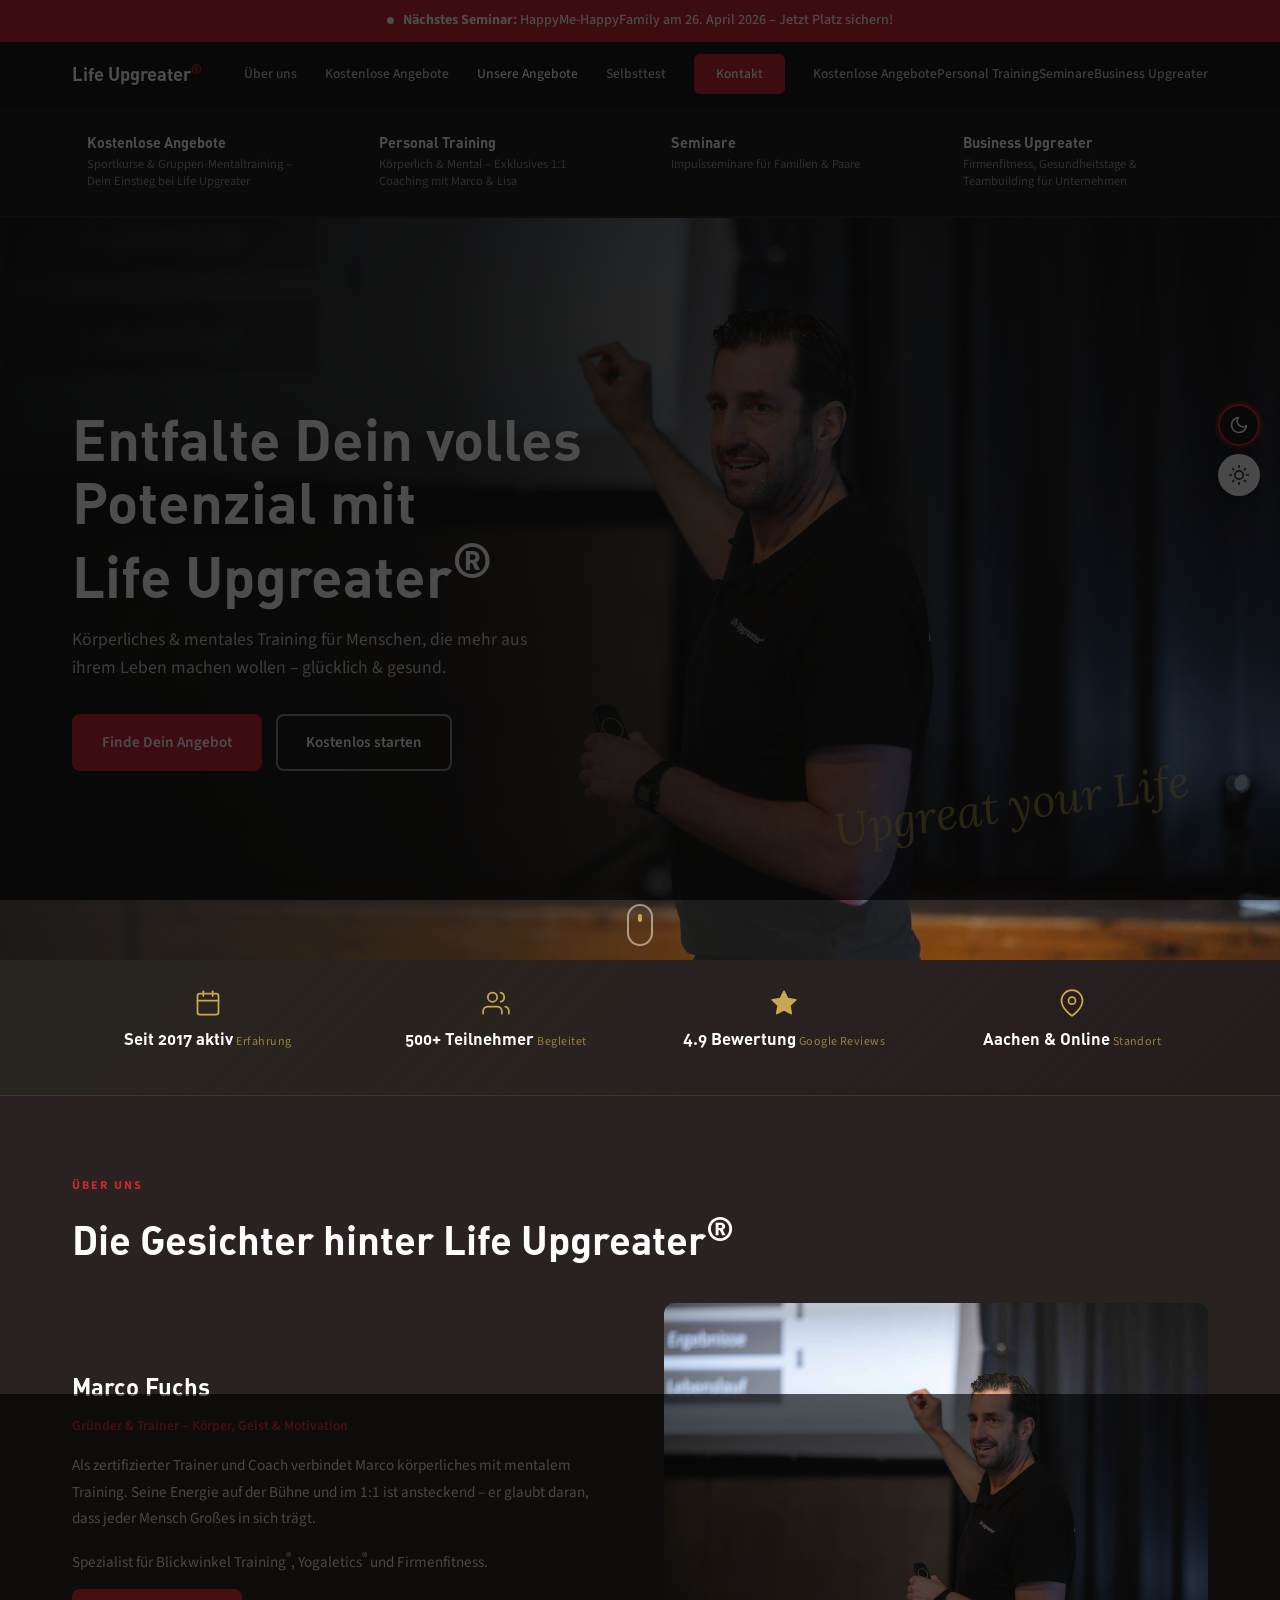
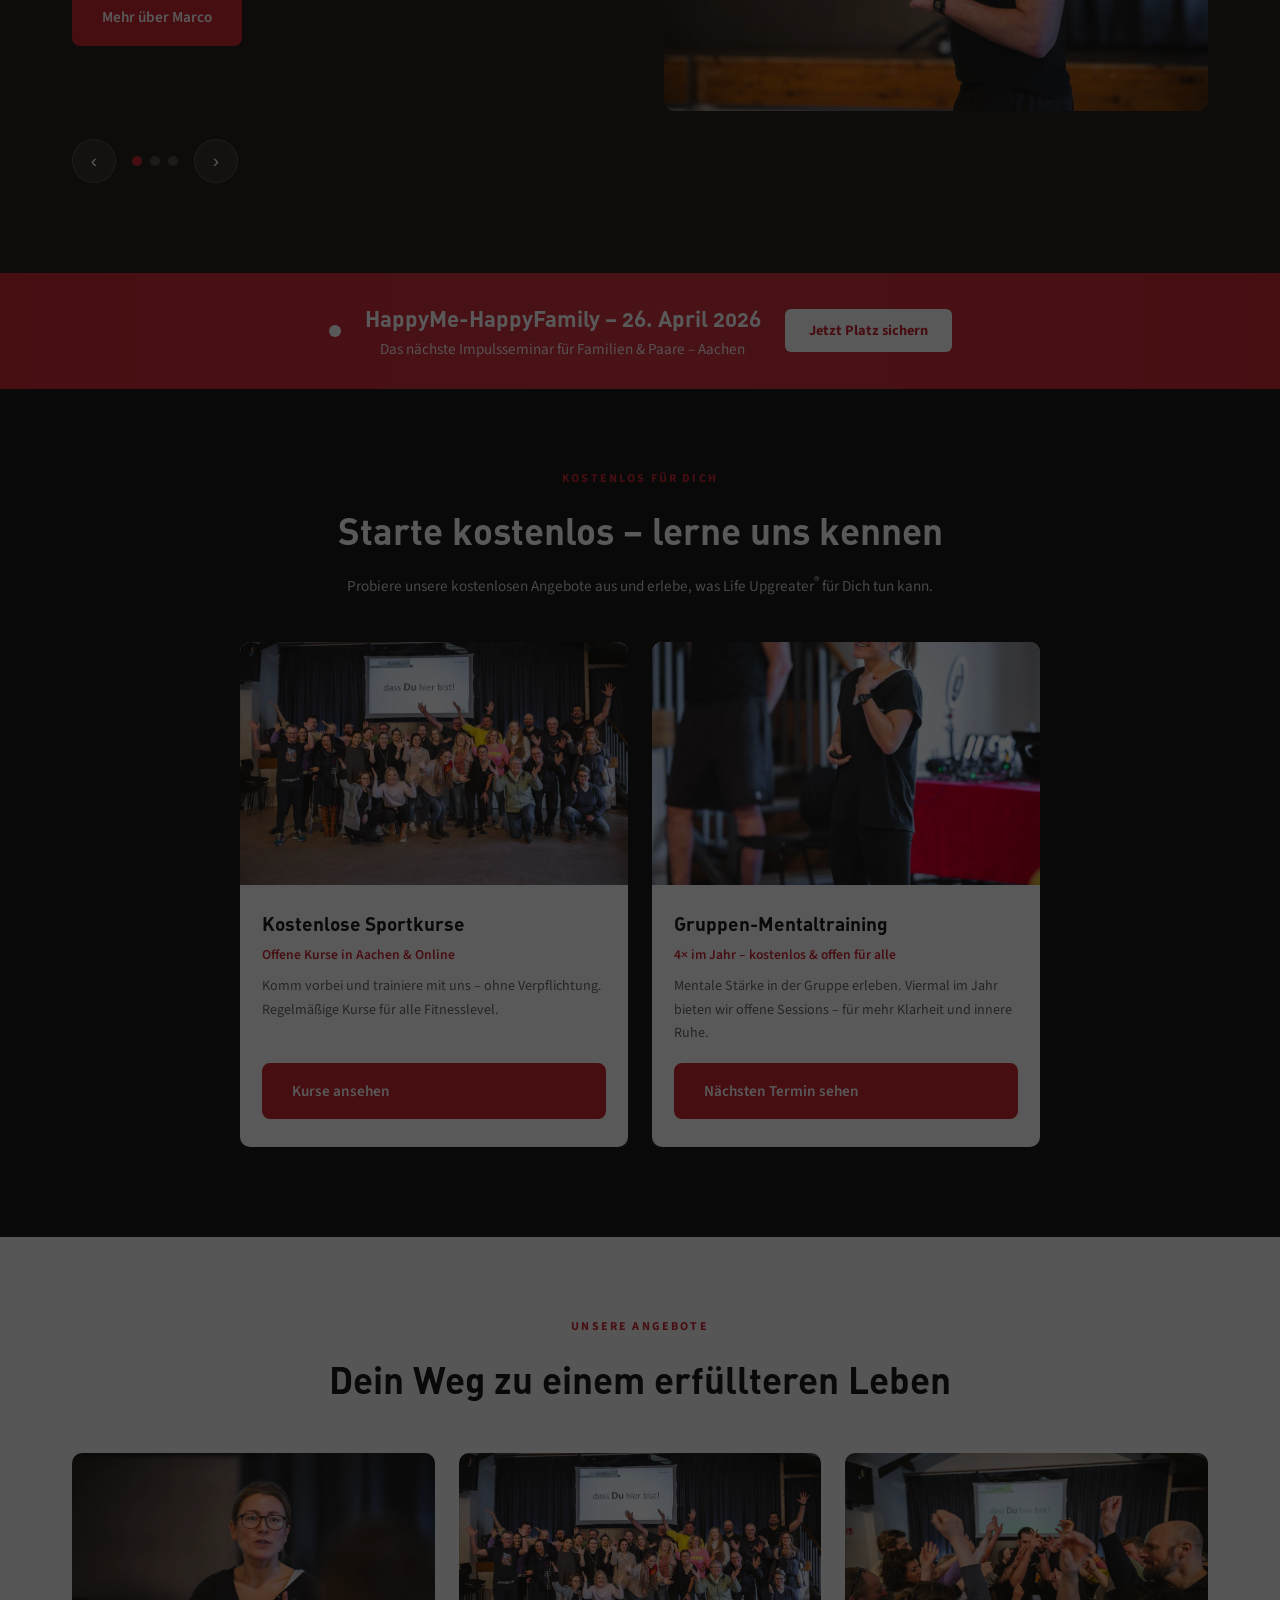
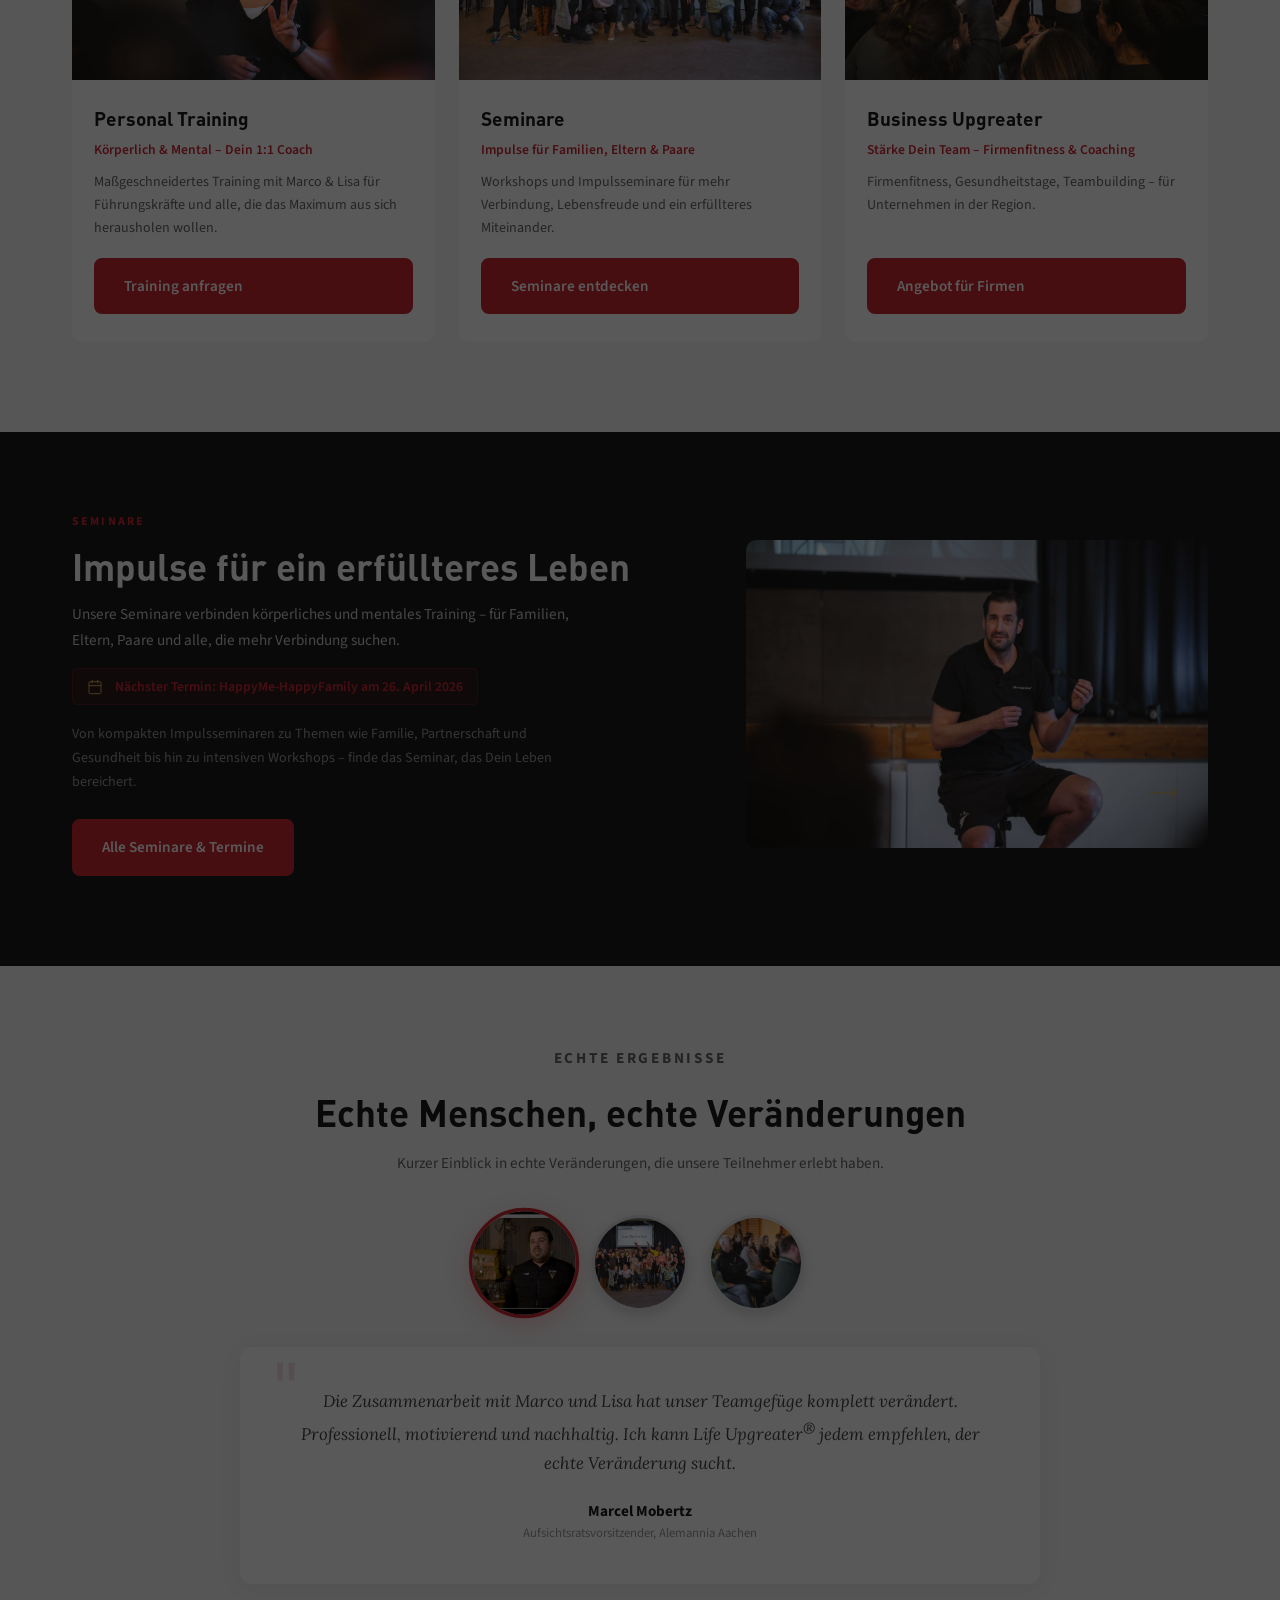
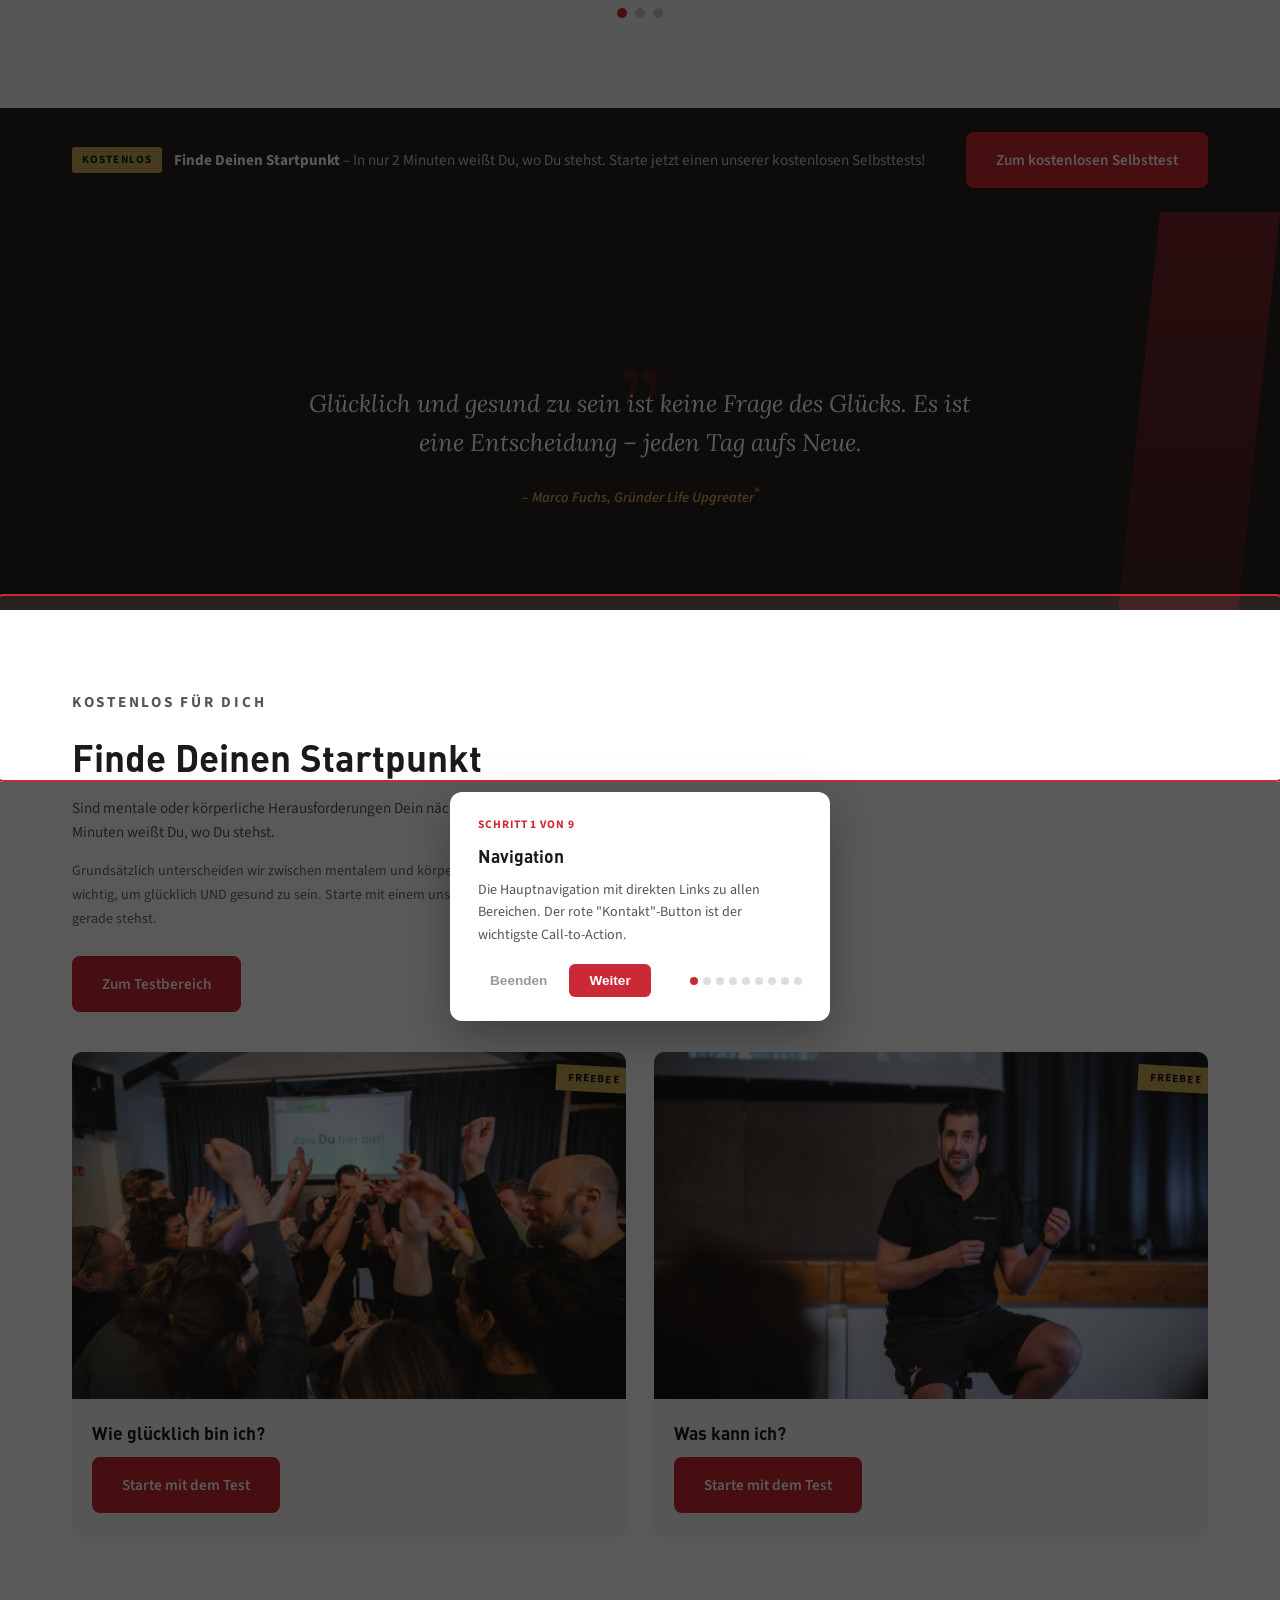
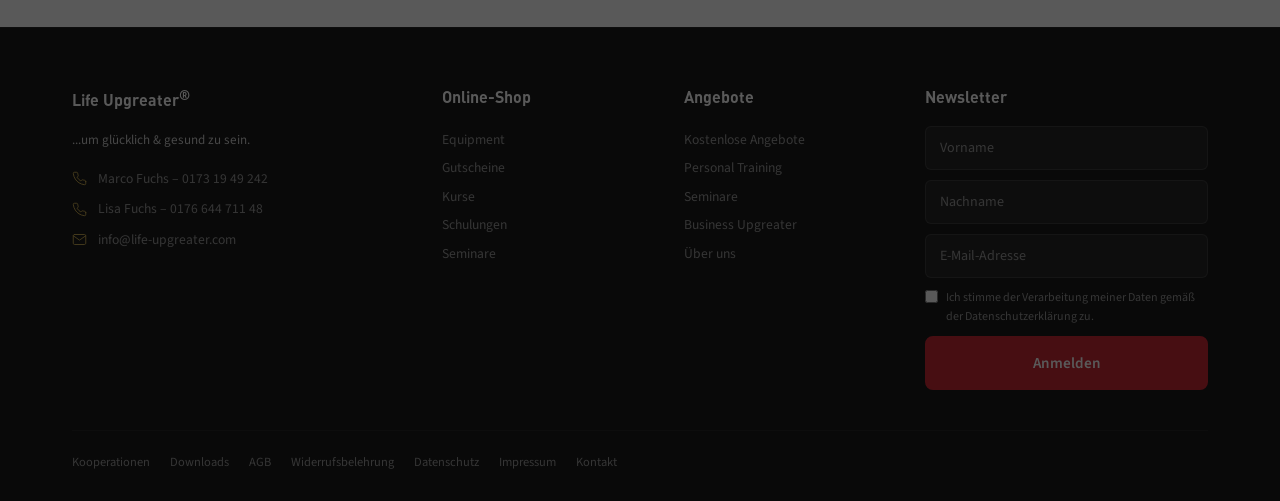
==== site/index.html @ 90bfc29c "Keep dark gradient overlay on hero images in light theme Removes the light gradient overrides so her" ====
<!DOCTYPE html>
<html lang="de">
<head>
  <meta charset="UTF-8">
  <meta name="viewport" content="width=device-width, initial-scale=1.0">
  <title>Life Upgreater® – Entfalte Dein volles Potenzial</title>
  <link rel="preconnect" href="https://fonts.googleapis.com">
  <link rel="preconnect" href="https://fonts.gstatic.com" crossorigin>
  <link href="https://fonts.googleapis.com/css2?family=Lora:ital,wght@0,400;0,600;1,400&family=Source+Sans+3:wght@300;400;500;600;700&display=swap" rel="stylesheet">
  <style>
    @font-face {
      font-family: 'DIN Alternate';
      src: url('fonts/din-alternate-bold.otf') format('opentype');
      font-weight: 700;
      font-style: normal;
      font-display: swap;
    }

    *, *::before, *::after { margin: 0; padding: 0; box-sizing: border-box; }

    :root {
      --bg-dark: #1A1A1A;
      --bg-dark-warm: #2A2220;
      --bg-trust: #2A2220;
      --red: #CC2936;
      --red-hover: #E03040;
      --white: #FFFFFF;
      --light-gray: #F5F5F5;
      --gold: #C8A951;
      --text-light: #CCCCCC;
      --text-muted: #999999;
      --font-display: 'DIN Alternate', 'Source Sans 3', sans-serif;
      --font-body: 'Source Sans 3', sans-serif;
      --font-accent: 'Lora', Georgia, serif;
      --max-w: 1200px;
    }

    html { scroll-behavior: smooth; }
    body {
      font-family: var(--font-body);
      color: var(--white);
      background: var(--bg-dark);
      line-height: 1.6;
      overflow-x: hidden;
      -webkit-font-smoothing: antialiased;
    }
    img { max-width: 100%; display: block; }
    a { text-decoration: none; color: inherit; cursor: pointer; }
    ul { list-style: none; }
    .wrap { max-width: var(--max-w); margin: 0 auto; padding: 0 32px; }

    /* ── Buttons (wie im Mockup: rot, gerundete Ecken, weißer Text) ── */
    .btn {
      display: inline-block;
      padding: 14px 28px;
      border-radius: 8px;
      font-family: var(--font-body);
      font-weight: 600;
      font-size: 0.95rem;
      cursor: pointer;
      transition: all 0.25s;
      border: 2px solid transparent;
    }
    .btn-red {
      background: var(--red);
      color: var(--white);
      border-color: var(--red);
    }
    .btn-red:hover {
      background: var(--red-hover);
      border-color: var(--red-hover);
      transform: translateY(-2px);
      box-shadow: 0 6px 20px rgba(204,41,54,0.3);
    }
    .btn-ghost {
      background: transparent;
      color: var(--white);
      border-color: rgba(255,255,255,0.5);
    }
    .btn-ghost:hover { background: rgba(255,255,255,0.08); }

    /* ── Section Label (roter Kleinbuchstaben-Label wie im Mockup) ── */
    .label {
      font-size: 0.75rem;
      font-weight: 700;
      letter-spacing: 0.18em;
      text-transform: uppercase;
      color: var(--red);
      margin-bottom: 14px;
    }

    /* ═══════════════════════════════════════
       0a – ANNOUNCEMENT BAR (roter Balken)
       Prominenter mit Puls-Animation
    ═══════════════════════════════════════ */
    .topbar {
      display: block;
      width: 100%;
      background: var(--red);
      text-align: center;
      padding: 11px 16px;
      font-size: 0.88rem;
      font-weight: 500;
      color: var(--white);
      cursor: pointer;
      transition: background 0.3s;
      line-height: 1.4;
    }
    .topbar:hover { background: var(--red-hover); }
    .topbar strong { font-weight: 700; }
    .topbar .pulse {
      display: inline-block;
      width: 7px; height: 7px;
      background: #fff;
      border-radius: 50%;
      margin-right: 6px;
      animation: pulse 1.5s ease infinite;
      vertical-align: middle;
    }
    @keyframes pulse {
      0%, 100% { opacity: 1; transform: scale(1); }
      50% { opacity: 0.4; transform: scale(1.4); }
    }

    /* ═══════════════════════════════════════
       0b – NAVIGATION (dunkel, sticky)
    ═══════════════════════════════════════ */
    .nav {
      background: var(--bg-dark);
      position: sticky; top: 0; z-index: 100;
      border-bottom: 1px solid rgba(255,255,255,0.06);
    }
    .nav-main {
      display: flex; align-items: center; justify-content: space-between;
      height: 64px;
      max-width: var(--max-w); margin: 0 auto; padding: 0 32px;
    }
    .nav-logo {
      font-family: var(--font-display);
      font-size: 1.15rem; font-weight: 700; white-space: nowrap;
    }
    .nav-logo sup { color: var(--red); font-size: 0.7em; }
    .nav-links { display: flex; align-items: center; gap: 28px; }
    .nav-links a {
      font-size: 0.85rem; font-weight: 500; color: var(--text-light);
      transition: color 0.2s;
    }
    .nav-links a:hover { color: #fff; }
    .nav-links .active { color: var(--white); }
    .nav-links .nav-cta {
      background: var(--red); color: #fff !important;
      padding: 9px 22px; border-radius: 6px;
    }
    .nav-links .nav-cta:hover { background: var(--red-hover); }

    /* Sub-Nav (4-Spalten Angebotsleiste) */
    .nav-sub {
      background: #222;
      border-bottom: 1px solid rgba(255,255,255,0.06);
    }
    .nav-sub-inner {
      max-width: var(--max-w); margin: 0 auto; padding: 14px 32px;
      display: grid; grid-template-columns: repeat(4, 1fr); gap: 32px;
    }
    .nav-sub-item {
      display: block; padding: 10px 14px; border-radius: 6px;
      text-decoration: none; color: inherit; cursor: pointer;
      transition: background 0.2s, border-color 0.2s;
      border: 1px solid transparent;
    }
    .nav-sub-item:hover {
      background: rgba(255,255,255,0.06);
      border-color: rgba(255,255,255,0.1);
    }
    .nav-sub-item h4 {
      font-family: var(--font-display);
      font-size: 0.9rem; font-weight: 700; margin-bottom: 2px;
    }
    .nav-sub-item h4::after {
      content: ' →'; opacity: 0; transition: opacity 0.2s;
    }
    .nav-sub-item:hover h4::after { opacity: 1; }
    .nav-sub-item p {
      font-size: 0.78rem; color: var(--text-muted); line-height: 1.4;
    }

    .nav-hamburger {
      display: none; flex-direction: column; gap: 5px;
      background: none; border: none; cursor: pointer; padding: 4px;
    }
    .nav-hamburger span {
      width: 24px; height: 2px; background: #fff; border-radius: 2px;
    }

    /* ═══════════════════════════════════════
       1 – HERO
       Mockup: großes Foto von Marco rechts,
       Text links auf dunklem Gradient,
       Handschrift "Upgreat your Life" rechts unten
    ═══════════════════════════════════════ */
    .hero {
      position: relative;
      height: calc(100vh - 64px - 58px - 36px);
      display: flex; align-items: center;
      background: var(--bg-dark);
      overflow: hidden;
    }
    .hero-img {
      position: absolute; inset: 0;
      background: url('img/hero-marco.jpg') center right / cover no-repeat;
    }
    .hero-img::after {
      content: '';
      position: absolute; inset: 0;
      background: linear-gradient(
        to right,
        rgba(26,26,26,0.95) 0%,
        rgba(26,26,26,0.82) 35%,
        rgba(26,26,26,0.3) 65%,
        transparent 100%
      );
    }
    .hero-body {
      position: relative; z-index: 2;
      max-width: var(--max-w); margin: 0 auto; padding: 0 32px;
      width: 100%;
    }
    .hero h1 {
      font-family: var(--font-display);
      font-size: clamp(2.2rem, 5vw, 3.6rem);
      font-weight: 700; line-height: 1.1;
      max-width: 560px;
      margin-bottom: 18px;
    }
    .hero-sub {
      font-size: 1.1rem; color: var(--text-light);
      max-width: 460px; margin-bottom: 32px;
      line-height: 1.6;
    }
    .hero-ctas { display: flex; gap: 14px; flex-wrap: wrap; }
    .hero-handwriting {
      position: absolute; right: 7%; bottom: 16%;
      font-family: var(--font-accent); font-style: italic;
      font-size: clamp(1.8rem, 3.5vw, 2.8rem);
      color: var(--gold); opacity: 0.65;
      transform: rotate(-8deg);
      pointer-events: none; z-index: 2;
    }

    /* Scroll-Hint Animation */
    .scroll-hint {
      display: flex;
      justify-content: center;
      margin-top: -56px;
      position: relative;
      z-index: 10;
      animation: scrollFade 2.5s ease-in-out infinite;
    }
    .scroll-mouse {
      width: 26px; height: 42px;
      border: 2px solid rgba(255,255,255,0.5);
      border-radius: 14px;
      display: flex;
      justify-content: center;
      padding-top: 8px;
    }
    .scroll-wheel {
      width: 4px; height: 8px;
      background: var(--gold);
      border-radius: 2px;
      animation: scrollWheel 2s ease-in-out infinite;
    }
    @keyframes scrollWheel {
      0%, 100% { opacity: 1; transform: translateY(0); }
      50% { opacity: 0.3; transform: translateY(10px); }
    }
    @keyframes scrollFade {
      0%, 100% { opacity: 0.7; }
      50% { opacity: 1; }
    }

    /* ═══════════════════════════════════════
       2 – TRUST BAR (NEU lt. Konzept)
    ═══════════════════════════════════════ */
    .trust {
      background: linear-gradient(135deg, rgba(200,169,81,0.08) 0%, var(--bg-trust) 50%, rgba(204,41,54,0.06) 100%);
      padding: 28px 0;
      border-top: 1px solid rgba(200,169,81,0.15);
      border-bottom: 1px solid rgba(200,169,81,0.15);
    }
    .trust .wrap {
      display: grid; grid-template-columns: repeat(4,1fr);
      gap: 16px; text-align: center;
    }
    .trust-item {
      padding: 14px 8px;
      border-radius: 8px;
      transition: background 0.3s;
    }
    .trust-item:hover {
      background: rgba(200,169,81,0.06);
    }
    .trust-item svg { width: 28px; height: 28px; stroke: var(--gold); fill: none; stroke-width: 1.5; stroke-linecap: round; stroke-linejoin: round; display: block; margin: 0 auto 8px; }
    .trust-val { font-family: var(--font-display); font-weight: 700; font-size: 1.05rem; }
    .trust-lbl { font-size: 0.75rem; color: var(--gold); opacity: 0.7; letter-spacing: 0.04em; }

    /* ═══════════════════════════════════════
       3 – ÜBER UNS (Personen-Karussell)
    ═══════════════════════════════════════ */
    .about {
      background: var(--bg-dark-warm);
      padding: 80px 0 90px;
    }
    .about-head {
      margin-bottom: 40px;
    }
    .about-head h2 {
      font-family: var(--font-display);
      font-size: clamp(1.7rem, 3.5vw, 2.5rem);
      font-weight: 700; line-height: 1.15;
    }
    /* Karussell */
    .about-carousel {
      position: relative;
      overflow: hidden;
    }
    .about-slides {
      display: flex;
      transition: transform 0.5s cubic-bezier(0.4, 0, 0.2, 1);
    }
    .about-slide {
      min-width: 100%;
      display: grid;
      grid-template-columns: 1fr 1fr;
      gap: 48px;
      align-items: center;
    }
    .about-slide-text h3 {
      font-family: var(--font-display);
      font-size: 1.5rem; font-weight: 700;
      margin-bottom: 8px;
    }
    .about-slide-text .role {
      font-size: 0.85rem; color: var(--red);
      font-weight: 600; margin-bottom: 14px;
    }
    .about-slide-text p {
      font-size: 0.95rem; color: var(--text-light);
      line-height: 1.75; margin-bottom: 14px;
    }
    .about-slide-photo {
      border-radius: 10px; overflow: hidden;
      aspect-ratio: 4/3;
    }
    .about-slide-photo img {
      width: 100%; height: 100%; object-fit: cover;
    }
    /* Karussell Controls */
    .about-controls {
      display: flex; align-items: center; gap: 16px;
      margin-top: 28px;
    }
    .about-arrow {
      width: 44px; height: 44px;
      border-radius: 50%;
      background: rgba(255,255,255,0.08);
      border: 1px solid rgba(255,255,255,0.15);
      color: #fff; font-size: 1.2rem;
      cursor: pointer;
      display: flex; align-items: center; justify-content: center;
      transition: background 0.3s;
    }
    .about-arrow:hover { background: var(--red); border-color: var(--red); }
    .about-dots {
      display: flex; gap: 8px;
    }
    .about-dot {
      width: 10px; height: 10px; border-radius: 50%;
      background: rgba(255,255,255,0.2);
      border: none; cursor: pointer;
      transition: background 0.3s;
    }
    .about-dot.active { background: var(--red); }

    /* ═══════════════════════════════════════
       TERMIN-BANNER (prominent, zwischen Sektionen)
    ═══════════════════════════════════════ */
    .date-banner {
      background: var(--red);
      padding: 28px 0;
      text-align: center;
      position: relative;
      overflow: hidden;
    }
    .date-banner::before {
      content: '';
      position: absolute; inset: 0;
      background: linear-gradient(90deg, transparent 0%, rgba(255,255,255,0.06) 50%, transparent 100%);
    }
    .date-banner-inner {
      position: relative; z-index: 1;
      display: flex; align-items: center; justify-content: center;
      gap: 24px; flex-wrap: wrap;
    }
    .date-banner .pulse-lg {
      width: 12px; height: 12px;
      background: #fff; border-radius: 50%;
      animation: pulse 1.5s ease infinite;
      flex-shrink: 0;
    }
    .date-banner h3 {
      font-family: var(--font-display);
      font-size: clamp(1rem, 2.5vw, 1.4rem);
      font-weight: 700;
    }
    .date-banner p {
      font-size: 0.95rem; opacity: 0.9;
    }
    .date-banner .btn-white {
      background: #fff; color: var(--red);
      padding: 10px 24px; border-radius: 6px;
      font-weight: 700; font-size: 0.9rem;
      transition: transform 0.2s, box-shadow 0.2s;
      border: none; cursor: pointer;
    }
    .date-banner .btn-white:hover {
      transform: translateY(-2px);
      box-shadow: 0 4px 16px rgba(0,0,0,0.2);
    }

    /* ═══════════════════════════════════════
       SELFTEST TEASER (kompakter Hinweis-Banner)
    ═══════════════════════════════════════ */
    .test-teaser {
      background: var(--bg-trust);
      padding: 24px 0;
    }
    .test-teaser-inner {
      display: flex; align-items: center; justify-content: space-between;
      gap: 20px; flex-wrap: wrap;
    }
    .test-teaser-text {
      display: flex; align-items: center; gap: 12px;
    }
    .test-teaser-text .badge {
      background: var(--gold); color: var(--bg-dark);
      font-weight: 700; font-size: 0.7rem;
      letter-spacing: 0.1em; padding: 4px 10px;
      border-radius: 3px; white-space: nowrap;
    }
    .test-teaser-text p {
      font-size: 0.95rem; color: var(--text-light);
    }
    .test-teaser-text p strong { color: #fff; }

    /* ═══════════════════════════════════════
       4 – ANGEBOTE (3 Karten)
       Mockup: heller Hintergrund, zentrierter
       roter Label + Headline, 3 Karten mit
       Bild oben, Titel, Subtext, CTA
    ═══════════════════════════════════════ */
    .offers {
      background: var(--light-gray);
      padding: 80px 0 90px;
      color: var(--bg-dark);
    }
    .offers-head {
      text-align: center;
      margin-bottom: 44px;
    }
    .offers-head h2 {
      font-family: var(--font-display);
      font-size: clamp(1.6rem, 3.5vw, 2.3rem);
      font-weight: 700; color: var(--bg-dark);
    }
    .offers-grid {
      display: grid;
      grid-template-columns: repeat(3, 1fr);
      gap: 24px;
    }
    .card {
      background: #fff; border-radius: 10px;
      overflow: hidden;
      display: flex; flex-direction: column;
      transition: transform 0.3s, box-shadow 0.3s;
    }
    .card:hover {
      transform: translateY(-6px);
      box-shadow: 0 16px 40px rgba(0,0,0,0.1);
    }
    .card-img {
      aspect-ratio: 16/10; overflow: hidden;
    }
    .card-img img {
      width: 100%; height: 100%; object-fit: cover;
      transition: transform 0.5s;
    }
    .card:hover .card-img img { transform: scale(1.04); }
    .card-body {
      padding: 24px 22px 28px;
      flex: 1; display: flex; flex-direction: column;
    }
    .card-body h3 {
      font-family: var(--font-display);
      font-size: 1.2rem; font-weight: 700;
      color: var(--bg-dark); margin-bottom: 4px;
    }
    .card-body .card-sub {
      font-size: 0.85rem; color: var(--red);
      font-weight: 600; margin-bottom: 10px;
    }
    .card-body .card-text {
      font-size: 0.88rem; color: #666;
      line-height: 1.65; margin-bottom: 18px; flex: 1;
    }

    /* ═══════════════════════════════════════
       5 – SEMINARE HIGHLIGHT
       Mockup: dunkler Hintergrund, großes Bild
       links als Hintergrund-Fläche, Text links,
       rechts Bild von Marco mit Illustrations-Pfeil
    ═══════════════════════════════════════ */
    .seminars {
      background: var(--bg-dark);
      padding: 80px 0 90px;
      position: relative; overflow: hidden;
    }
    .seminars-grid {
      display: grid;
      grid-template-columns: 1.15fr 0.85fr;
      gap: 48px;
      align-items: center;
    }
    .seminars h2 {
      font-family: var(--font-display);
      font-size: clamp(1.6rem, 3.5vw, 2.3rem);
      font-weight: 700; line-height: 1.15;
      margin-bottom: 14px;
    }
    .seminars-sub {
      font-size: 0.95rem; color: var(--text-light);
      margin-bottom: 14px; line-height: 1.7;
      max-width: 520px;
    }
    .seminars-body {
      font-size: 0.88rem; color: var(--text-muted);
      line-height: 1.7; margin-bottom: 24px;
      max-width: 520px;
    }
    .seminars-date {
      display: inline-flex; align-items: center; gap: 8px;
      background: rgba(204,41,54,0.12);
      border: 1px solid rgba(204,41,54,0.25);
      padding: 7px 14px; border-radius: 5px;
      font-size: 0.85rem; font-weight: 600; color: var(--red);
      margin-bottom: 18px;
    }
    .seminars-photo {
      position: relative;
      border-radius: 10px; overflow: hidden;
    }
    .seminars-photo img {
      width: 100%; display: block;
    }
    /* SVG Pfeil-Illustration wie im Mockup */
    .seminars-photo::after {
      content: '→';
      position: absolute; bottom: 20px; right: 20px;
      font-size: 3rem; color: var(--gold); opacity: 0.6;
      font-family: var(--font-accent);
    }

    /* ═══════════════════════════════════════
       6 – TESTIMONIALS
       Mockup: heller Hintergrund, zentrierter
       roter Label + Headline, runde Avatare
       in einer Reihe, darunter Zitat-Karte
    ═══════════════════════════════════════ */
    .testimonials {
      background: var(--light-gray);
      padding: 80px 0 90px;
      color: var(--bg-dark);
    }
    .testimonials-head {
      text-align: center;
      margin-bottom: 40px;
    }
    .testimonials-head h2 {
      font-family: var(--font-display);
      font-size: clamp(1.6rem, 3.5vw, 2.3rem);
      font-weight: 700; color: var(--bg-dark);
      margin-bottom: 8px;
    }
    .testimonials-head p {
      font-size: 0.95rem; color: #666;
    }
    /* Runde Avatare in einer Reihe (wie im Mockup) */
    .testi-avatars {
      display: flex; justify-content: center; gap: 20px;
      margin-bottom: 36px;
    }
    .testi-avatar {
      width: 96px; height: 96px; border-radius: 50%;
      overflow: hidden; border: 3px solid transparent;
      cursor: pointer; transition: border-color 0.3s, transform 0.3s;
      background: #ddd;
      box-shadow: 0 4px 12px rgba(0,0,0,0.15);
    }
    .testi-avatar.active { border-color: var(--red); transform: scale(1.15); box-shadow: 0 6px 20px rgba(204,41,54,0.25); }
    .testi-avatar img { width: 100%; height: 100%; object-fit: cover; }
    /* Zitat-Karten Container */
    .testi-cards {
      position: relative;
      max-width: 800px; margin: 0 auto;
      min-height: 200px;
    }
    .testi-card {
      background: #fff; border-radius: 12px;
      padding: 40px 48px;
      text-align: center;
      position: absolute; top: 0; left: 0; right: 0;
      box-shadow: 0 4px 24px rgba(0,0,0,0.06);
      opacity: 0;
      transform: translateY(12px);
      transition: opacity 0.4s ease, transform 0.4s ease;
      pointer-events: none;
    }
    .testi-card.active {
      opacity: 1;
      transform: translateY(0);
      pointer-events: auto;
      position: relative;
    }
    .testi-card .quote-mark {
      font-family: var(--font-accent);
      font-size: 5rem; line-height: 0.6;
      color: var(--red); opacity: 0.15;
      position: absolute; top: 20px; left: 32px;
    }
    .testi-card blockquote {
      font-family: var(--font-accent);
      font-style: italic;
      font-size: 1.05rem; line-height: 1.75;
      color: #444; margin-bottom: 20px;
      position: relative; z-index: 1;
    }
    .testi-card .testi-name {
      font-family: var(--font-body);
      font-weight: 700; font-size: 0.95rem;
      color: var(--bg-dark);
    }
    .testi-card .testi-role {
      font-size: 0.8rem; color: var(--text-muted);
    }
    /* Navigation Dots */
    .testi-dots {
      display: flex; justify-content: center; gap: 8px;
      margin-top: 24px;
    }
    .testi-dot {
      width: 10px; height: 10px; border-radius: 50%;
      background: #ccc; border: none; cursor: pointer;
      transition: background 0.3s;
    }
    .testi-dot.active { background: var(--red); }

    /* ═══════════════════════════════════════
       7 – ZITAT
       Mockup: dunkler Hintergrund, große
       Anführungszeichen, Zitat zentriert,
       rote/goldene Akzentlinie rechts
    ═══════════════════════════════════════ */
    .quote-section {
      background: var(--bg-dark-warm);
      padding: 100px 0;
      position: relative;
      overflow: hidden;
    }
    /* Rote diagonale Akzentlinie rechts (wie im Mockup) */
    .quote-section::after {
      content: '';
      position: absolute;
      right: 0; top: 0; bottom: 0; width: 120px;
      background: linear-gradient(180deg, var(--red) 0%, rgba(204,41,54,0.3) 100%);
      transform: skewX(-6deg);
      transform-origin: top right;
      opacity: 0.5;
    }
    .quote-inner {
      max-width: 700px; margin: 0 auto;
      text-align: center; position: relative; z-index: 1;
    }
    .quote-marks {
      font-family: var(--font-accent);
      font-size: 7rem; line-height: 0.5;
      color: var(--red); opacity: 0.25;
      display: block; margin-bottom: 16px;
    }
    .quote-text {
      font-family: var(--font-accent);
      font-style: italic;
      font-size: clamp(1.1rem, 2.2vw, 1.5rem);
      line-height: 1.65; color: var(--white);
      margin-bottom: 20px;
    }
    .quote-author {
      font-size: 0.9rem; color: var(--gold);
      font-weight: 600;
    }

    /* ═══════════════════════════════════════
       8 – SELBSTTEST
       Mockup: heller Hintergrund, roter Label,
       Headline, Subline, Intro-Text,
       roter "Zum Testbereich" Button,
       dann 2 Test-Karten mit FREEBEE Badge
    ═══════════════════════════════════════ */
    .selftest {
      background: var(--white);
      padding: 80px 0 90px;
      color: var(--bg-dark);
    }
    .selftest-head { margin-bottom: 16px; }
    .selftest-head h2 {
      font-family: var(--font-display);
      font-size: clamp(1.6rem, 3.5vw, 2.3rem);
      font-weight: 700; color: var(--bg-dark);
      margin-bottom: 8px;
    }
    .selftest-head p {
      font-size: 0.95rem; color: #555; max-width: 560px;
    }
    .selftest-intro {
      font-size: 0.88rem; color: #666;
      line-height: 1.7; max-width: 700px;
      margin-bottom: 24px;
    }
    .selftest-cta-row { margin-bottom: 40px; }
    .selftest-grid {
      display: grid;
      grid-template-columns: repeat(2, 1fr);
      gap: 28px;
    }
    .test-card {
      background: var(--light-gray);
      border-radius: 10px; overflow: hidden;
      position: relative;
      transition: transform 0.3s, box-shadow 0.3s;
    }
    .test-card:hover {
      transform: translateY(-5px);
      box-shadow: 0 12px 36px rgba(0,0,0,0.08);
    }
    .test-card-img {
      aspect-ratio: 16/10; overflow: hidden;
    }
    .test-card-img img {
      width: 100%; height: 100%; object-fit: cover;
    }
    .test-card-body {
      padding: 20px 20px 24px;
    }
    .test-card-body h3 {
      font-family: var(--font-display);
      font-size: 1.1rem; font-weight: 700;
      color: var(--bg-dark); margin-bottom: 10px;
    }
    .freebee {
      position: absolute; top: 14px; right: -6px;
      background: var(--gold); color: var(--bg-dark);
      font-weight: 700; font-size: 0.7rem;
      letter-spacing: 0.1em;
      padding: 4px 12px;
      transform: rotate(3deg);
      box-shadow: 0 2px 8px rgba(0,0,0,0.2);
    }

    /* ═══════════════════════════════════════
       9 – FOOTER
       Mockup: dunkler Hintergrund, 3 Spalten:
       Kontakt | Online-Shop/Angebote | Newsletter
       Unten: Legalzeile
    ═══════════════════════════════════════ */
    .footer {
      background: var(--bg-dark);
      border-top: 1px solid rgba(255,255,255,0.06);
      padding: 56px 0 28px;
    }
    .footer-grid {
      display: grid;
      grid-template-columns: 1.3fr 0.8fr 0.8fr 1.1fr;
      gap: 36px;
      margin-bottom: 40px;
    }
    .footer h4 {
      font-family: var(--font-display);
      font-size: 1rem; font-weight: 700;
      margin-bottom: 16px;
    }
    .footer p, .footer a {
      font-size: 0.85rem; color: var(--text-muted);
      line-height: 1.8;
    }
    .footer a:hover { color: #fff; }
    .footer-links a { display: block; padding: 2px 0; }
    .footer-contact-line {
      display: flex; align-items: center; gap: 8px;
      margin-bottom: 6px; font-size: 0.85rem;
    }
    .footer-contact-line .ico { width: 18px; text-align: center; display: inline-flex; align-items: center; }
    .footer-contact-line .ico svg { width: 15px; height: 15px; stroke: var(--gold); fill: none; stroke-width: 1.5; stroke-linecap: round; stroke-linejoin: round; }
    .footer-newsletter {
      display: flex; flex-direction: column; gap: 10px;
    }
    .footer-newsletter input {
      background: rgba(255,255,255,0.06);
      border: 1px solid rgba(255,255,255,0.1);
      border-radius: 6px;
      padding: 11px 14px; color: #fff;
      font-family: var(--font-body); font-size: 0.88rem;
    }
    .footer-newsletter input::placeholder { color: var(--text-muted); }
    .footer-newsletter input:focus { outline: none; border-color: var(--red); }
    .footer-newsletter .check-row {
      display: flex; align-items: flex-start; gap: 8px;
      font-size: 0.75rem; color: var(--text-muted);
    }
    .footer-newsletter .check-row input { margin-top: 2px; accent-color: var(--red); }
    .footer-bottom {
      border-top: 1px solid rgba(255,255,255,0.06);
      padding-top: 20px;
      display: flex; justify-content: space-between;
      align-items: center; flex-wrap: wrap; gap: 12px;
    }
    .footer-legal { display: flex; gap: 20px; flex-wrap: wrap; }
    .footer-legal a { font-size: 0.78rem; color: var(--text-muted); }
    .footer-legal a:hover { color: #fff; }

    /* ── Scroll animation ── */
    .fade-up {
      opacity: 0; transform: translateY(28px);
      transition: opacity 0.6s ease, transform 0.6s ease;
    }
    .fade-up.vis { opacity: 1; transform: translateY(0); }
    .d1 { transition-delay: 0.1s; }
    .d2 { transition-delay: 0.2s; }
    .d3 { transition-delay: 0.3s; }

    /* ── Responsive ── */
    @media (max-width: 960px) {
      .nav-links, .nav-sub { display: none; }
      .nav-hamburger { display: flex; }
      .nav-links.open {
        display: flex; flex-direction: column;
        position: absolute; top: 64px; left: 0; right: 0;
        background: var(--bg-dark); padding: 20px 32px; gap: 16px;
        border-bottom: 1px solid rgba(255,255,255,0.06);
        z-index: 200;
      }
      .mobile-sub-links {
        display: flex; flex-direction: column; gap: 0;
        border-top: 1px solid rgba(255,255,255,0.08);
        padding-top: 12px; margin-top: 4px; width: 100%;
      }
      .mobile-sub-links a {
        font-size: 0.82rem; color: var(--text-muted) !important;
        padding: 8px 0;
      }
      .mobile-sub-links a:hover { color: #fff !important; }
      .hero-handwriting { display: none; }
      .about-slide { grid-template-columns: 1fr; }
      .about-slide-photo { order: -1; }
      .seminars-grid { grid-template-columns: 1fr; }
      .offers-grid { grid-template-columns: 1fr !important; max-width: 420px !important; margin: 0 auto !important; }
      .selftest-grid { grid-template-columns: 1fr; max-width: 420px; margin: 0 auto; }
      .footer-grid { grid-template-columns: 1fr 1fr; }
      .trust .wrap { grid-template-columns: repeat(2,1fr); }
      .date-banner-inner { flex-direction: column; gap: 14px; }
      .test-teaser-inner { flex-direction: column; text-align: center; gap: 14px; }
      .testi-card { padding: 28px 20px; }
    }
    @media (max-width: 600px) {
      .wrap { padding: 0 20px; }
      .hero { min-height: 70vh; }
      .hero-img { background-position: 70% center; }
      .hero h1 { font-size: 1.9rem; }
      .hero-sub { font-size: 0.95rem; }
      .hero-ctas { flex-direction: column; }
      .hero-ctas .btn { text-align: center; width: 100%; }
      .trust .wrap { grid-template-columns: 1fr 1fr; gap: 12px; }
      .about-head h2 { font-size: 1.5rem; }
      .about-slide-text h3 { font-size: 1.25rem; }
      .about-controls { justify-content: center; }
      .offers-head h2, .testimonials-head h2, .selftest-head h2 { font-size: 1.4rem; }
      .seminars h2 { font-size: 1.4rem; }
      .seminars-date { font-size: 0.8rem; }
      .footer-grid { grid-template-columns: 1fr; }
      .footer-bottom { flex-direction: column; text-align: center; }
      .footer-legal { justify-content: center; }
      .topbar { font-size: 0.82rem; padding: 10px 12px; }
      .date-banner h3 { font-size: 1rem; }
      .testi-avatars { gap: 14px; }
      .testi-avatar { width: 72px; height: 72px; }
      .quote-text { font-size: 1.05rem; }
    }

    /* ═══════════════════════════════════════
       LIGHT THEME
    ═══════════════════════════════════════ */
    body.light {
      --bg-dark: #FAFAFA;
      --bg-dark-warm: #F0EDEA;
      --bg-trust: #F0EDEA;
      --white: #1A1A1A;
      --text-light: #444444;
      --text-muted: #777777;
      --gold: #A38932;
    }
    body.light { background: #FAFAFA; color: #1A1A1A; }
    body.light .nav { background: #fff; border-bottom-color: rgba(0,0,0,0.08); }
    body.light .nav-sub { background: #F5F5F5; border-bottom-color: rgba(0,0,0,0.06); }
    body.light .nav-sub-item:hover { background: rgba(0,0,0,0.04); border-color: rgba(0,0,0,0.08); }
    body.light .nav-links a { color: #555; }
    body.light .nav-links a:hover { color: #1A1A1A; }
    body.light .nav-links .active { color: #1A1A1A; }
    body.light .nav-hamburger span { background: #1A1A1A; }
    body.light .hero { background: #FAFAFA; }
    body.light .scroll-mouse { border-color: rgba(0,0,0,0.3); }
    body.light .trust { border-color: rgba(0,0,0,0.08); background: linear-gradient(135deg, rgba(200,169,81,0.06) 0%, #F0EDEA 50%, rgba(204,41,54,0.04) 100%); }
    body.light .about-slide { background: rgba(0,0,0,0.02); border-color: rgba(0,0,0,0.06); }
    body.light .about-arrow { border-color: rgba(0,0,0,0.2); color: #333; }
    body.light .about-arrow:hover { background: var(--red); border-color: var(--red); color: #fff; }
    body.light .about-dot { background: rgba(0,0,0,0.15); }
    body.light .about-dot.active { background: var(--red); }
    body.light .card { background: #fff; box-shadow: 0 4px 20px rgba(0,0,0,0.08); }
    body.light .card-body h3 { color: #1A1A1A; }
    body.light .card-body .card-text { color: #555; }
    body.light .offers { background: #FAFAFA !important; color: #1A1A1A !important; }
    body.light .offers-head h2, body.light .offers-head .label { color: #1A1A1A; }
    body.light .seminars { background: #F0EDEA; }
    body.light .testimonials { background: #FAFAFA; }
    body.light .testi-card { background: #fff; border-color: rgba(0,0,0,0.08); }
    body.light .test-teaser { background: #F0EDEA; }
    body.light .quote-section { background: #FAFAFA; }
    body.light .selftest { background: #F0EDEA; }
    body.light .test-card { background: #fff; border-color: rgba(0,0,0,0.06); }
    body.light .testi-card blockquote { color: #333; }
    body.light .testi-card .testi-name { color: #1A1A1A; }
    body.light .testi-card .testi-role { color: #777; }
    body.light .testi-avatar { background: #eee; border-color: rgba(0,0,0,0.08); }
    body.light .testi-dot { background: rgba(0,0,0,0.15); }
    body.light .testi-dot.active { background: var(--red); }
    body.light .test-teaser { background: #F0EDEA; color: #1A1A1A; }
    body.light .test-teaser .test-teaser-text { color: #333; }
    body.light .test-teaser .freebee-inline { background: rgba(204,41,54,0.1); color: var(--red); }
    body.light .quote-section { background: #FAFAFA; }
    body.light .quote-text { color: #1A1A1A; }
    body.light .quote-author { color: #777; }
    body.light .quote-marks { color: var(--red); opacity: 0.15; }
    body.light .selftest { background: #F0EDEA; color: #1A1A1A; }
    body.light .selftest-head h2 { color: #1A1A1A; }
    body.light .selftest-head p { color: #555; }
    body.light .selftest-intro { color: #555; }
    body.light .test-card-body h3 { color: #1A1A1A; }
    body.light .freebee { background: rgba(204,41,54,0.1); color: var(--red); }
    body.light .date-banner { background: #F0EDEA; color: #1A1A1A; }
    body.light .date-banner h3 { color: #1A1A1A; }
    body.light .date-banner p { color: #555; }
    body.light .seminars h2 { color: #1A1A1A; }
    body.light .seminars-sub { color: #555; }
    body.light .seminars-body { color: #555; }
    body.light .seminars-date { color: #1A1A1A; }
    body.light .about-slide-text p { color: #555; }
    body.light .about-slide-text .role { color: var(--red); }
    body.light .offers-head p { color: #555; }
    body.light .card-body .card-sub { color: var(--red); }
    body.light .btn-red { color: #fff !important; }
    body.light .nav-links .nav-cta { color: #fff !important; }
    body.light .footer { background: #1A1A1A; color: #fff; }
    body.light .footer h4, body.light .footer p, body.light .footer a { color: #ccc; }
    body.light .footer a:hover { color: #fff; }
    body.light .footer-bottom { border-color: rgba(255,255,255,0.1); }
    body.light .date-banner { background: #F0EDEA; }
    body.light .hero-handwriting { color: var(--red); opacity: 0.2; }
    body.light .topbar { background: var(--red); }

    /* ═══════════════════════════════════════
       THEME SWITCHER
    ═══════════════════════════════════════ */
    .theme-switcher {
      position: fixed;
      right: 20px;
      top: 50%;
      transform: translateY(-50%);
      z-index: 999;
      display: flex;
      flex-direction: column;
      gap: 8px;
    }
    .theme-btn {
      width: 42px; height: 42px;
      border-radius: 50%;
      border: 2px solid rgba(255,255,255,0.3);
      cursor: pointer;
      transition: all 0.3s;
      display: flex; align-items: center; justify-content: center;
      box-shadow: 0 4px 16px rgba(0,0,0,0.3);
      position: relative;
    }
    .theme-btn:hover {
      transform: scale(1.12);
      box-shadow: 0 6px 24px rgba(0,0,0,0.4);
    }
    .theme-btn.active {
      border-color: var(--red);
      box-shadow: 0 0 0 3px rgba(204,41,54,0.3), 0 4px 16px rgba(0,0,0,0.3);
    }
    .theme-btn svg { width: 20px; height: 20px; }
    .theme-btn-dark { background: #1A1A1A; }
    .theme-btn-dark svg { stroke: #fff; fill: none; stroke-width: 2; }
    .theme-btn-light { background: #F5F5F5; }
    .theme-btn-light svg { stroke: #333; fill: none; stroke-width: 2; }
    body.light .theme-btn { border-color: rgba(0,0,0,0.15); }
    .theme-label {
      position: absolute;
      right: 52px;
      white-space: nowrap;
      background: rgba(0,0,0,0.85);
      color: #fff;
      font-size: 0.75rem;
      font-weight: 600;
      padding: 5px 10px;
      border-radius: 4px;
      opacity: 0;
      pointer-events: none;
      transition: opacity 0.2s;
    }
    .theme-btn:hover .theme-label { opacity: 1; }
    body.light .theme-label { background: rgba(0,0,0,0.75); }

    /* ═══════════════════════════════════════
       INTERACTIVE TOUR
    ═══════════════════════════════════════ */
    .tour-overlay {
      position: fixed; inset: 0;
      background: rgba(0,0,0,0.7);
      z-index: 9998;
      opacity: 0;
      transition: opacity 0.3s;
      pointer-events: none;
    }
    .tour-overlay.active { opacity: 1; pointer-events: all; }
    .tour-highlight {
      position: absolute;
      border: 2px solid var(--red);
      border-radius: 10px;
      box-shadow: 0 0 0 4000px rgba(0,0,0,0.65);
      z-index: 9999;
      pointer-events: none;
      transition: all 0.5s ease;
    }
    .tour-tooltip {
      position: absolute;
      z-index: 10000;
      background: #fff;
      color: #1A1A1A;
      border-radius: 12px;
      padding: 24px 28px;
      max-width: 380px;
      box-shadow: 0 16px 48px rgba(0,0,0,0.3);
      animation: tourPop 0.3s ease;
    }
    @keyframes tourPop {
      from { opacity: 0; transform: translateY(8px); }
      to { opacity: 1; transform: translateY(0); }
    }
    .tour-tooltip h3 {
      font-family: var(--font-display);
      font-size: 1.1rem; font-weight: 700;
      margin-bottom: 8px; color: #1A1A1A;
    }
    .tour-tooltip p {
      font-size: 0.88rem; color: #555;
      line-height: 1.6; margin-bottom: 18px;
    }
    .tour-step-indicator {
      font-size: 0.72rem; color: var(--red);
      font-weight: 700; letter-spacing: 0.08em;
      text-transform: uppercase;
      margin-bottom: 8px;
    }
    .tour-actions {
      display: flex; gap: 10px; align-items: center;
    }
    .tour-btn {
      padding: 9px 20px;
      border-radius: 6px;
      font-size: 0.85rem;
      font-weight: 600;
      cursor: pointer;
      border: none;
      transition: all 0.2s;
    }
    .tour-btn-next {
      background: var(--red);
      color: #fff;
    }
    .tour-btn-next:hover { background: #E03040; }
    .tour-btn-skip {
      background: none;
      color: #999;
      padding: 9px 12px;
    }
    .tour-btn-skip:hover { color: #333; }
    .tour-progress {
      display: flex; gap: 5px; margin-left: auto;
    }
    .tour-pip {
      width: 8px; height: 8px;
      border-radius: 50%;
      background: #ddd;
    }
    .tour-pip.done { background: var(--red); }

    /* Tour start button (floating) */
    .tour-start-btn {
      position: fixed;
      right: 20px;
      bottom: 24px;
      z-index: 998;
      background: var(--red);
      color: #fff;
      border: none;
      padding: 12px 20px;
      border-radius: 28px;
      font-family: var(--font-body);
      font-size: 0.85rem;
      font-weight: 600;
      cursor: pointer;
      box-shadow: 0 6px 24px rgba(204,41,54,0.35);
      display: flex; align-items: center; gap: 8px;
      transition: all 0.3s;
    }
    .tour-start-btn:hover {
      transform: translateY(-2px);
      box-shadow: 0 8px 28px rgba(204,41,54,0.45);
    }
    .tour-start-btn svg {
      width: 18px; height: 18px; stroke: #fff; fill: none;
      stroke-width: 2; stroke-linecap: round; stroke-linejoin: round;
    }

    @media (max-width: 960px) {
      .theme-label { display: none; }
      .tour-tooltip {
        position: fixed !important;
        bottom: 0 !important;
        top: auto !important;
        left: 0 !important;
        right: 0 !important;
        max-width: 100% !important;
        width: 100%;
        border-radius: 16px 16px 0 0;
        padding: 24px 20px;
        box-shadow: 0 -8px 32px rgba(0,0,0,0.3);
        z-index: 10001 !important;
      }
    }
    @media (max-width: 600px) {
      .theme-btn { width: 38px; height: 38px; }
      .tour-start-btn { padding: 10px 16px; font-size: 0.8rem; right: 16px; }
      .theme-switcher { right: 16px; }
    }
  </style>
</head>
<body>

<!-- ═══ 0a: ANNOUNCEMENT BAR ═══ -->
<div class="topbar" onclick="location.href='#seminare'">
  <span class="pulse"></span>
  <strong>Nächstes Seminar:</strong> HappyMe-HappyFamily am 26. April 2026 – Jetzt Platz sichern!
</div>

<!-- ═══ 0b: NAVIGATION ═══ -->
<nav class="nav">
  <div class="nav-main">
    <a href="#" class="nav-logo">Life Upgreater<sup>®</sup></a>
    <div class="nav-links" id="navLinks">
      <a href="ueber-uns.html">Über uns</a>
      <a href="#kostenlos">Kostenlose Angebote</a>
      <a href="#angebote" class="active">Unsere Angebote</a>
      <a href="#selftest">Selbsttest</a>
      <a href="#" class="nav-cta">Kontakt</a>
    </div>
    <button class="nav-hamburger" id="navToggle" aria-label="Menü">
      <span></span><span></span><span></span>
    </button>
  </div>
  <!-- Sub-Navigation: 3 Angebots-Spalten wie im Mockup -->
  <div class="nav-sub">
    <div class="nav-sub-inner">
      <a href="#kostenlos" class="nav-sub-item">
        <h4>Kostenlose Angebote</h4>
        <p>Sportkurse &amp; Gruppen-Mentaltraining – Dein Einstieg bei Life Upgreater</p>
      </a>
      <a href="personal-training.html" class="nav-sub-item">
        <h4>Personal Training</h4>
        <p>Körperlich &amp; Mental – Exklusives 1:1 Coaching mit Marco &amp; Lisa</p>
      </a>
      <a href="seminare.html" class="nav-sub-item">
        <h4>Seminare</h4>
        <p>Impulsseminare für Familien &amp; Paare</p>
      </a>
      <a href="business.html" class="nav-sub-item">
        <h4>Business Upgreater</h4>
        <p>Firmenfitness, Gesundheitstage &amp; Teambuilding für Unternehmen</p>
      </a>
    </div>
  </div>
</nav>

<!-- ═══ 1: HERO ═══ -->
<section class="hero">
  <div class="hero-img"></div>
  <div class="hero-body">
    <h1 class="fade-up">Entfalte Dein volles<br>Potenzial mit<br>Life Upgreater<sup>®</sup></h1>
    <p class="hero-sub fade-up d1">Körperliches &amp; mentales Training für Menschen, die mehr aus ihrem Leben machen wollen – glücklich &amp; gesund.</p>
    <div class="hero-ctas fade-up d2">
      <a href="#angebote" class="btn btn-red">Finde Dein Angebot</a>
      <a href="#kostenlos" class="btn btn-ghost">Kostenlos starten</a>
    </div>
  </div>
  <span class="hero-handwriting">Upgreat your Life</span>
</section>
<a href="#trust" class="scroll-hint" aria-label="Nach unten scrollen">
  <div class="scroll-mouse">
    <div class="scroll-wheel"></div>
  </div>
</a>

<!-- ═══ 2: TRUST BAR ═══ -->
<section class="trust" id="trust">
  <div class="wrap">
    <div class="trust-item fade-up">
      <svg viewBox="0 0 24 24"><rect x="3" y="4" width="18" height="18" rx="2"/><line x1="16" y1="2" x2="16" y2="6"/><line x1="8" y1="2" x2="8" y2="6"/><line x1="3" y1="10" x2="21" y2="10"/></svg>
      <span class="trust-val">Seit 2017 aktiv</span>
      <span class="trust-lbl">Erfahrung</span>
    </div>
    <div class="trust-item fade-up d1">
      <svg viewBox="0 0 24 24"><path d="M17 21v-2a4 4 0 0 0-4-4H5a4 4 0 0 0-4 4v2"/><circle cx="9" cy="7" r="4"/><path d="M23 21v-2a4 4 0 0 0-3-3.87"/><path d="M16 3.13a4 4 0 0 1 0 7.75"/></svg>
      <span class="trust-val">500+ Teilnehmer</span>
      <span class="trust-lbl">Begleitet</span>
    </div>
    <div class="trust-item fade-up d2">
      <svg viewBox="0 0 24 24"><polygon points="12 2 15.09 8.26 22 9.27 17 14.14 18.18 21.02 12 17.77 5.82 21.02 7 14.14 2 9.27 8.91 8.26 12 2" fill="var(--gold)" stroke="var(--gold)"/></svg>
      <span class="trust-val">4.9 Bewertung</span>
      <span class="trust-lbl">Google Reviews</span>
    </div>
    <div class="trust-item fade-up d3">
      <svg viewBox="0 0 24 24"><path d="M21 10c0 7-9 13-9 13s-9-6-9-13a9 9 0 0 1 18 0z"/><circle cx="12" cy="10" r="3"/></svg>
      <span class="trust-val">Aachen &amp; Online</span>
      <span class="trust-lbl">Standort</span>
    </div>
  </div>
</section>

<!-- ═══ 3: ÜBER UNS – Personen-Karussell ═══ -->
<section class="about" id="about">
  <div class="wrap">
    <div class="about-head fade-up">
      <p class="label">Über uns</p>
      <h2>Die Gesichter hinter Life&nbsp;Upgreater<sup>®</sup></h2>
    </div>

    <div class="about-carousel">
      <div class="about-slides" id="aboutSlides">

        <!-- Slide 1: Marco -->
        <div class="about-slide">
          <div class="about-slide-text fade-up">
            <h3>Marco Fuchs</h3>
            <p class="role">Gründer &amp; Trainer – Körper, Geist &amp; Motivation</p>
            <p>Als zertifizierter Trainer und Coach verbindet Marco körperliches mit mentalem Training. Seine Energie auf der Bühne und im 1:1 ist ansteckend – er glaubt daran, dass jeder Mensch Großes in sich trägt.</p>
            <p>Spezialist für Blickwinkel Training<sup>®</sup>, Yogaletics<sup>®</sup> und Firmenfitness.</p>
            <a href="ueber-uns.html#marco" class="btn btn-red">Mehr über Marco</a>
          </div>
          <div class="about-slide-photo fade-up d2">
            <img src="img/hero-marco.jpg" alt="Marco Fuchs – Life Upgreater">
          </div>
        </div>

        <!-- Slide 2: Lisa -->
        <div class="about-slide">
          <div class="about-slide-text">
            <h3>Lisa Fuchs</h3>
            <p class="role">Co-Gründerin &amp; Trainerin – Achtsamkeit &amp; Familie</p>
            <p>Lisa bringt Empathie und Struktur zusammen. Als Expertin für Mamaletics<sup>®</sup> und Familienseminare hilft sie Eltern, Paaren und Familien, ihre Verbindung zu stärken.</p>
            <p>Ihr Motto: Wahres Glück entsteht, wenn Kopf und Körper zusammenarbeiten.</p>
            <a href="ueber-uns.html#lisa" class="btn btn-red">Mehr über Lisa</a>
          </div>
          <div class="about-slide-photo">
            <img src="img/about-marco-lisa.jpg" alt="Lisa Fuchs – Life Upgreater">
          </div>
        </div>

        <!-- Slide 3: Gemeinsam -->
        <div class="about-slide">
          <div class="about-slide-text">
            <h3>Marco &amp; Lisa</h3>
            <p class="role">Gemeinsam für Dein Upgreat</p>
            <p>Zusammen helfen sie Menschen, Familien und Unternehmen in der Region Aachen, ihr volles Potenzial zu entfalten. Mit über 500 begleiteten Teilnehmern seit 2017.</p>
            <p>Von Impulsseminaren über Personal Training bis hin zu Firmenfitness – alles aus einer Hand.</p>
            <a href="ueber-uns.html" class="btn btn-red">Lerne uns kennen</a>
          </div>
          <div class="about-slide-photo">
            <img src="img/seminare-gruppe.jpg" alt="Marco & Lisa Fuchs – Team">
          </div>
        </div>

      </div>
    </div>

    <div class="about-controls">
      <button class="about-arrow" id="aboutPrev">‹</button>
      <div class="about-dots">
        <button class="about-dot active" data-slide="0"></button>
        <button class="about-dot" data-slide="1"></button>
        <button class="about-dot" data-slide="2"></button>
      </div>
      <button class="about-arrow" id="aboutNext">›</button>
    </div>

  </div>
</section>

<!-- ═══ TERMIN-BANNER (prominent) ═══ -->
<section class="date-banner">
  <div class="wrap">
    <div class="date-banner-inner">
      <span class="pulse-lg"></span>
      <div>
        <h3>HappyMe-HappyFamily – 26. April 2026</h3>
        <p>Das nächste Impulsseminar für Familien &amp; Paare – Aachen</p>
      </div>
      <a href="#" class="btn-white">Jetzt Platz sichern</a>
    </div>
  </div>
</section>

<!-- ═══ KOSTENLOSE ANGEBOTE (Funnel-Einstieg) ═══ -->
<section class="offers" id="kostenlos" style="background: var(--bg-dark); color: var(--white);">
  <div class="wrap">
    <div class="offers-head fade-up">
      <p class="label">Kostenlos für Dich</p>
      <h2 style="color: var(--white);">Starte kostenlos – lerne uns kennen</h2>
      <p style="color: var(--text-light); font-size: 0.95rem; margin-top: 10px; max-width: 600px; margin-left: auto; margin-right: auto;">Probiere unsere kostenlosen Angebote aus und erlebe, was Life Upgreater<sup>®</sup> für Dich tun kann.</p>
    </div>
    <div class="offers-grid" style="grid-template-columns: repeat(2, 1fr); max-width: 800px; margin: 0 auto;">

      <div class="card fade-up">
        <div class="card-img">
          <img src="img/seminare-gruppe.jpg" alt="Kostenlose Sportkurse">
        </div>
        <div class="card-body">
          <h3>Kostenlose Sportkurse</h3>
          <p class="card-sub">Offene Kurse in Aachen &amp; Online</p>
          <p class="card-text">Komm vorbei und trainiere mit uns – ohne Verpflichtung. Regelmäßige Kurse für alle Fitnesslevel.</p>
          <a href="#" class="btn btn-red">Kurse ansehen</a>
        </div>
      </div>

      <div class="card fade-up d1">
        <div class="card-img">
          <img src="img/about-marco-lisa.jpg" alt="Gruppen-Mentaltraining">
        </div>
        <div class="card-body">
          <h3>Gruppen-Mentaltraining</h3>
          <p class="card-sub">4× im Jahr – kostenlos &amp; offen für alle</p>
          <p class="card-text">Mentale Stärke in der Gruppe erleben. Viermal im Jahr bieten wir offene Sessions – für mehr Klarheit und innere Ruhe.</p>
          <a href="#" class="btn btn-red">Nächsten Termin sehen</a>
        </div>
      </div>

    </div>
  </div>
</section>

<!-- ═══ 4: ANGEBOTE (Funnel: Seminare → Premium → Personal Training) ═══ -->
<section class="offers" id="angebote">
  <div class="wrap">
    <div class="offers-head fade-up">
      <p class="label">Unsere Angebote</p>
      <h2>Dein Weg zu einem erfüllteren Leben</h2>
    </div>
    <div class="offers-grid">

      <a href="personal-training.html" class="card fade-up" id="personal">
        <div class="card-img">
          <img src="img/personal-lisa.jpg" alt="Personal Training">
        </div>
        <div class="card-body">
          <h3>Personal Training</h3>
          <p class="card-sub">Körperlich &amp; Mental – Dein 1:1 Coach</p>
          <p class="card-text">Maßgeschneidertes Training mit Marco &amp; Lisa für Führungskräfte und alle, die das Maximum aus sich herausholen wollen.</p>
          <span class="btn btn-red">Training anfragen</span>
        </div>
      </a>

      <a href="seminare.html" class="card fade-up d1" id="seminare">
        <div class="card-img">
          <img src="img/seminare-gruppe.jpg" alt="Seminare">
        </div>
        <div class="card-body">
          <h3>Seminare</h3>
          <p class="card-sub">Impulse für Familien, Eltern &amp; Paare</p>
          <p class="card-text">Workshops und Impulsseminare für mehr Verbindung, Lebensfreude und ein erfüllteres Miteinander.</p>
          <span class="btn btn-red">Seminare entdecken</span>
        </div>
      </a>

      <a href="business.html" class="card fade-up d2" id="business">
        <div class="card-img">
          <img src="img/business-team.jpg" alt="Business Upgreater">
        </div>
        <div class="card-body">
          <h3>Business Upgreater</h3>
          <p class="card-sub">Stärke Dein Team – Firmenfitness &amp; Coaching</p>
          <p class="card-text">Firmenfitness, Gesundheitstage, Teambuilding – für Unternehmen in der Region.</p>
          <span class="btn btn-red">Angebot für Firmen</span>
        </div>
      </a>

    </div>
  </div>
</section>

<!-- ═══ 5: SEMINARE HIGHLIGHT ═══ -->
<section class="seminars">
  <div class="wrap">
    <div class="seminars-grid">
      <div class="fade-up">
        <p class="label">Seminare</p>
        <h2>Impulse für ein erfüllteres Leben</h2>
        <p class="seminars-sub">Unsere Seminare verbinden körperliches und mentales Training – für Familien, Eltern, Paare und alle, die mehr Verbindung suchen.</p>
        <div class="seminars-date"><svg style="width:16px;height:16px;stroke:var(--gold);fill:none;stroke-width:1.5;stroke-linecap:round;stroke-linejoin:round;vertical-align:-2px;margin-right:4px" viewBox="0 0 24 24"><rect x="3" y="4" width="18" height="18" rx="2"/><line x1="16" y1="2" x2="16" y2="6"/><line x1="8" y1="2" x2="8" y2="6"/><line x1="3" y1="10" x2="21" y2="10"/></svg>Nächster Termin: HappyMe-HappyFamily am 26. April 2026</div>
        <p class="seminars-body">Von kompakten Impulsseminaren zu Themen wie Familie, Partnerschaft und Gesundheit bis hin zu intensiven Workshops – finde das Seminar, das Dein Leben bereichert.</p>
        <a href="seminare.html" class="btn btn-red">Alle Seminare &amp; Termine</a>
      </div>
      <div class="seminars-photo fade-up d2">
        <img src="img/seminar-marco.jpg" alt="Marco Fuchs – Seminar">
      </div>
    </div>
  </div>
</section>

<!-- ═══ 6: TESTIMONIALS ═══ -->
<section class="testimonials">
  <div class="wrap">
    <div class="testimonials-head fade-up">
      <p class="label">Echte Ergebnisse</p>
      <h2>Echte Menschen, echte Veränderungen</h2>
      <p>Kurzer Einblick in echte Veränderungen, die unsere Teilnehmer erlebt haben.</p>
    </div>

    <!-- Runde Avatare -->
    <div class="testi-avatars fade-up">
      <div class="testi-avatar active" data-testi="0">
        <img src="img/testimonial-marcel.jpg" alt="Marcel Mobertz">
      </div>
      <div class="testi-avatar" data-testi="1">
        <img src="img/seminare-gruppe.jpg" alt="Seminarteilnehmer">
      </div>
      <div class="testi-avatar" data-testi="2">
        <img src="img/selftest-audience.jpg" alt="Personal Training Kunde">
      </div>
    </div>

    <!-- Zitat-Karten -->
    <div class="testi-cards fade-up d1">
      <div class="testi-card active">
        <span class="quote-mark">"</span>
        <blockquote>Die Zusammenarbeit mit Marco und Lisa hat unser Teamgefüge komplett verändert. Professionell, motivierend und nachhaltig. Ich kann Life Upgreater<sup>®</sup> jedem empfehlen, der echte Veränderung sucht.</blockquote>
        <p class="testi-name">Marcel Mobertz</p>
        <p class="testi-role">Aufsichtsratsvorsitzender, Alemannia Aachen</p>
      </div>
      <div class="testi-card">
        <span class="quote-mark">"</span>
        <blockquote>Das HappyMe-HappyFamily Seminar hat unserer Familie eine völlig neue Perspektive geschenkt. Wir kommunizieren jetzt auf Augenhöhe und gehen viel achtsamer miteinander um.</blockquote>
        <p class="testi-name">Seminarteilnehmerin</p>
        <p class="testi-role">HappyMe-HappyFamily Seminar</p>
      </div>
      <div class="testi-card">
        <span class="quote-mark">"</span>
        <blockquote>Durch das Personal Training habe ich nicht nur körperlich, sondern vor allem mental eine komplett neue Stärke gefunden. Marco hat mir gezeigt, dass ich viel mehr kann, als ich dachte.</blockquote>
        <p class="testi-name">Lothar K.</p>
        <p class="testi-role">Personal Training Teilnehmer</p>
      </div>
    </div>

    <div class="testi-dots">
      <button class="testi-dot active" data-testi="0"></button>
      <button class="testi-dot" data-testi="1"></button>
      <button class="testi-dot" data-testi="2"></button>
    </div>
  </div>
</section>

<!-- ═══ SELFTEST TEASER ═══ -->
<section class="test-teaser">
  <div class="wrap">
    <div class="test-teaser-inner">
      <div class="test-teaser-text">
        <span class="badge">KOSTENLOS</span>
        <p><strong>Finde Deinen Startpunkt</strong> – In nur 2 Minuten weißt Du, wo Du stehst. Starte jetzt einen unserer kostenlosen Selbsttests!</p>
      </div>
      <a href="#selftest" class="btn btn-red">Zum kostenlosen Selbsttest</a>
    </div>
  </div>
</section>

<!-- ═══ 7: ZITAT ═══ -->
<section class="quote-section">
  <div class="quote-inner fade-up">
    <span class="quote-marks">„</span>
    <blockquote class="quote-text">Glücklich und gesund zu sein ist keine Frage des Glücks. Es ist eine Entscheidung – jeden Tag aufs Neue.</blockquote>
    <cite class="quote-author">– Marco Fuchs, Gründer Life Upgreater<sup>®</sup></cite>
  </div>
</section>

<!-- ═══ 8: SELBSTTEST ═══ -->
<section class="selftest" id="selftest">
  <div class="wrap">
    <div class="selftest-head fade-up">
      <p class="label">Kostenlos für Dich</p>
      <h2>Finde Deinen Startpunkt</h2>
      <p>Sind mentale oder körperliche Herausforderungen Dein nächster Schritt? In nur 2 Minuten weißt Du, wo Du stehst.</p>
    </div>
    <p class="selftest-intro fade-up">Grundsätzlich unterscheiden wir zwischen mentalem und körperlichem Training. Beides ist unserer Meinung nach wichtig, um glücklich UND gesund zu sein. Starte mit einem unserer kostenlosen Tests und finde heraus, wo Du gerade stehst.</p>
    <div class="selftest-cta-row fade-up">
      <a href="#" class="btn btn-red">Zum Testbereich</a>
    </div>
    <div class="selftest-grid">
      <div class="test-card fade-up">
        <span class="freebee">FREEBEE</span>
        <div class="test-card-img">
          <img src="img/business-team.jpg" alt="Glückstest">
        </div>
        <div class="test-card-body">
          <h3>Wie glücklich bin ich?</h3>
          <a href="#" class="btn btn-red">Starte mit dem Test</a>
        </div>
      </div>
      <div class="test-card fade-up d1">
        <span class="freebee">FREEBEE</span>
        <div class="test-card-img">
          <img src="img/seminar-marco.jpg" alt="Stärkentest">
        </div>
        <div class="test-card-body">
          <h3>Was kann ich?</h3>
          <a href="#" class="btn btn-red">Starte mit dem Test</a>
        </div>
      </div>
    </div>
  </div>
</section>

<!-- ═══ 9: FOOTER ═══ -->
<footer class="footer">
  <div class="wrap">
    <div class="footer-grid">

      <!-- Spalte 1: Kontakt -->
      <div>
        <h4>Life Upgreater<sup>®</sup></h4>
        <p style="color:var(--text-light); margin-bottom:14px; font-size:0.82rem;">
          ...um glücklich &amp; gesund zu sein.
        </p>
        <div class="footer-contact-line">
          <span class="ico"><svg viewBox="0 0 24 24"><path d="M22 16.92v3a2 2 0 0 1-2.18 2 19.79 19.79 0 0 1-8.63-3.07 19.5 19.5 0 0 1-6-6 19.79 19.79 0 0 1-3.07-8.67A2 2 0 0 1 4.11 2h3a2 2 0 0 1 2 1.72 12.84 12.84 0 0 0 .7 2.81 2 2 0 0 1-.45 2.11L8.09 9.91a16 16 0 0 0 6 6l1.27-1.27a2 2 0 0 1 2.11-.45 12.84 12.84 0 0 0 2.81.7A2 2 0 0 1 22 16.92z"/></svg></span>
          <a href="tel:+491731949242">Marco Fuchs – 0173 19 49 242</a>
        </div>
        <div class="footer-contact-line">
          <span class="ico"><svg viewBox="0 0 24 24"><path d="M22 16.92v3a2 2 0 0 1-2.18 2 19.79 19.79 0 0 1-8.63-3.07 19.5 19.5 0 0 1-6-6 19.79 19.79 0 0 1-3.07-8.67A2 2 0 0 1 4.11 2h3a2 2 0 0 1 2 1.72 12.84 12.84 0 0 0 .7 2.81 2 2 0 0 1-.45 2.11L8.09 9.91a16 16 0 0 0 6 6l1.27-1.27a2 2 0 0 1 2.11-.45 12.84 12.84 0 0 0 2.81.7A2 2 0 0 1 22 16.92z"/></svg></span>
          <a href="tel:+491766447148">Lisa Fuchs – 0176 644 711 48</a>
        </div>
        <div class="footer-contact-line">
          <span class="ico"><svg viewBox="0 0 24 24"><path d="M4 4h16c1.1 0 2 .9 2 2v12c0 1.1-.9 2-2 2H4c-1.1 0-2-.9-2-2V6c0-1.1.9-2 2-2z"/><polyline points="22,6 12,13 2,6"/></svg></span>
          <a href="mailto:info@life-upgreater.com">info@life-upgreater.com</a>
        </div>
      </div>

      <!-- Spalte 2: Online-Shop -->
      <div class="footer-links">
        <h4>Online-Shop</h4>
        <a href="#">Equipment</a>
        <a href="#">Gutscheine</a>
        <a href="#">Kurse</a>
        <a href="#">Schulungen</a>
        <a href="#">Seminare</a>
      </div>

      <!-- Spalte 3: Angebote -->
      <div class="footer-links">
        <h4>Angebote</h4>
        <a href="#kostenlos">Kostenlose Angebote</a>
        <a href="personal-training.html">Personal Training</a>
        <a href="seminare.html">Seminare</a>
        <a href="business.html">Business Upgreater</a>
        <a href="ueber-uns.html">Über uns</a>
      </div>

      <!-- Spalte 4: Newsletter -->
      <div>
        <h4>Newsletter</h4>
        <form class="footer-newsletter" onsubmit="event.preventDefault()">
          <input type="text" placeholder="Vorname">
          <input type="text" placeholder="Nachname">
          <input type="email" placeholder="E-Mail-Adresse" required>
          <div class="check-row">
            <input type="checkbox" id="priv" required>
            <label for="priv">Ich stimme der Verarbeitung meiner Daten gemäß der Datenschutzerklärung zu.</label>
          </div>
          <button type="submit" class="btn btn-red" style="width:100%;text-align:center;">Anmelden</button>
        </form>
      </div>

    </div>

    <div class="footer-bottom">
      <div class="footer-legal">
        <a href="#">Kooperationen</a>
        <a href="#">Downloads</a>
        <a href="#">AGB</a>
        <a href="#">Widerrufsbelehrung</a>
        <a href="#">Datenschutz</a>
        <a href="#">Impressum</a>
        <a href="#">Kontakt</a>
      </div>
    </div>
  </div>
</footer>

<script>
  /* Nav Toggle + inject sub-nav into mobile menu */
  (function() {
    var navLinks = document.getElementById('navLinks');
    var subItems = document.querySelectorAll('.nav-sub-item');
    if (subItems.length && !navLinks.querySelector('.mobile-sub-links')) {
      var wrapper = document.createElement('div');
      wrapper.className = 'mobile-sub-links';
      subItems.forEach(function(item) {
        var a = document.createElement('a');
        a.href = item.getAttribute('href');
        a.textContent = item.querySelector('h4').textContent;
        wrapper.appendChild(a);
      });
      navLinks.appendChild(wrapper);
    }
    document.getElementById('navToggle').addEventListener('click', function() {
      navLinks.classList.toggle('open');
    });
  })();

  /* Scroll Reveal */
  const obs = new IntersectionObserver(entries => {
    entries.forEach(e => { if (e.isIntersecting) { e.target.classList.add('vis'); obs.unobserve(e.target); } });
  }, { threshold: 0.12, rootMargin: '0px 0px -30px 0px' });
  document.querySelectorAll('.fade-up').forEach(el => obs.observe(el));

  /* Über-uns Karussell */
  (function() {
    const slides = document.getElementById('aboutSlides');
    const dots = document.querySelectorAll('.about-dot');
    const prev = document.getElementById('aboutPrev');
    const next = document.getElementById('aboutNext');
    let current = 0;
    const total = dots.length;

    function goTo(i) {
      current = (i + total) % total;
      slides.style.transform = 'translateX(-' + (current * 100) + '%)';
      dots.forEach((d, idx) => d.classList.toggle('active', idx === current));
    }

    prev.addEventListener('click', () => goTo(current - 1));
    next.addEventListener('click', () => goTo(current + 1));
    dots.forEach(d => d.addEventListener('click', () => goTo(+d.dataset.slide)));

    /* Auto-rotate alle 6 Sek, pausiert bei Hover */
    let paused = false;
    setInterval(() => { if (!paused) goTo(current + 1); }, 6000);
    const aboutSection = document.getElementById('about');
    aboutSection.addEventListener('mouseenter', () => { paused = true; });
    aboutSection.addEventListener('mouseleave', () => { paused = false; });

    /* Touch/Swipe für Mobile */
    let startX = 0;
    slides.addEventListener('touchstart', e => { startX = e.touches[0].clientX; });
    slides.addEventListener('touchend', e => {
      const diff = startX - e.changedTouches[0].clientX;
      if (Math.abs(diff) > 50) goTo(current + (diff > 0 ? 1 : -1));
    });
  })();

  /* Testimonial Slider */
  (function() {
    const avatars = document.querySelectorAll('.testi-avatar');
    const cards = document.querySelectorAll('.testi-card');
    const dots = document.querySelectorAll('.testi-dot');

    function showTesti(i) {
      avatars.forEach((a, idx) => a.classList.toggle('active', idx === i));
      cards.forEach((c, idx) => c.classList.toggle('active', idx === i));
      dots.forEach((d, idx) => d.classList.toggle('active', idx === i));
    }

    avatars.forEach(a => a.addEventListener('click', () => showTesti(+a.dataset.testi)));
    dots.forEach(d => d.addEventListener('click', () => showTesti(+d.dataset.testi)));

    /* Auto-rotate alle 5 Sek */
    let cur = 0;
    setInterval(() => {
      cur = (cur + 1) % cards.length;
      showTesti(cur);
    }, 5000);
  })();

</script>

<!-- Theme Switcher -->
<div class="theme-switcher" id="themeSwitcher">
  <button class="theme-btn theme-btn-dark active" data-theme="dark" aria-label="Dunkles Design">
    <span class="theme-label">Dunkel (Original)</span>
    <svg viewBox="0 0 24 24"><path d="M21 12.79A9 9 0 1 1 11.21 3 7 7 0 0 0 21 12.79z" stroke-linecap="round" stroke-linejoin="round"/></svg>
  </button>
  <button class="theme-btn theme-btn-light" data-theme="light" aria-label="Helles Design">
    <span class="theme-label">Hell &amp; freundlich</span>
    <svg viewBox="0 0 24 24"><circle cx="12" cy="12" r="5" stroke-linecap="round" stroke-linejoin="round"/><line x1="12" y1="1" x2="12" y2="3" stroke-linecap="round"/><line x1="12" y1="21" x2="12" y2="23" stroke-linecap="round"/><line x1="4.22" y1="4.22" x2="5.64" y2="5.64" stroke-linecap="round"/><line x1="18.36" y1="18.36" x2="19.78" y2="19.78" stroke-linecap="round"/><line x1="1" y1="12" x2="3" y2="12" stroke-linecap="round"/><line x1="21" y1="12" x2="23" y2="12" stroke-linecap="round"/><line x1="4.22" y1="19.78" x2="5.64" y2="18.36" stroke-linecap="round"/><line x1="18.36" y1="5.64" x2="19.78" y2="4.22" stroke-linecap="round"/></svg>
  </button>
</div>

<!-- Tour -->
<div class="tour-overlay" id="tourOverlay"></div>
<div class="tour-highlight" id="tourHighlight" style="display:none"></div>
<div class="tour-tooltip" id="tourTooltip" style="display:none"></div>
<button class="tour-start-btn" id="tourStartBtn">
  <svg viewBox="0 0 24 24"><circle cx="12" cy="12" r="10"/><path d="M9.09 9a3 3 0 0 1 5.83 1c0 2-3 3-3 3"/><line x1="12" y1="17" x2="12.01" y2="17"/></svg>
  Tour starten
</button>

<script>
/* ═══ THEME SWITCHER ═══ */
(function() {
  var sw = document.getElementById('themeSwitcher');
  if (!sw) return;
  var btns = sw.querySelectorAll('.theme-btn');

  function applyTheme(theme) {
    if (theme === 'light') { document.body.classList.add('light'); }
    else { document.body.classList.remove('light'); }
    for (var j = 0; j < btns.length; j++) {
      btns[j].classList.toggle('active', btns[j].getAttribute('data-theme') === theme);
    }
    try { localStorage.setItem('lu_theme', theme); } catch(e) {}
  }

  // Restore saved theme
  try { var saved = localStorage.getItem('lu_theme'); if (saved) applyTheme(saved); } catch(e) {}

  for (var i = 0; i < btns.length; i++) {
    (function(btn) {
      btn.addEventListener('click', function(e) {
        e.preventDefault();
        e.stopPropagation();
        applyTheme(btn.getAttribute('data-theme'));
      });
    })(btns[i]);
  }
})();

/* ═══ INTERACTIVE TOUR ═══ */
(function() {
  var overlay = document.getElementById('tourOverlay');
  var highlight = document.getElementById('tourHighlight');
  var tooltip = document.getElementById('tourTooltip');
  var startBtn = document.getElementById('tourStartBtn');

  if (!overlay || !startBtn) return;

  var allSteps = [
    { target: '.nav', title: 'Navigation', text: 'Die Hauptnavigation mit direkten Links zu allen Bereichen. Der rote "Kontakt"-Button ist der wichtigste Call-to-Action.', desktopOnly: false },
    { target: '.nav-sub', title: 'Angebots-Übersicht', text: 'Die Sub-Navigation zeigt auf einen Blick alle vier Angebotsbereiche – von kostenlos bis Premium. Jedes Element verlinkt direkt zur jeweiligen Seite.', desktopOnly: true },
    { target: '.hero', title: 'Hero-Bereich', text: 'Der erste Eindruck: Starkes Bild, klare Headline und zwei CTAs. "Finde Dein Angebot" führt zum Angebots-Bereich, "Kostenlos starten" zu den kostenlosen Einstiegsangeboten.', desktopOnly: false },
    { target: '.trust', title: 'Vertrauensleiste', text: 'Social Proof auf einen Blick: Erfahrung seit 2017, über 500 Teilnehmer, 4.9 Google-Bewertung und Standort. Schafft sofort Vertrauen.', desktopOnly: false },
    { target: '#about', title: 'Über uns – Karussell', text: 'Marco und Lisa stellen sich im Wechsel vor. Jede Folie hat einen CTA zur detaillierten Über-uns-Seite. Auto-Rotation alle 6 Sekunden.', desktopOnly: false },
    { target: '#kostenlos', title: 'Kostenlose Angebote (Funnel-Einstieg)', text: 'Der strategische Einstieg in den Funnel: Kostenlose Sportkurse und Gruppen-Mentaltraining. Niedrige Hürde, um Vertrauen aufzubauen.', desktopOnly: false },
    { target: '#angebote', title: 'Premium-Angebote', text: 'Personal Training, Seminare und Business Upgreater – die kostenpflichtigen Angebote. Jede Karte verlinkt auf eine eigene Unterseite mit Details.', desktopOnly: false },
    { target: '#selftest', title: 'Selbsttest', text: 'Interaktives Element: Besucher können sich selbst einschätzen. Schafft Engagement und hilft bei der Selbstreflexion – ein weiterer Conversion-Trigger.', desktopOnly: false },
    { target: '.footer', title: 'Footer', text: 'Kontaktdaten, Angebots-Links, Newsletter-Anmeldung und rechtliche Links. Der Newsletter ist ein wichtiger Kanal für langfristige Kundenbindung.', desktopOnly: false }
  ];

  var isMobile, steps, current;

  function getSteps() {
    isMobile = window.innerWidth <= 960;
    return isMobile ? allSteps.filter(function(s) { return !s.desktopOnly; }) : allSteps;
  }

  function showStep(i) {
    current = i;
    var step = steps[i];
    var el = document.querySelector(step.target);
    if (!el) { if (i < steps.length - 1) return showStep(i + 1); else return endTour(); }

    tooltip.style.display = 'none';
    highlight.style.display = 'none';

    el.scrollIntoView({ behavior: 'smooth', block: 'center' });

    setTimeout(function() {
      var rect = el.getBoundingClientRect();
      var pad = 6;

      highlight.style.top = (rect.top + window.scrollY - pad) + 'px';
      highlight.style.left = (rect.left - pad) + 'px';
      highlight.style.width = (rect.width + pad * 2) + 'px';
      highlight.style.height = (rect.height + pad * 2) + 'px';
      highlight.style.display = 'block';

      var pips = '';
      for (var j = 0; j < steps.length; j++) {
        pips += '<div class="tour-pip' + (j <= i ? ' done' : '') + '"></div>';
      }

      tooltip.innerHTML =
        '<div class="tour-step-indicator">Schritt ' + (i + 1) + ' von ' + steps.length + '</div>' +
        '<h3>' + step.title + '</h3>' +
        '<p>' + step.text + '</p>' +
        '<div class="tour-actions">' +
          '<button class="tour-btn tour-btn-skip" ontouchend="window._tourEnd()" onclick="window._tourEnd()">Beenden</button>' +
          '<button class="tour-btn tour-btn-next" ontouchend="window._tourNext()" onclick="window._tourNext()">' +
            (i < steps.length - 1 ? 'Weiter' : 'Fertig') +
          '</button>' +
          '<div class="tour-progress">' + pips + '</div>' +
        '</div>';

      if (isMobile) {
        tooltip.style.position = 'fixed';
        tooltip.style.bottom = '0';
        tooltip.style.top = 'auto';
        tooltip.style.left = '0';
        tooltip.style.right = '0';
        tooltip.style.width = '100%';
        tooltip.style.maxWidth = '100%';
        tooltip.style.borderRadius = '16px 16px 0 0';
      } else {
        tooltip.style.position = 'absolute';
        tooltip.style.bottom = 'auto';
        tooltip.style.right = 'auto';
        tooltip.style.width = '';
        tooltip.style.maxWidth = '380px';
        tooltip.style.borderRadius = '12px';
        var ttTop = rect.bottom + window.scrollY + 16;
        if (rect.bottom > window.innerHeight * 0.6) {
          ttTop = rect.top + window.scrollY - 200;
        }
        tooltip.style.top = ttTop + 'px';
        var tooltipLeft = Math.max(16, Math.min(rect.left + rect.width / 2 - 190, window.innerWidth - 400));
        tooltip.style.left = tooltipLeft + 'px';
      }
      tooltip.style.display = 'block';
    }, 600);
  }

  function endTour() {
    overlay.classList.remove('active');
    highlight.style.display = 'none';
    tooltip.style.display = 'none';
    startBtn.style.display = 'flex';
  }

  function startTour() {
    steps = getSteps();
    current = 0;
    startBtn.style.display = 'none';
    overlay.classList.add('active');
    showStep(0);
  }

  window._tourNext = function() {
    if (current < steps.length - 1) showStep(current + 1);
    else endTour();
  };
  window._tourEnd = endTour;

  startBtn.addEventListener('click', startTour);
  startBtn.addEventListener('touchend', function(e) { e.preventDefault(); startTour(); });
  overlay.addEventListener('click', function(e) { if (e.target === overlay) endTour(); });

  // Auto-start tour on first visit
  try {
    if (!localStorage.getItem('lu_tour_seen')) {
      setTimeout(function() { startTour(); }, 1500);
      localStorage.setItem('lu_tour_seen', '1');
    }
  } catch(e) {}
})();
</script>

</body>
</html>
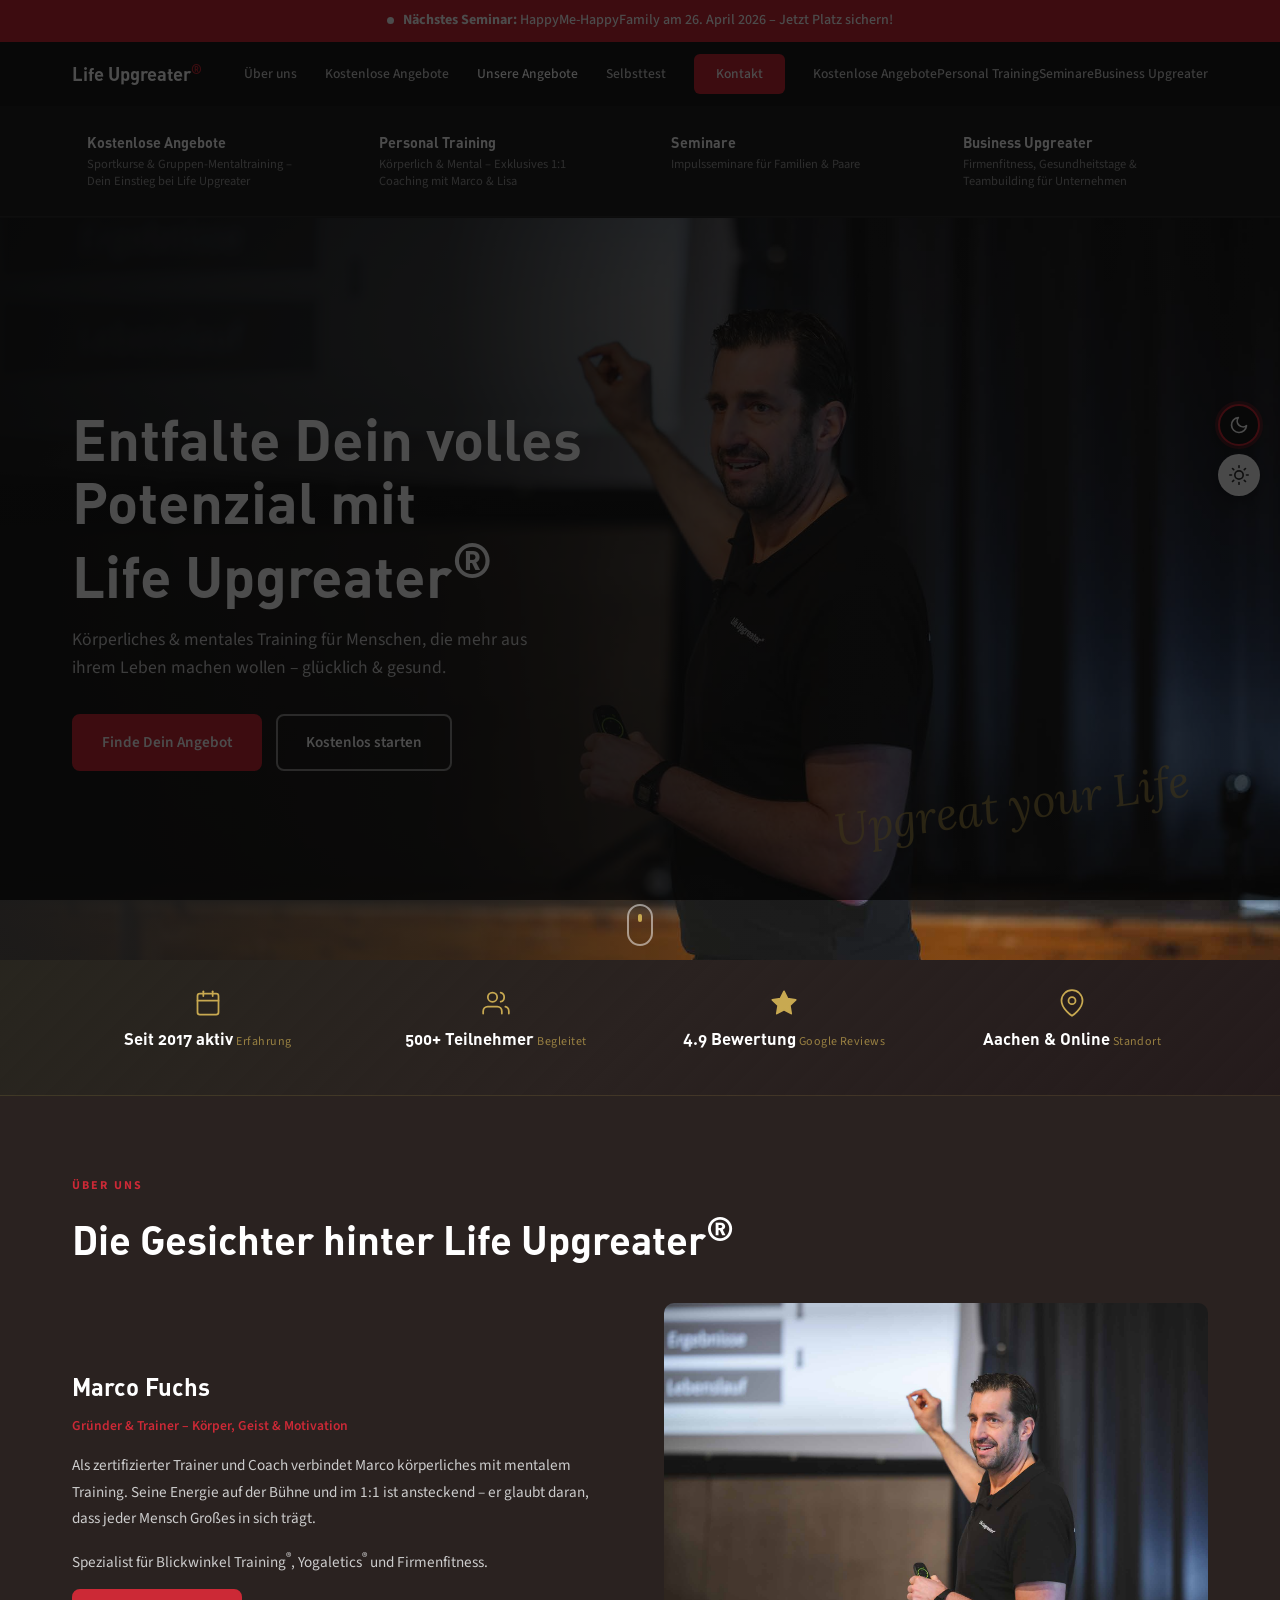
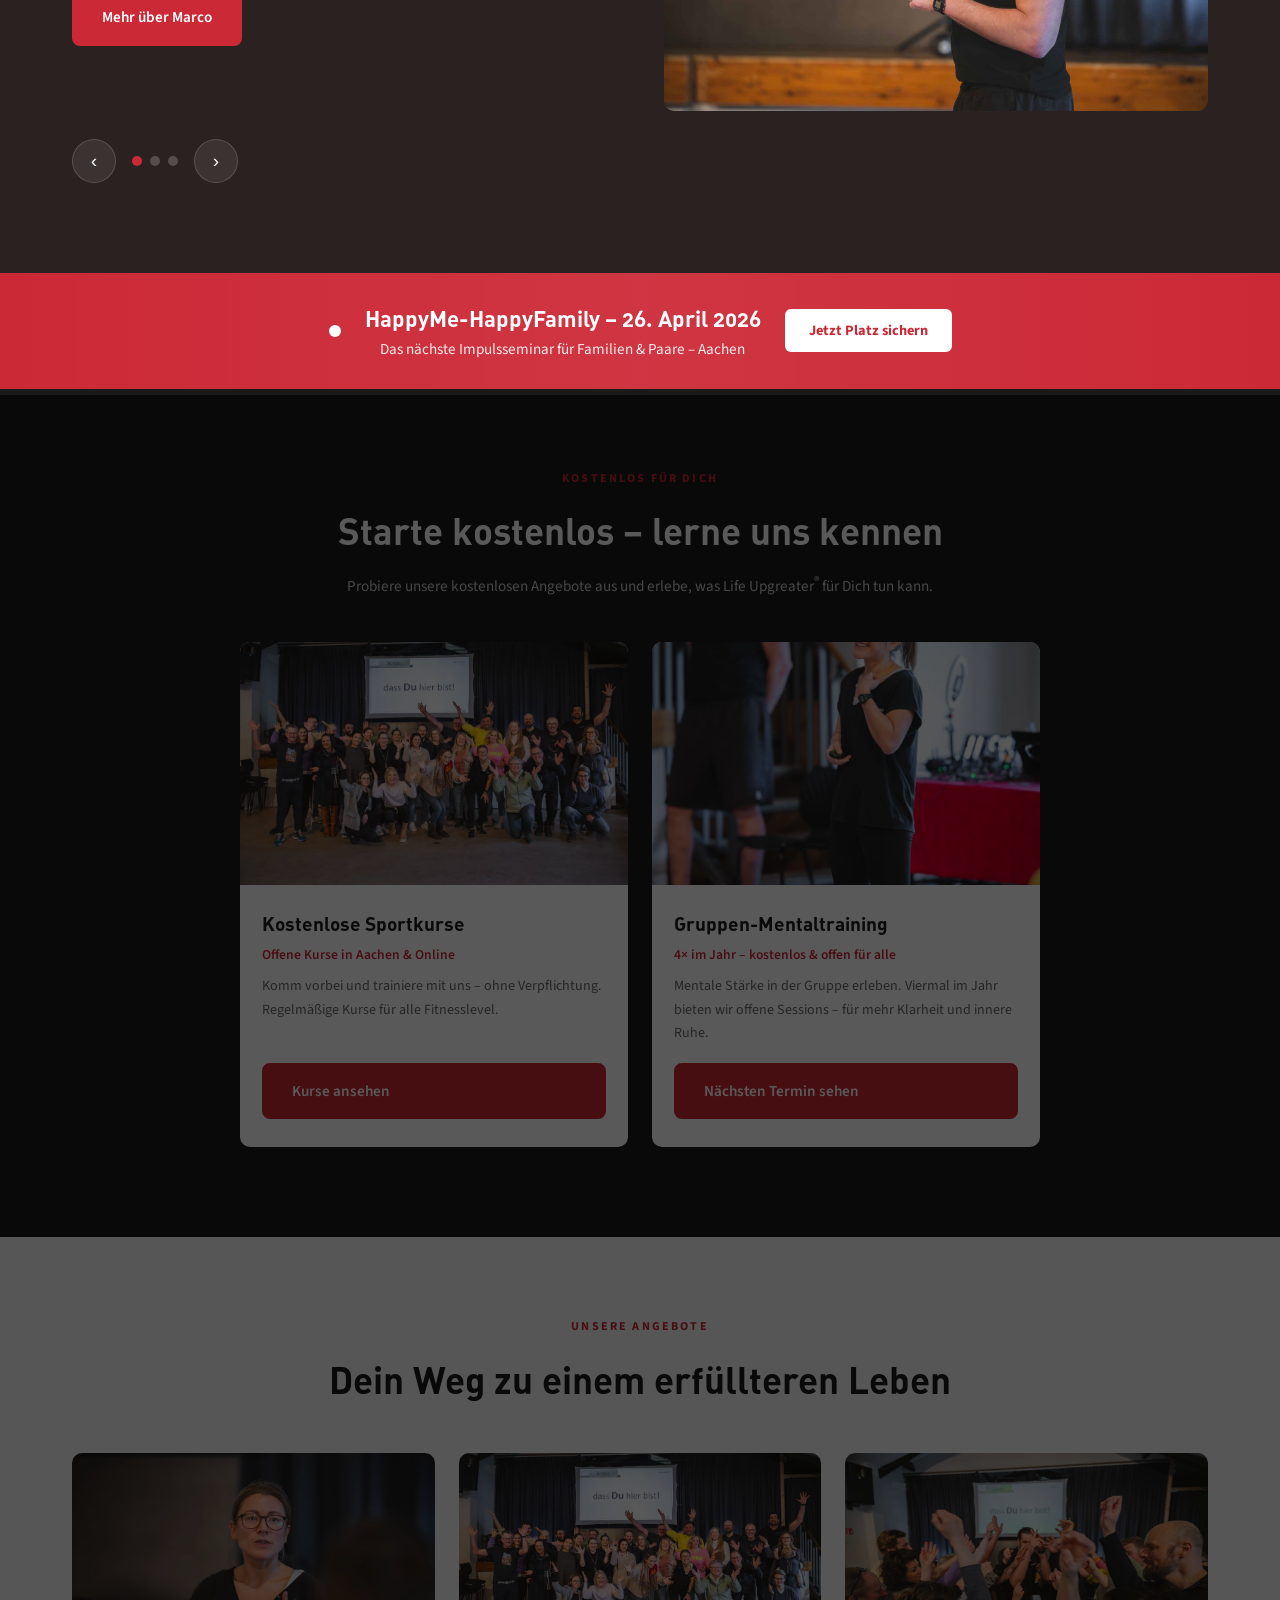
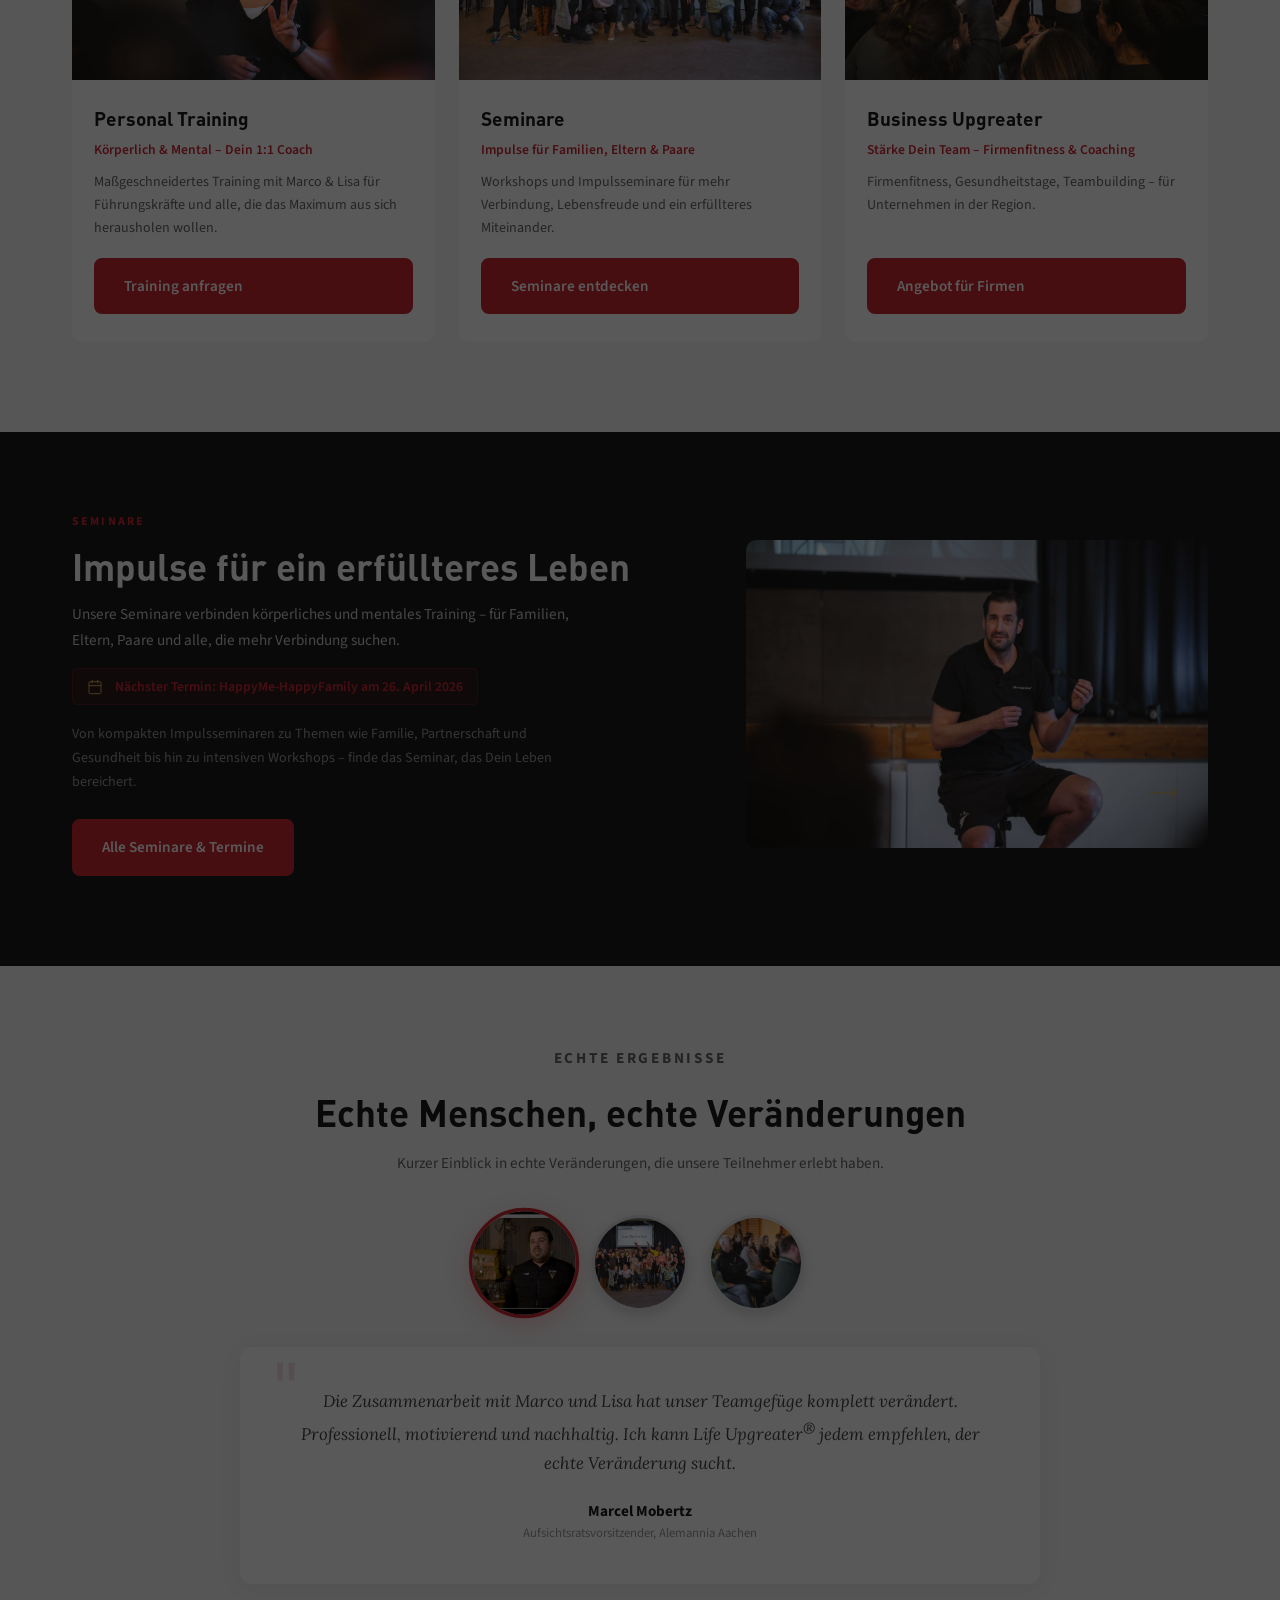
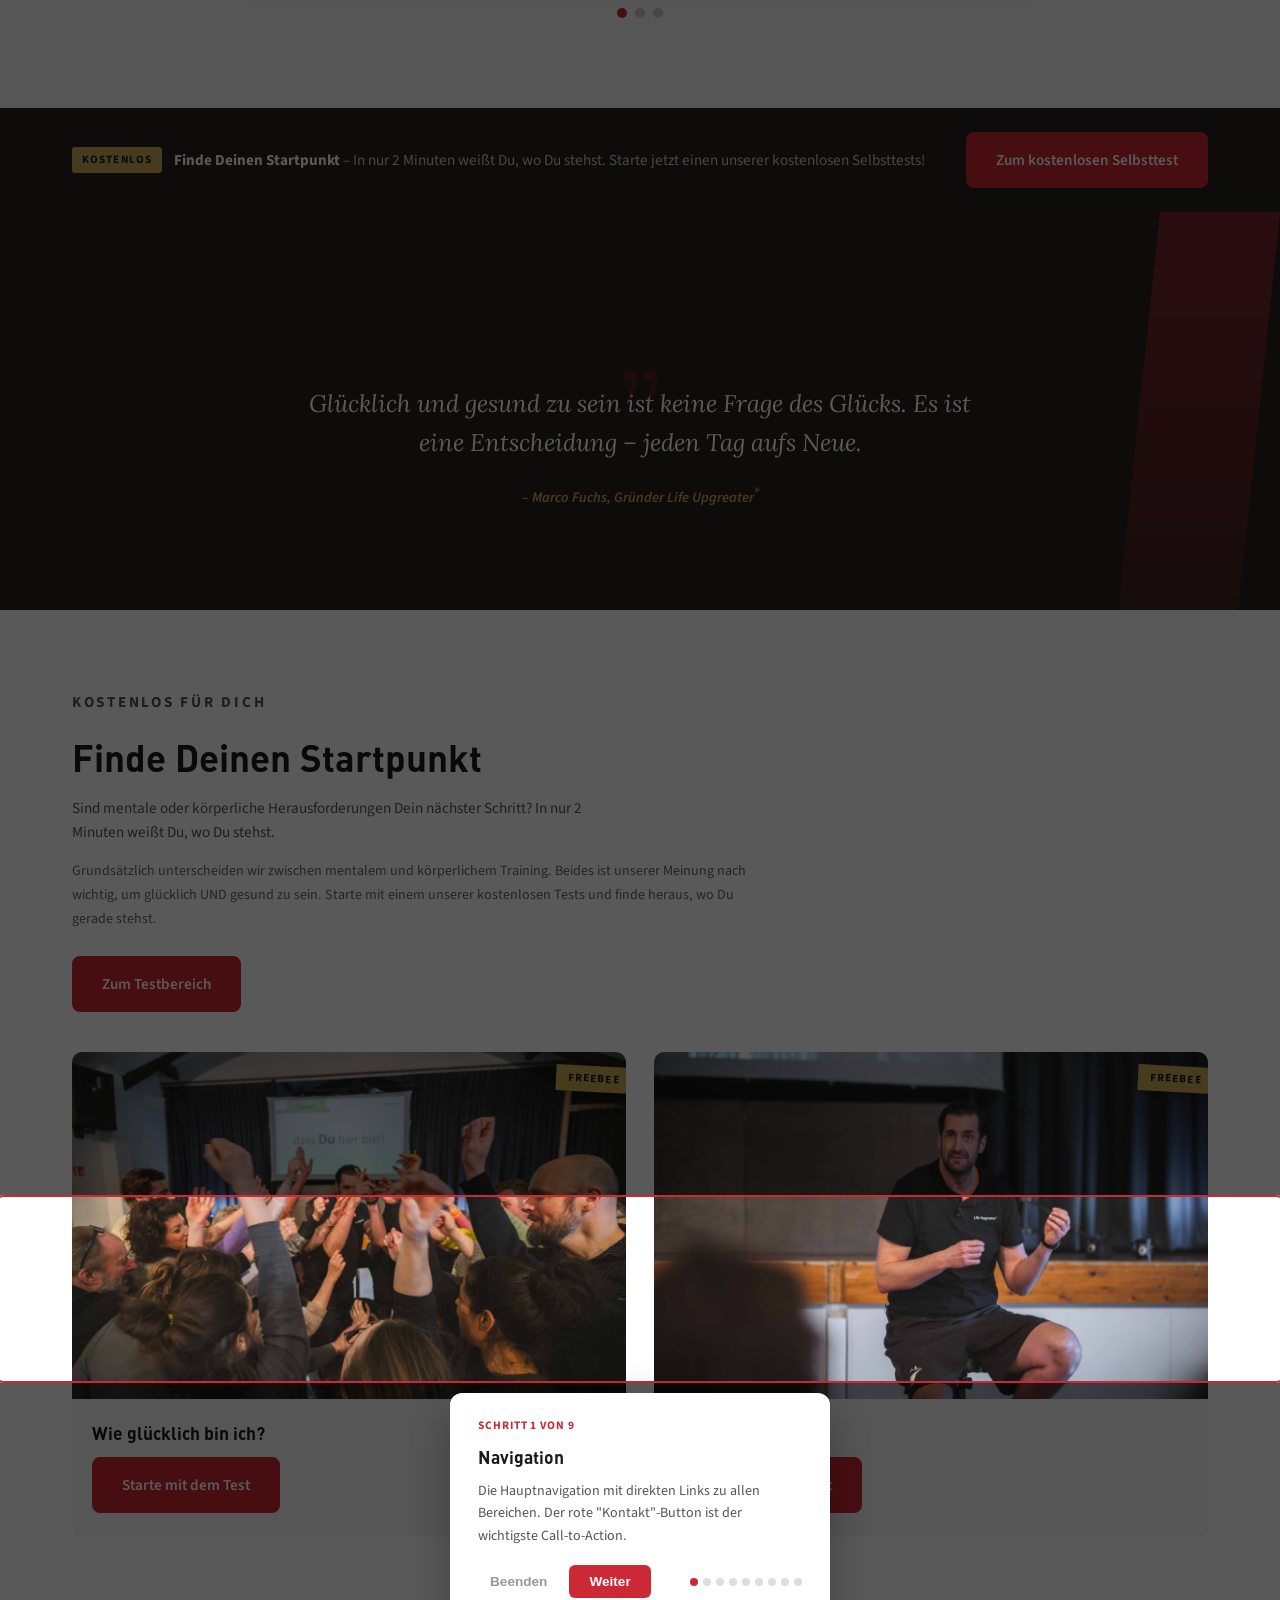
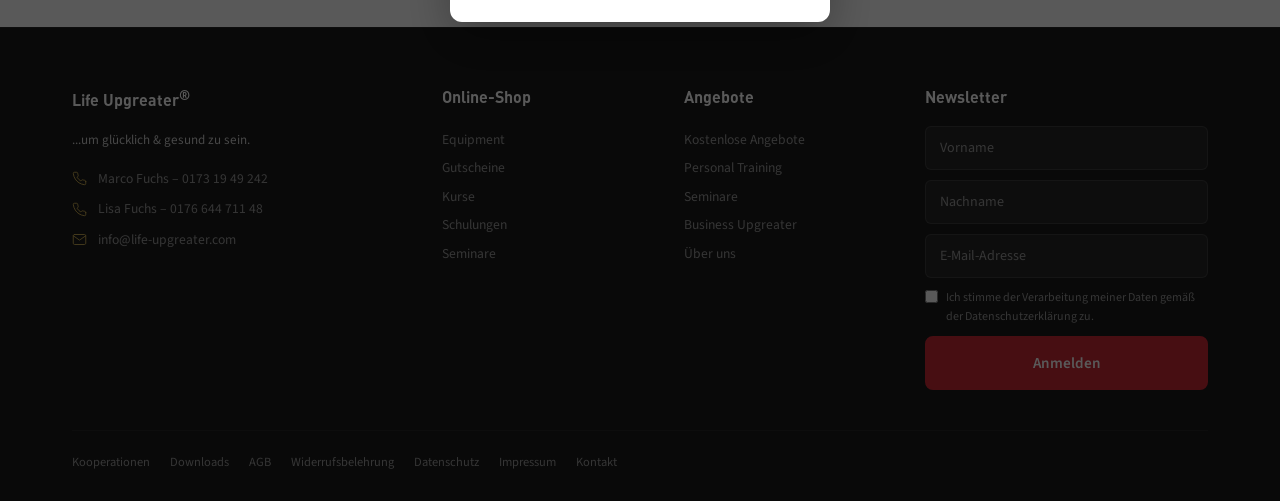
==== commit e9a5ff51: "Fix light theme hero text readability, add seminar gallery collage - Force white text on hero overla" ====
--- a/site/index.html
+++ b/site/index.html
@@ -925,6 +925,9 @@
     body.light .nav-links .active { color: #1A1A1A; }
     body.light .nav-hamburger span { background: #1A1A1A; }
     body.light .hero { background: #FAFAFA; }
+    body.light .hero h1, body.light .hero-sub, body.light .hero-ctas .btn-ghost { color: #fff !important; }
+    body.light .hero-ctas .btn-ghost { border-color: rgba(255,255,255,0.5) !important; }
+    body.light .hero-handwriting { color: var(--gold) !important; opacity: 0.5; }
     body.light .scroll-mouse { border-color: rgba(0,0,0,0.3); }
     body.light .trust { border-color: rgba(0,0,0,0.08); background: linear-gradient(135deg, rgba(200,169,81,0.06) 0%, #F0EDEA 50%, rgba(204,41,54,0.04) 100%); }
     body.light .about-slide { background: rgba(0,0,0,0.02); border-color: rgba(0,0,0,0.06); }
@@ -981,7 +984,7 @@
     body.light .footer a:hover { color: #fff; }
     body.light .footer-bottom { border-color: rgba(255,255,255,0.1); }
     body.light .date-banner { background: #F0EDEA; }
-    body.light .hero-handwriting { color: var(--red); opacity: 0.2; }
+    /* hero-handwriting override moved to hero block */
     body.light .topbar { background: var(--red); }
 
     /* ═══════════════════════════════════════
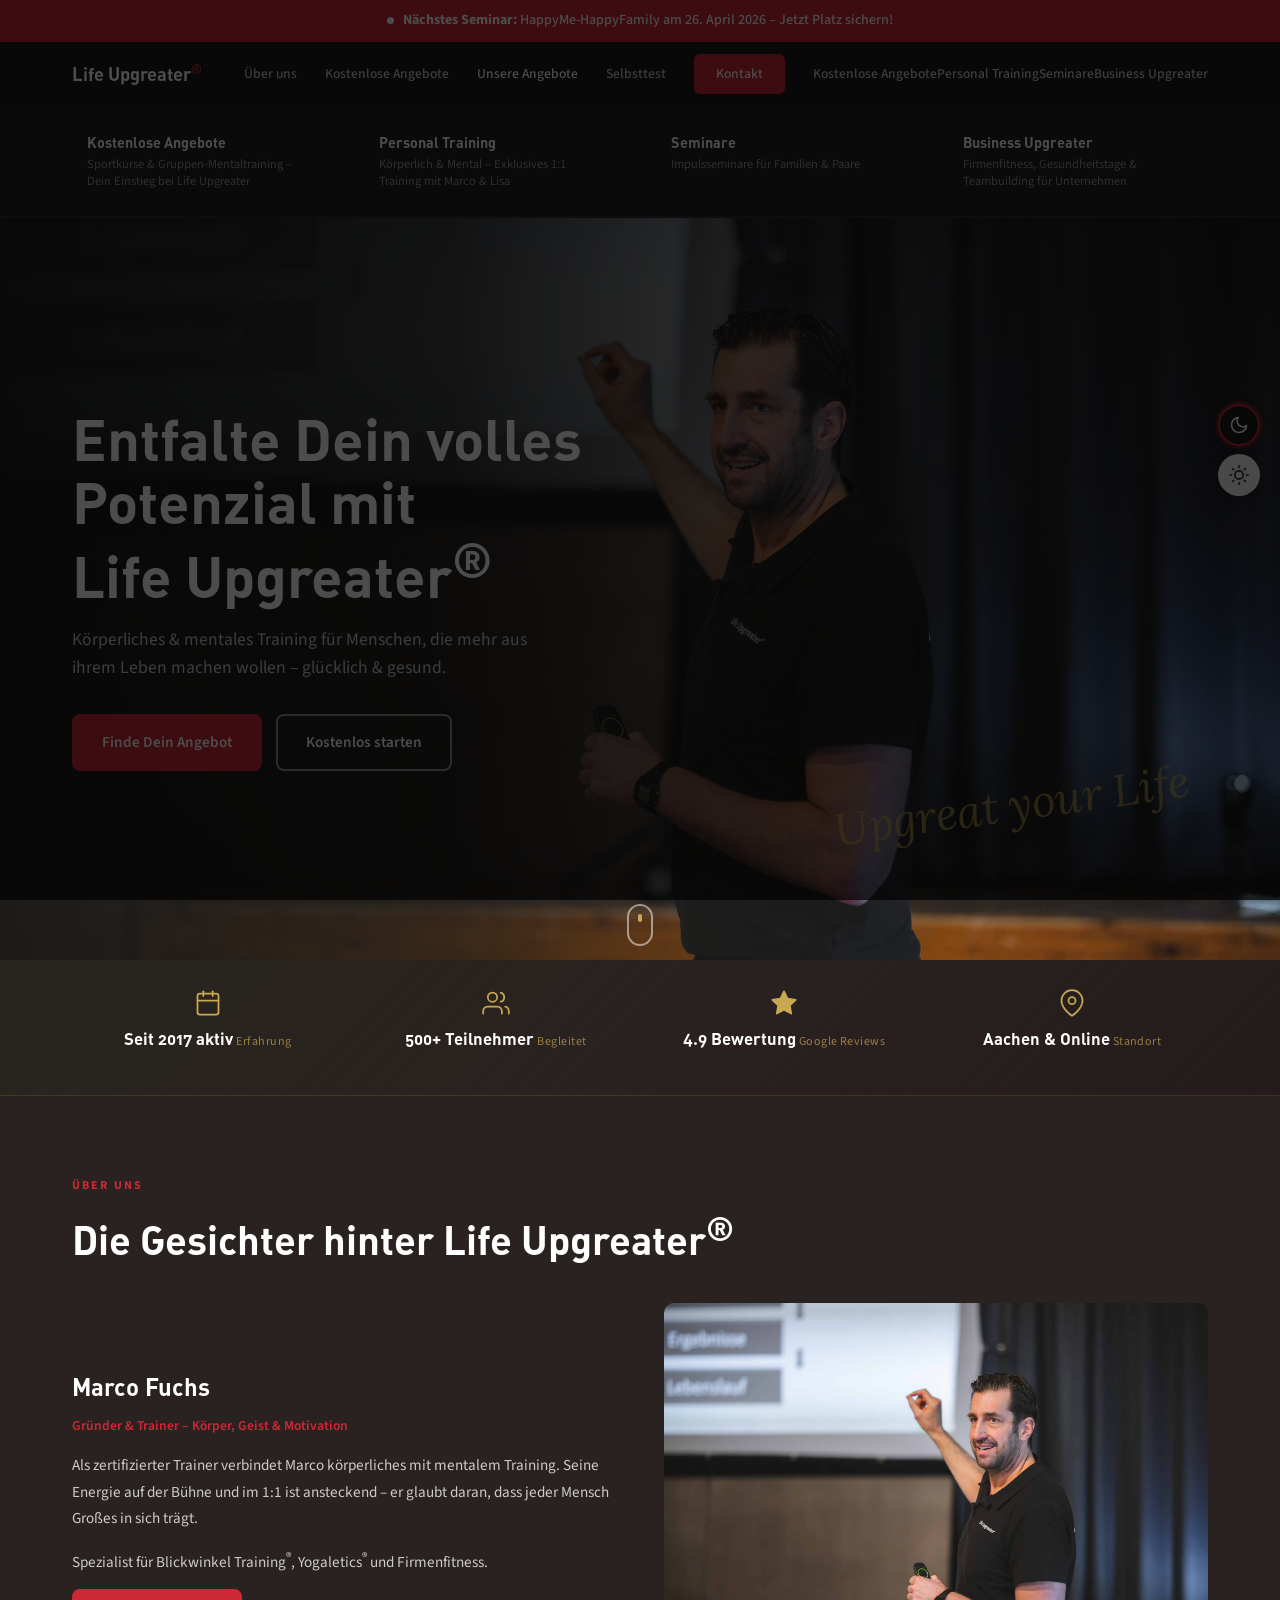
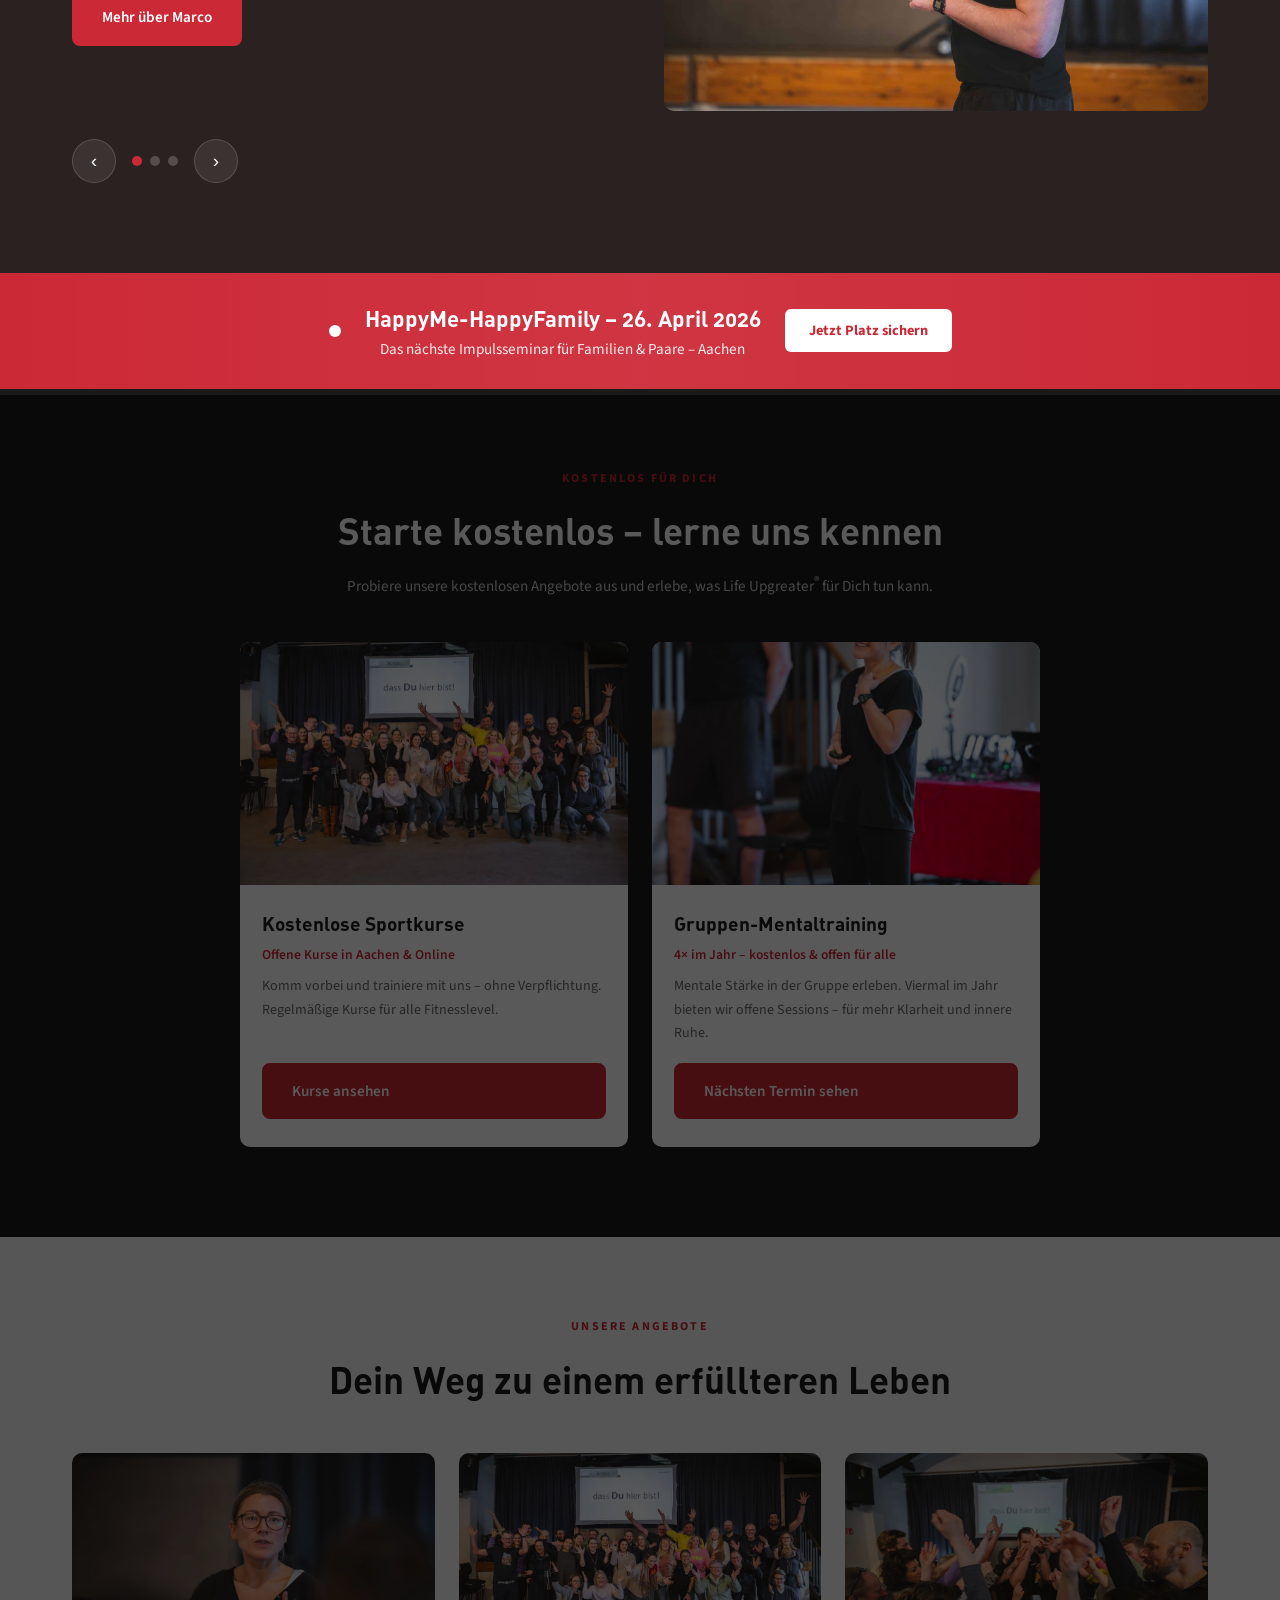
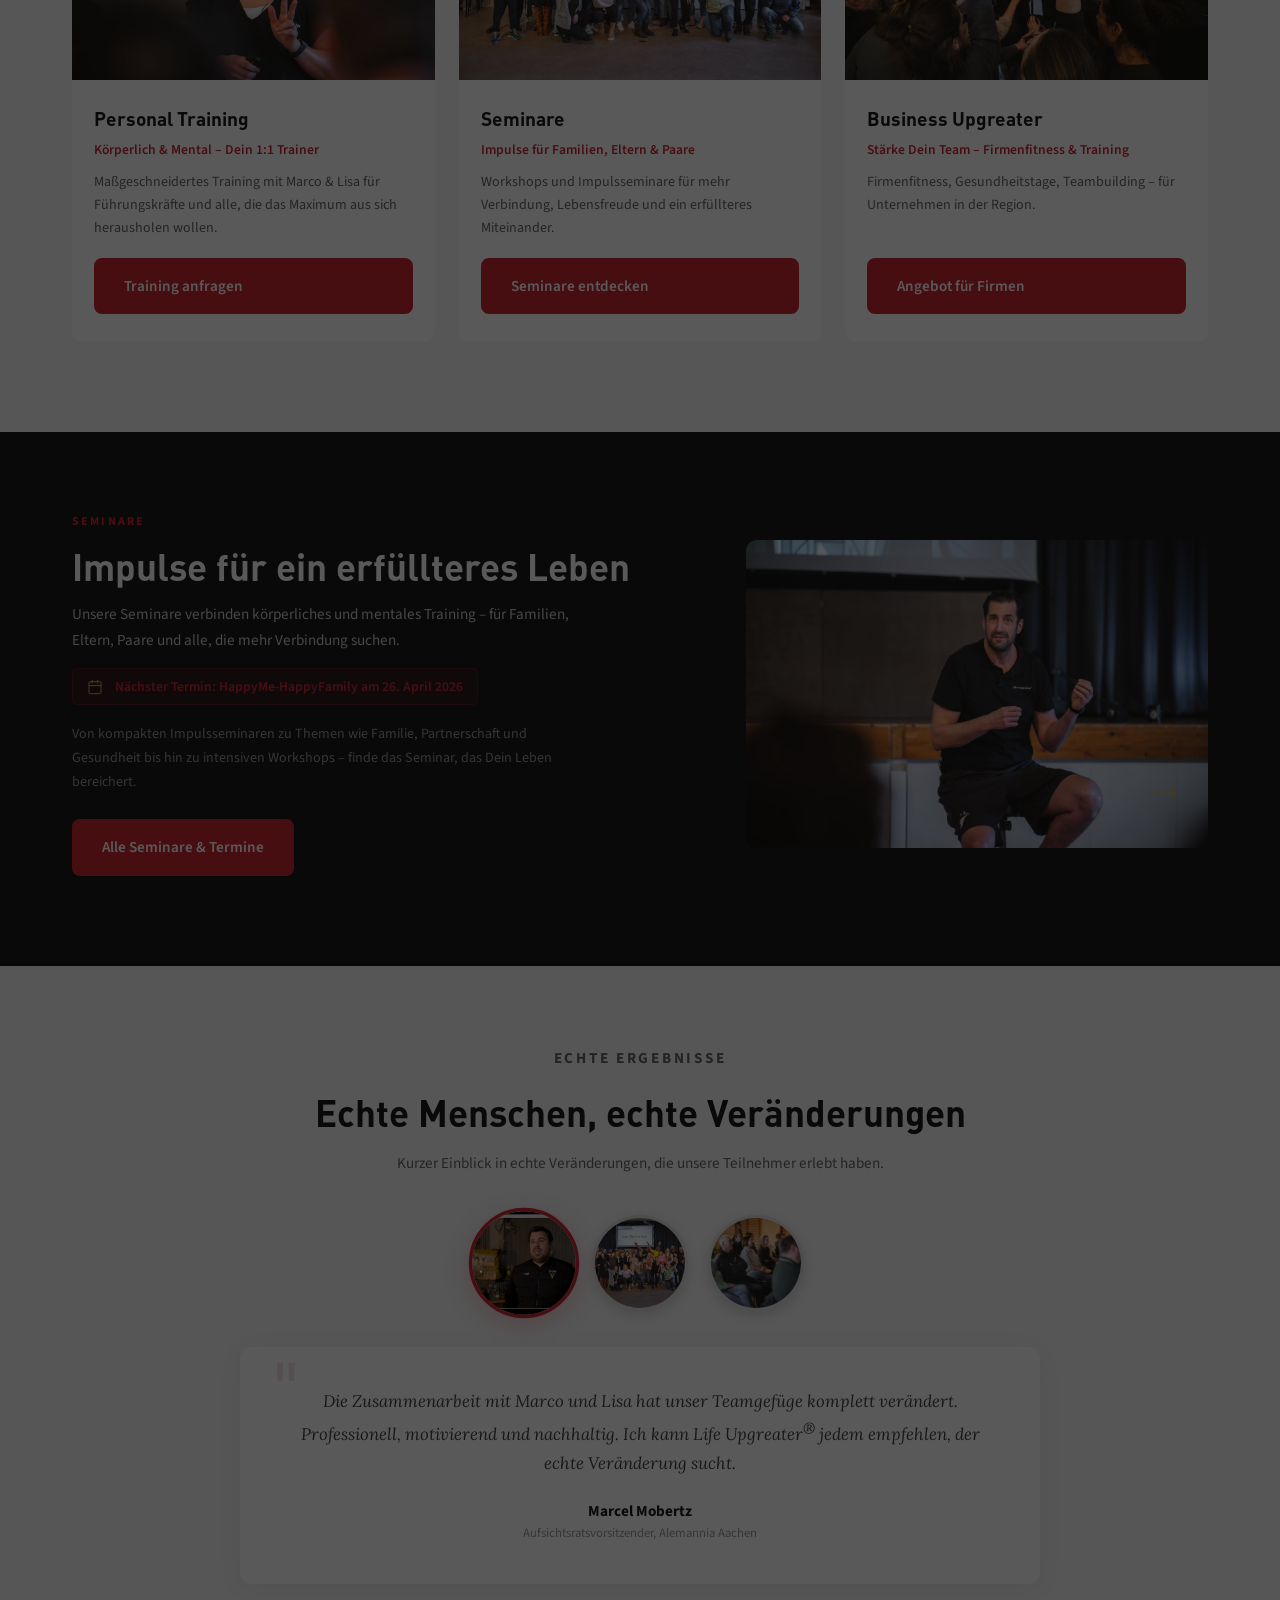
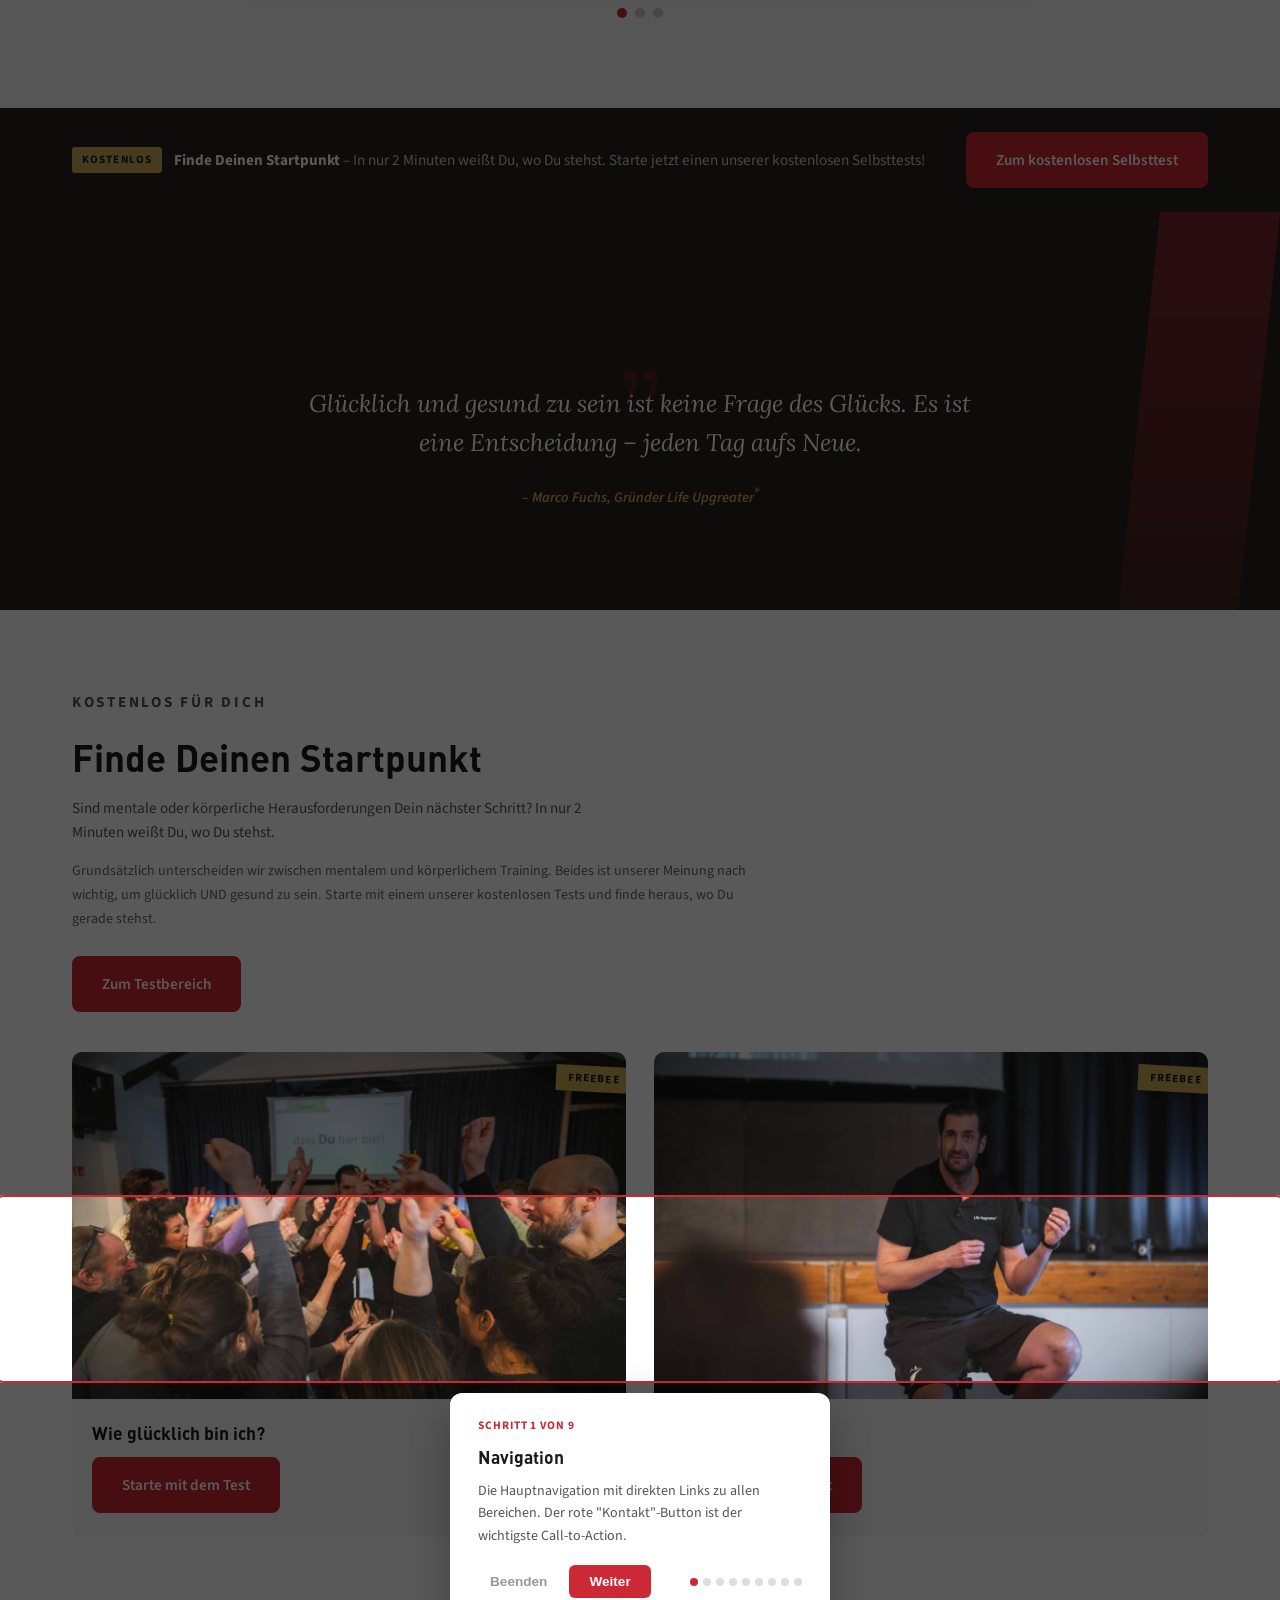
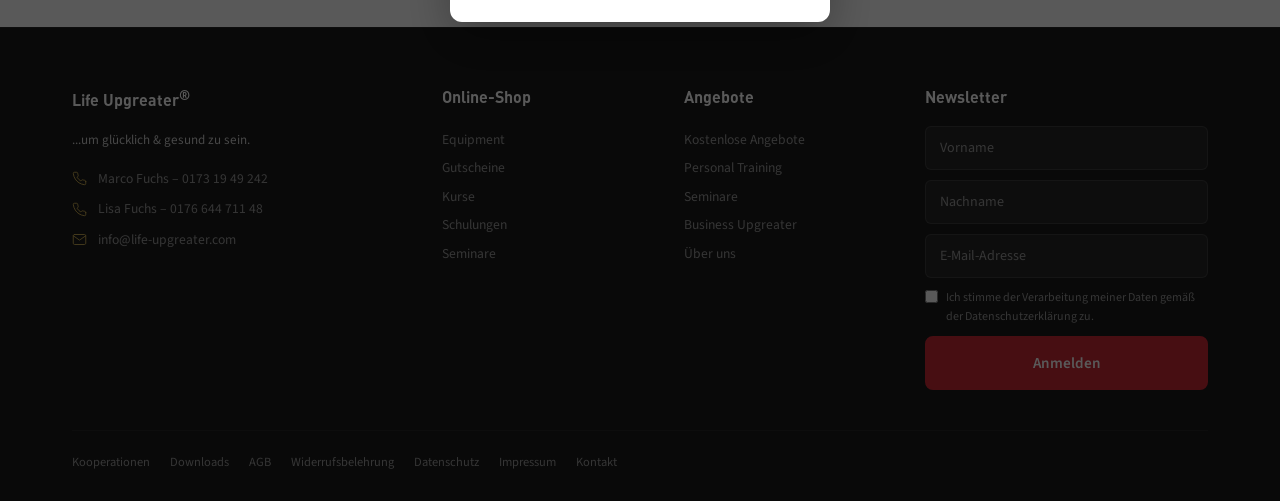
==== commit 208bfeb4: "Add trainer qualifications & direct contact to Über-uns, replace Coach with Trainer/Berater - Each p" ====
--- a/site/index.html
+++ b/site/index.html
@@ -1208,7 +1208,7 @@
       </a>
       <a href="personal-training.html" class="nav-sub-item">
         <h4>Personal Training</h4>
-        <p>Körperlich &amp; Mental – Exklusives 1:1 Coaching mit Marco &amp; Lisa</p>
+        <p>Körperlich &amp; Mental – Exklusives 1:1 Training mit Marco &amp; Lisa</p>
       </a>
       <a href="seminare.html" class="nav-sub-item">
         <h4>Seminare</h4>
@@ -1283,7 +1283,7 @@
           <div class="about-slide-text fade-up">
             <h3>Marco Fuchs</h3>
             <p class="role">Gründer &amp; Trainer – Körper, Geist &amp; Motivation</p>
-            <p>Als zertifizierter Trainer und Coach verbindet Marco körperliches mit mentalem Training. Seine Energie auf der Bühne und im 1:1 ist ansteckend – er glaubt daran, dass jeder Mensch Großes in sich trägt.</p>
+            <p>Als zertifizierter Trainer verbindet Marco körperliches mit mentalem Training. Seine Energie auf der Bühne und im 1:1 ist ansteckend – er glaubt daran, dass jeder Mensch Großes in sich trägt.</p>
             <p>Spezialist für Blickwinkel Training<sup>®</sup>, Yogaletics<sup>®</sup> und Firmenfitness.</p>
             <a href="ueber-uns.html#marco" class="btn btn-red">Mehr über Marco</a>
           </div>
@@ -1403,7 +1403,7 @@
         </div>
         <div class="card-body">
           <h3>Personal Training</h3>
-          <p class="card-sub">Körperlich &amp; Mental – Dein 1:1 Coach</p>
+          <p class="card-sub">Körperlich &amp; Mental – Dein 1:1 Trainer</p>
           <p class="card-text">Maßgeschneidertes Training mit Marco &amp; Lisa für Führungskräfte und alle, die das Maximum aus sich herausholen wollen.</p>
           <span class="btn btn-red">Training anfragen</span>
         </div>
@@ -1427,7 +1427,7 @@
         </div>
         <div class="card-body">
           <h3>Business Upgreater</h3>
-          <p class="card-sub">Stärke Dein Team – Firmenfitness &amp; Coaching</p>
+          <p class="card-sub">Stärke Dein Team – Firmenfitness &amp; Training</p>
           <p class="card-text">Firmenfitness, Gesundheitstage, Teambuilding – für Unternehmen in der Region.</p>
           <span class="btn btn-red">Angebot für Firmen</span>
         </div>
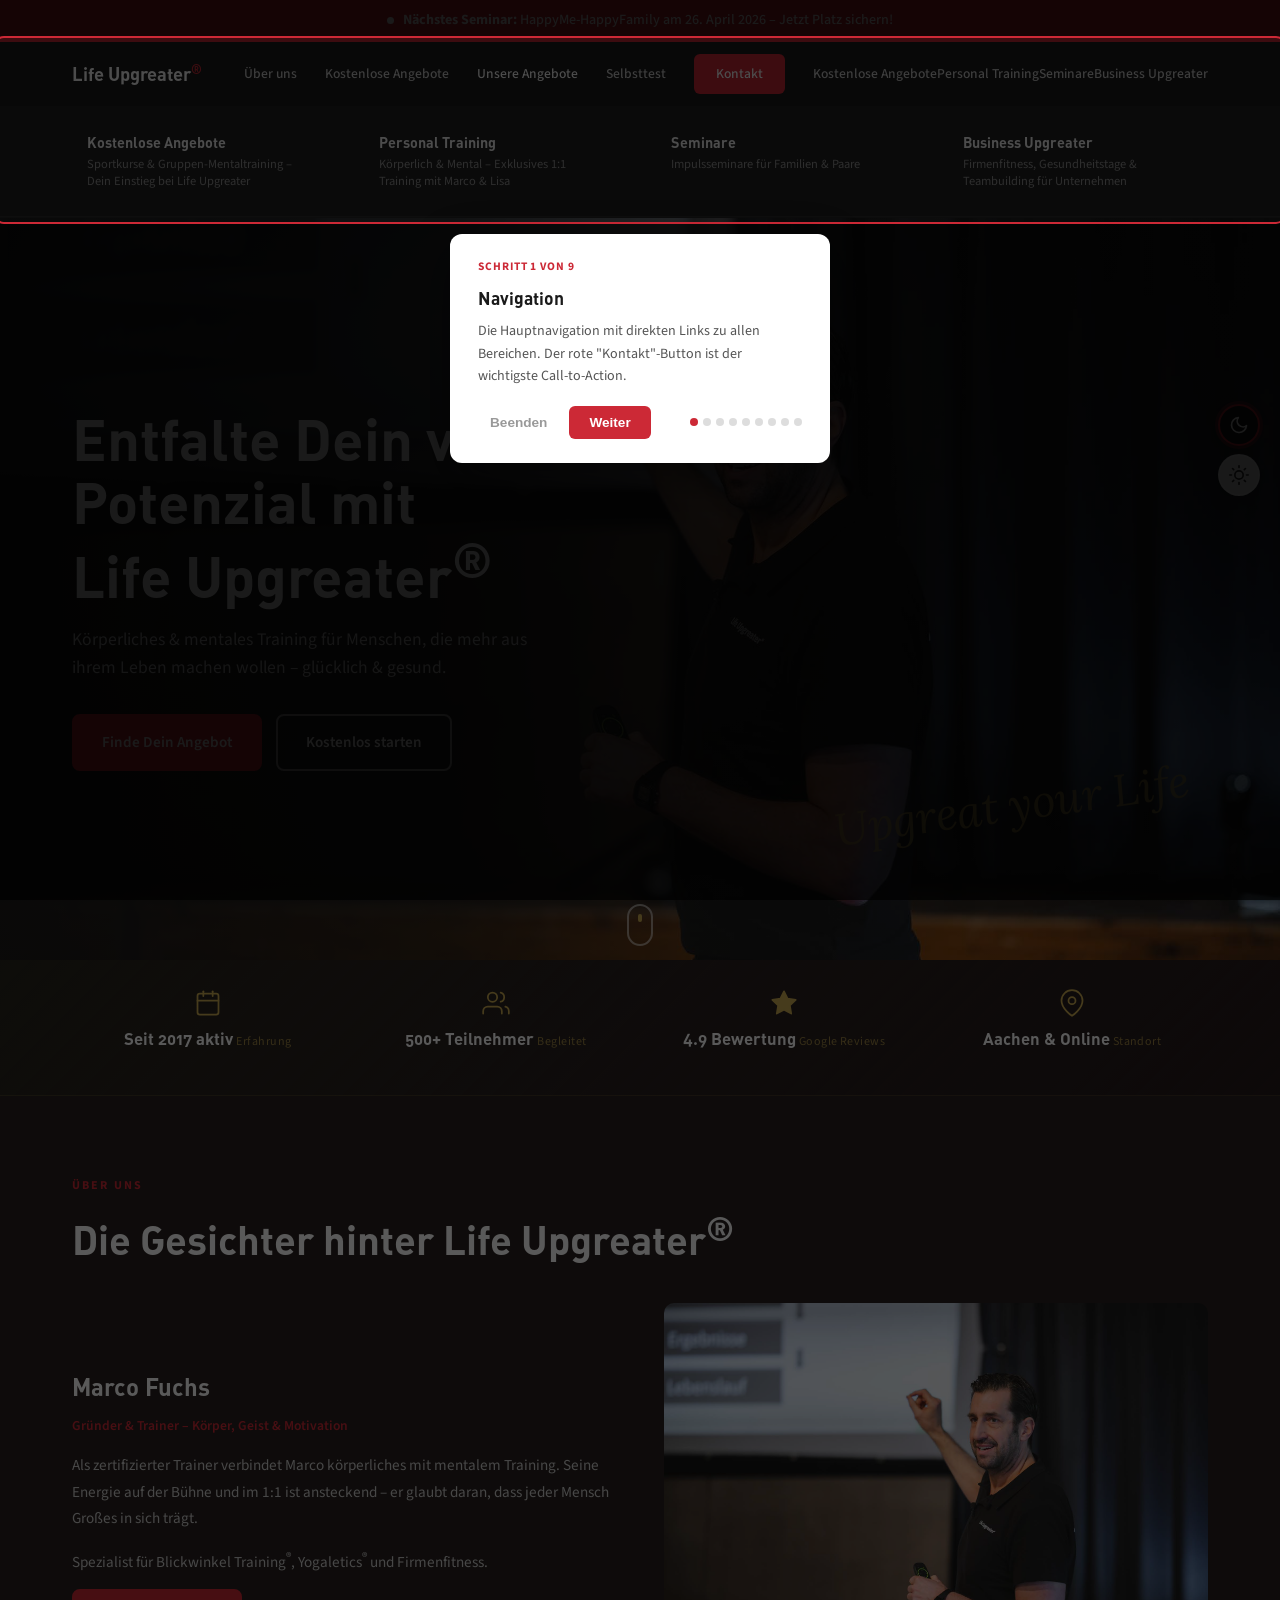
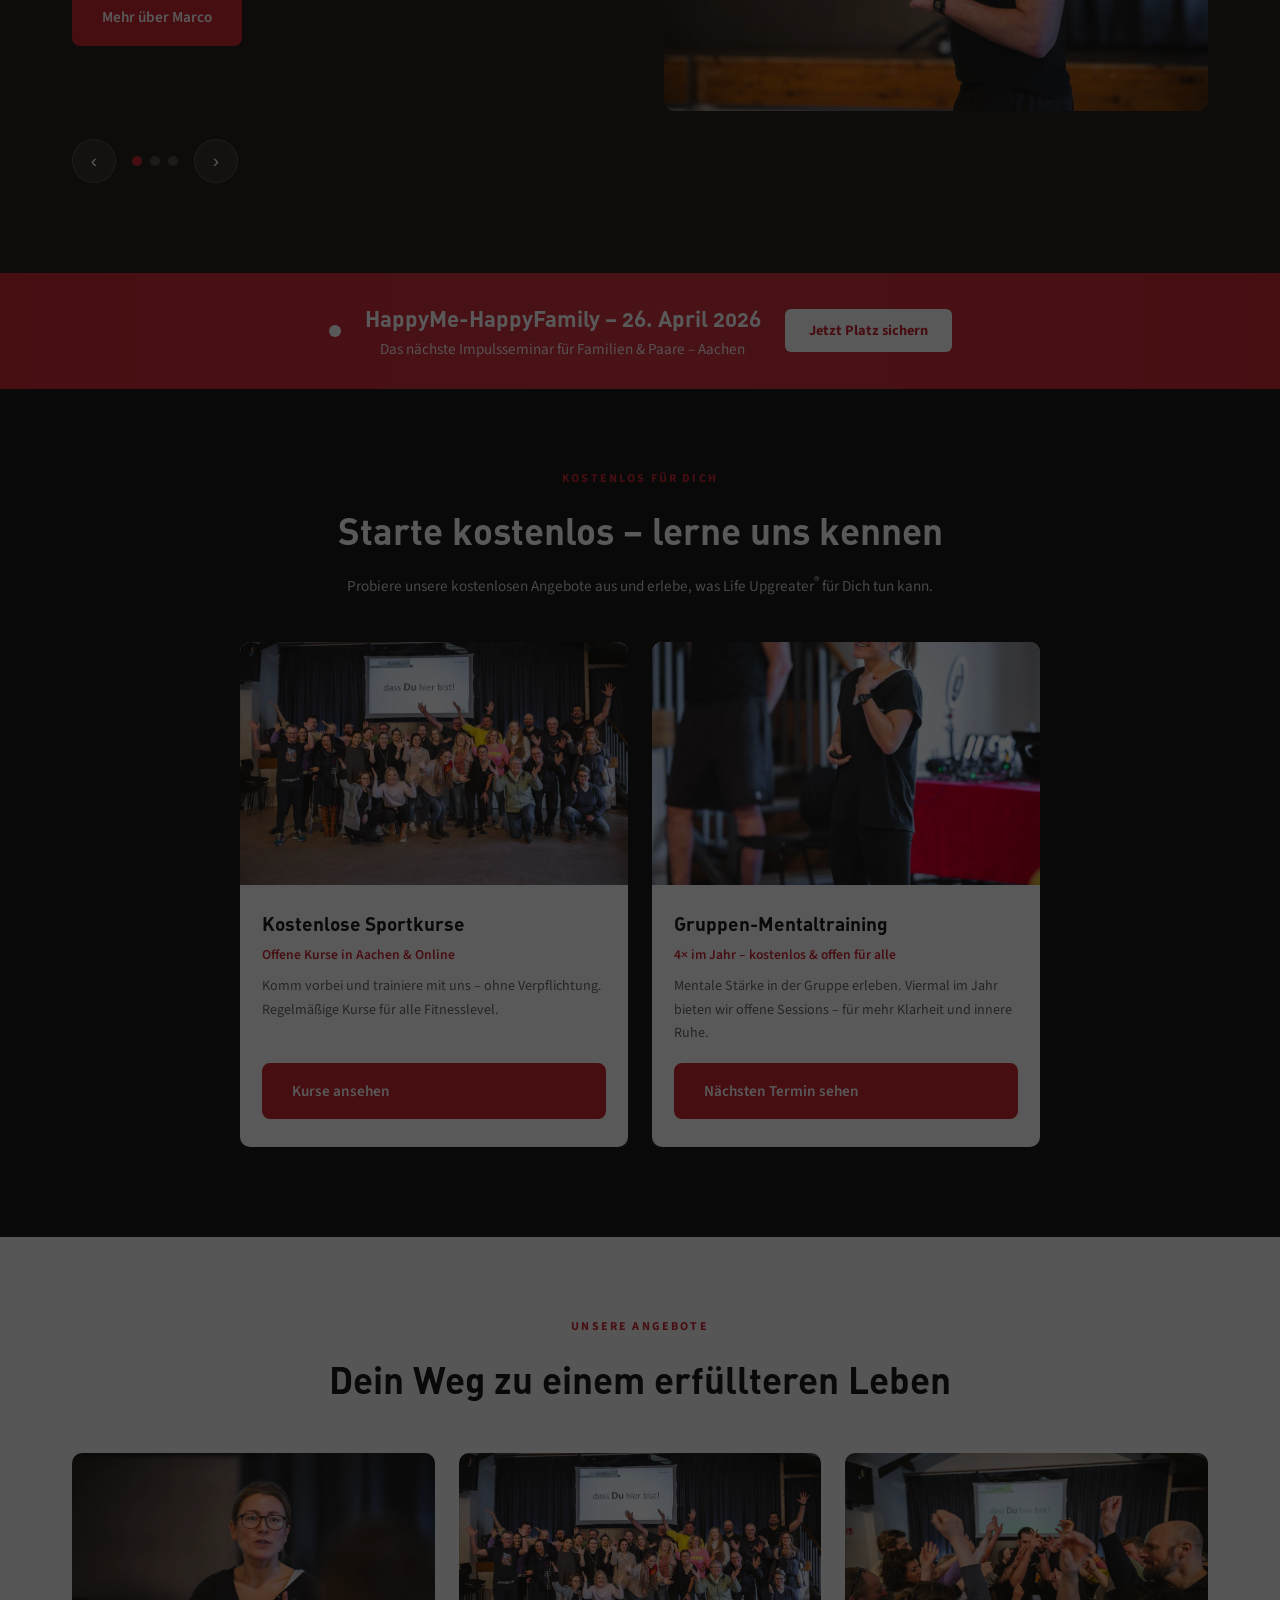
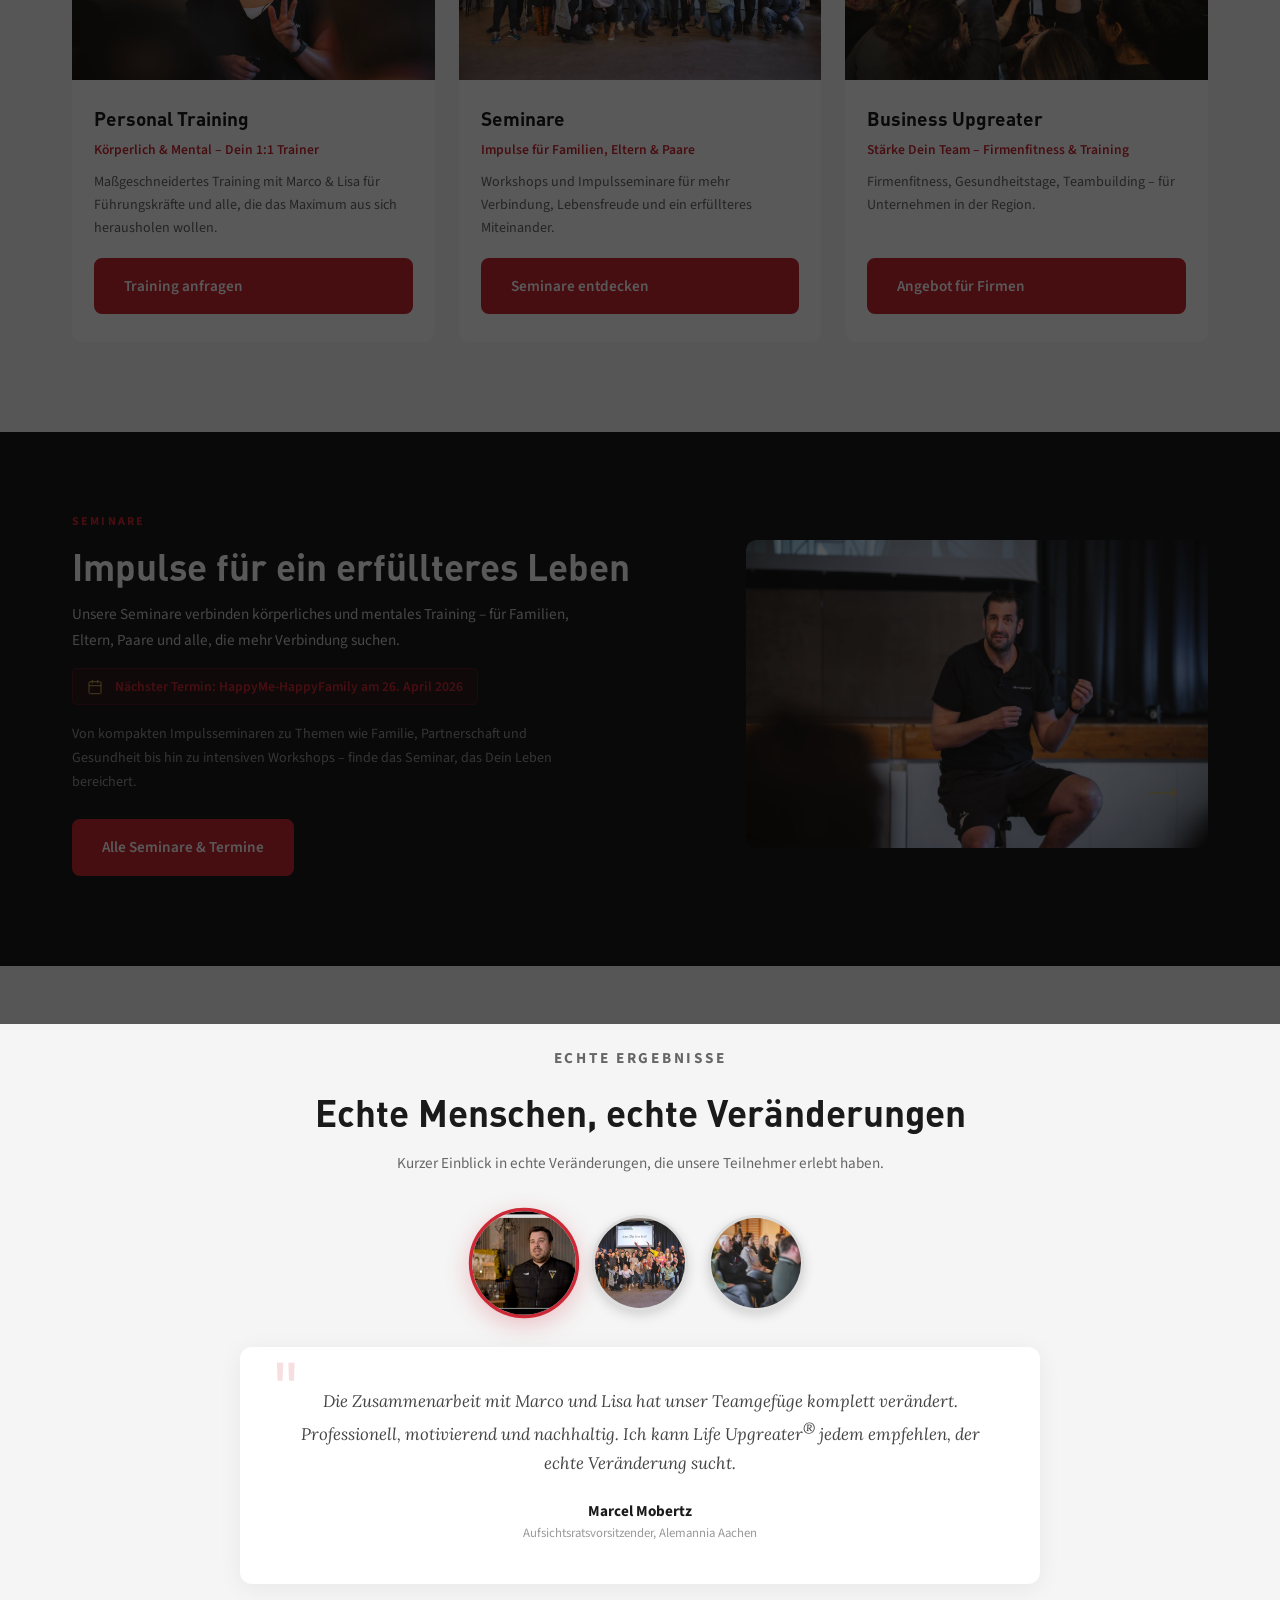
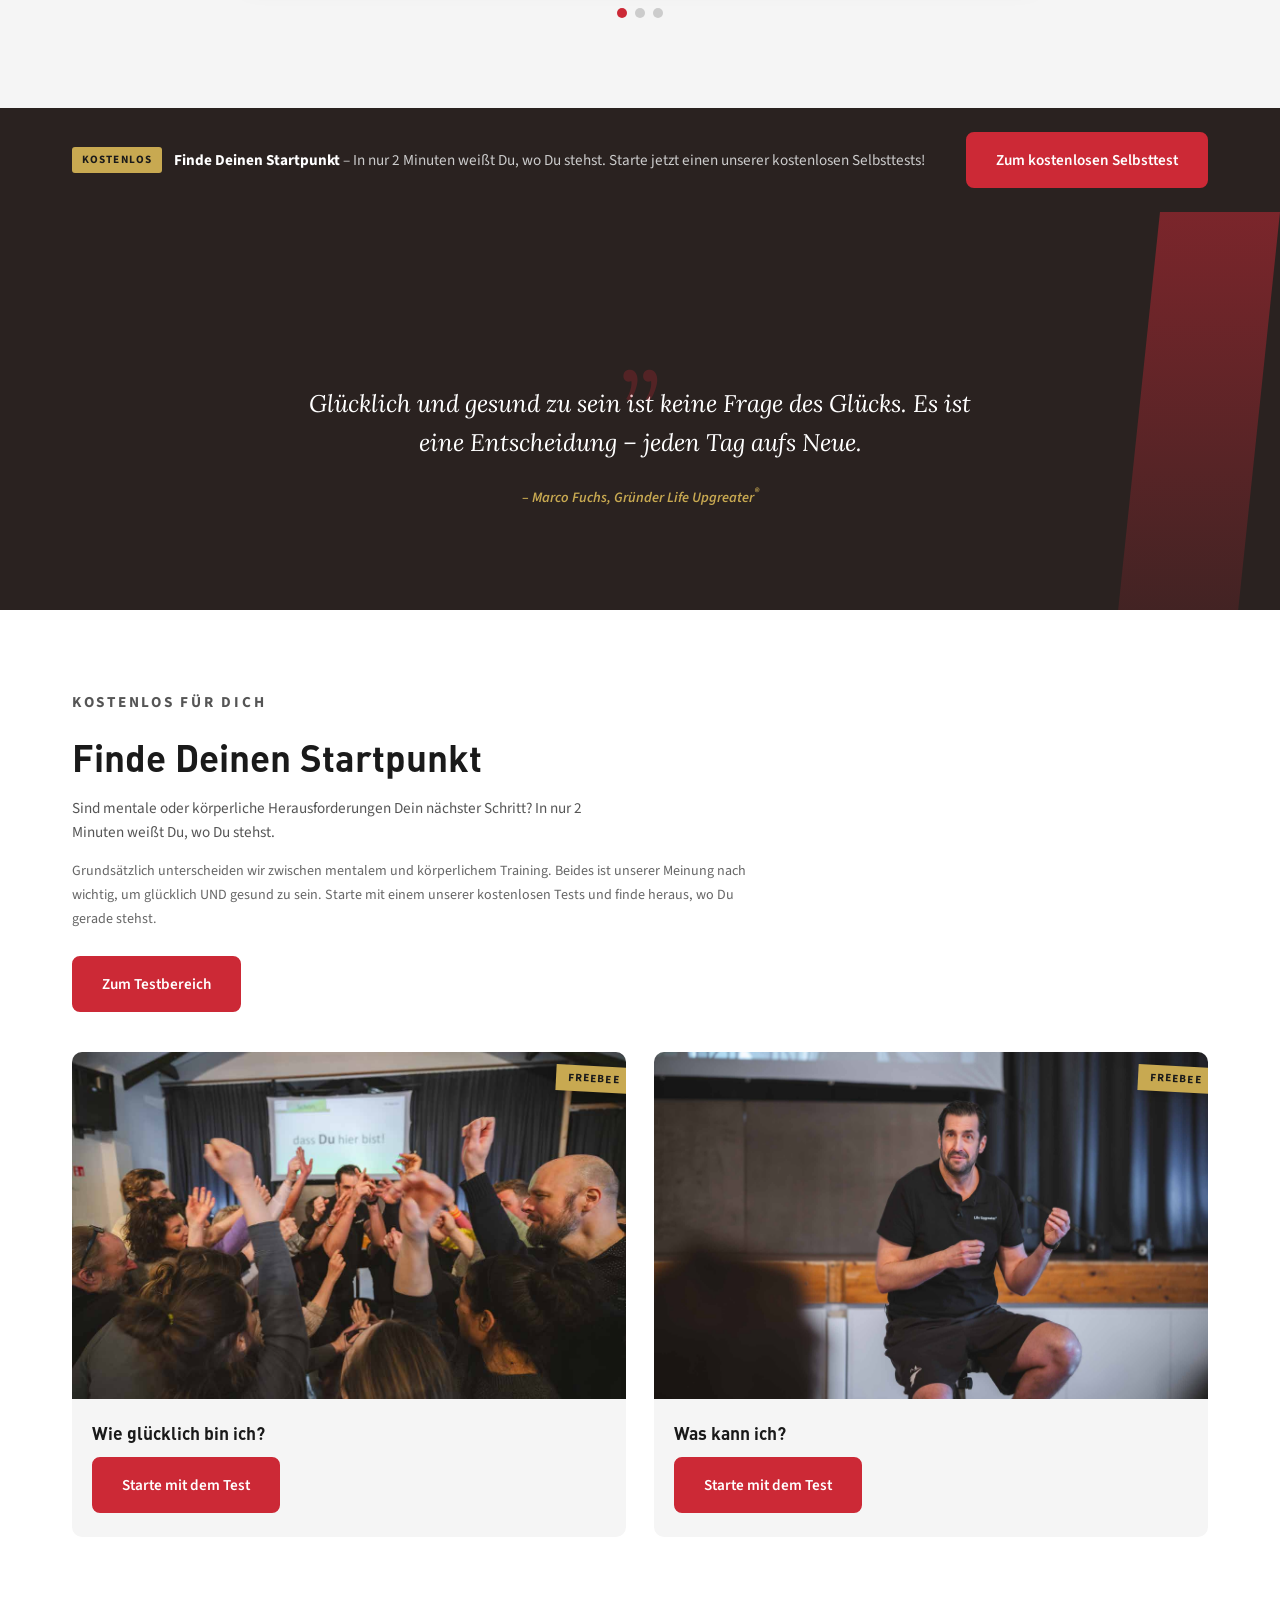
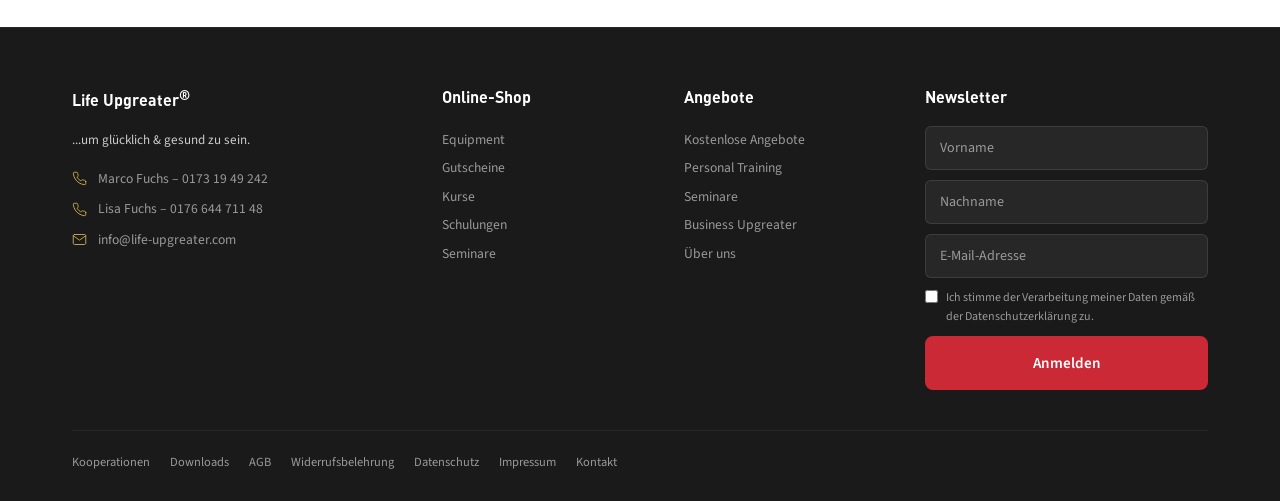
==== commit ebf6b7b6: "Add SVG favicon with LU initials to all pages Dark background, red "LU" text, gold accent line.  Co-" ====
--- a/site/index.html
+++ b/site/index.html
@@ -2,6 +2,7 @@
 <html lang="de">
 <head>
   <meta charset="UTF-8">
+  <link rel="icon" type="image/svg+xml" href="favicon.svg">
   <meta name="viewport" content="width=device-width, initial-scale=1.0">
   <title>Life Upgreater® – Entfalte Dein volles Potenzial</title>
   <link rel="preconnect" href="https://fonts.googleapis.com">
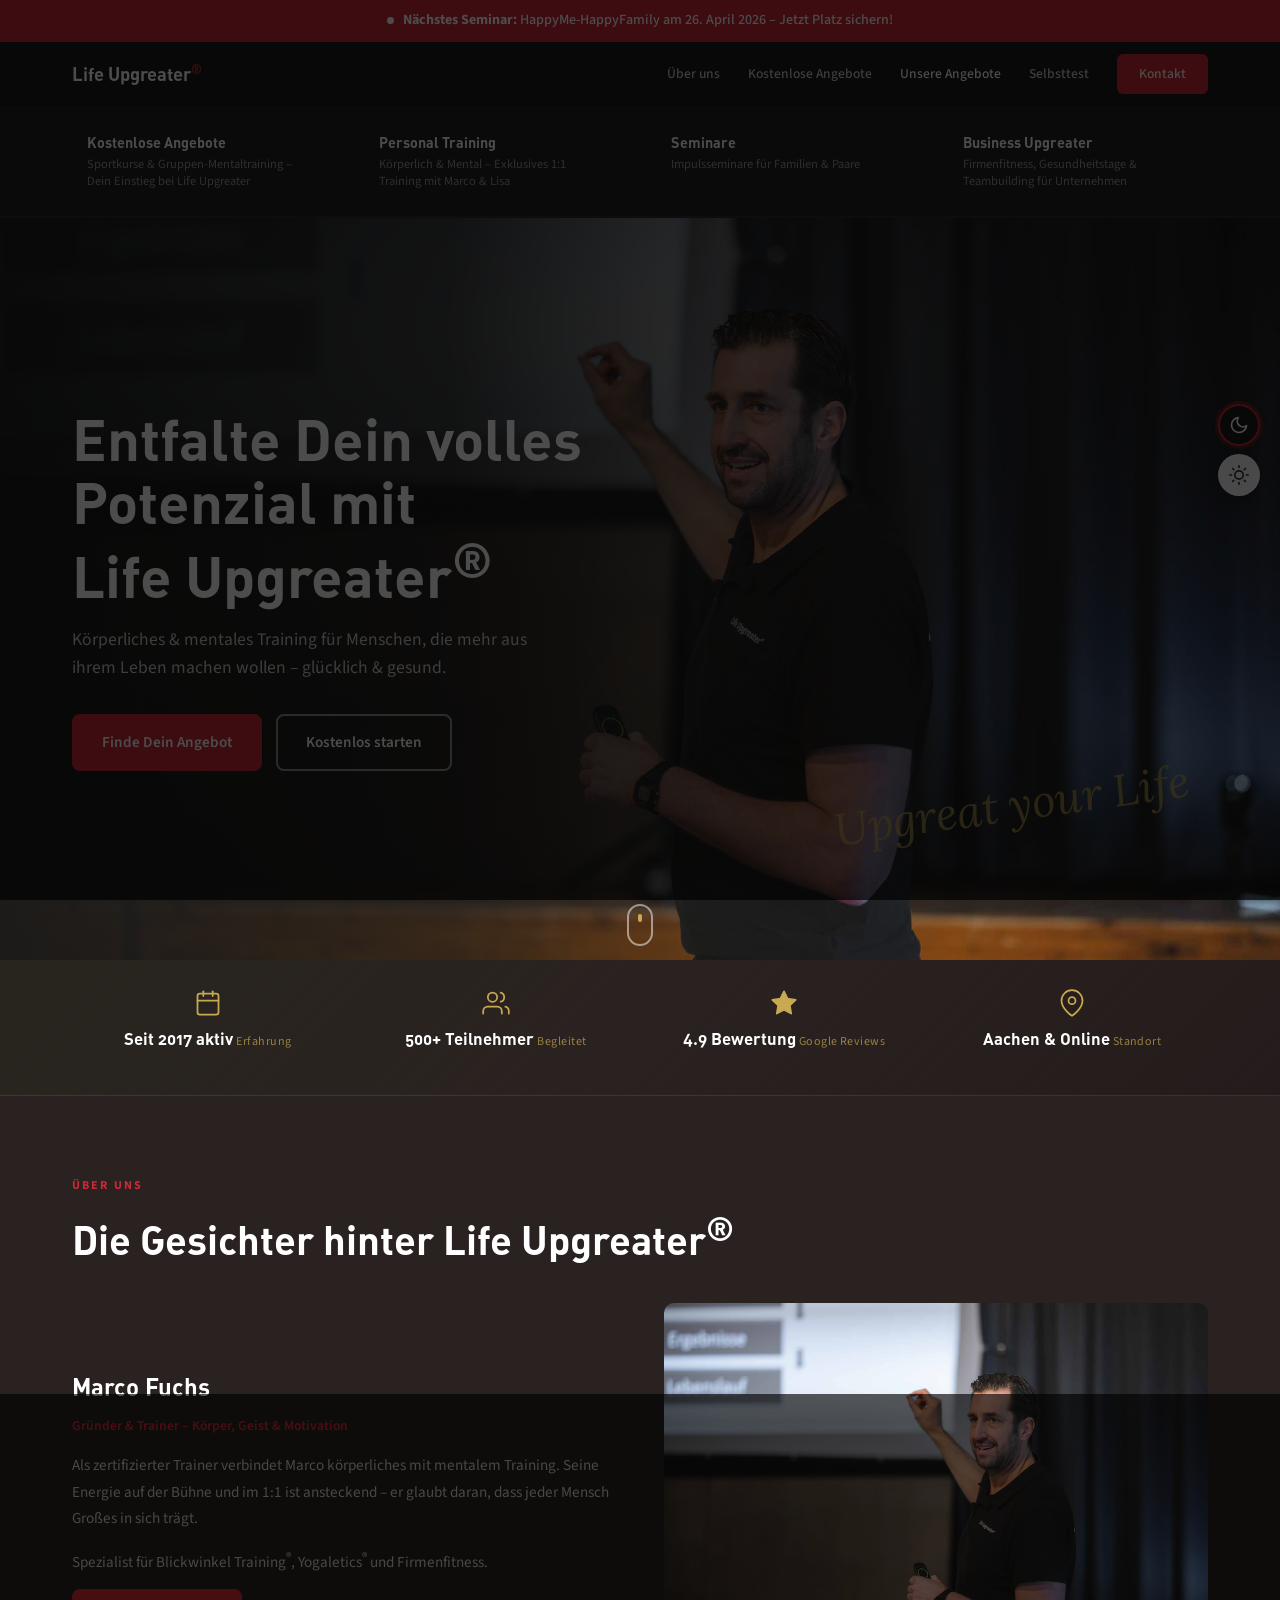
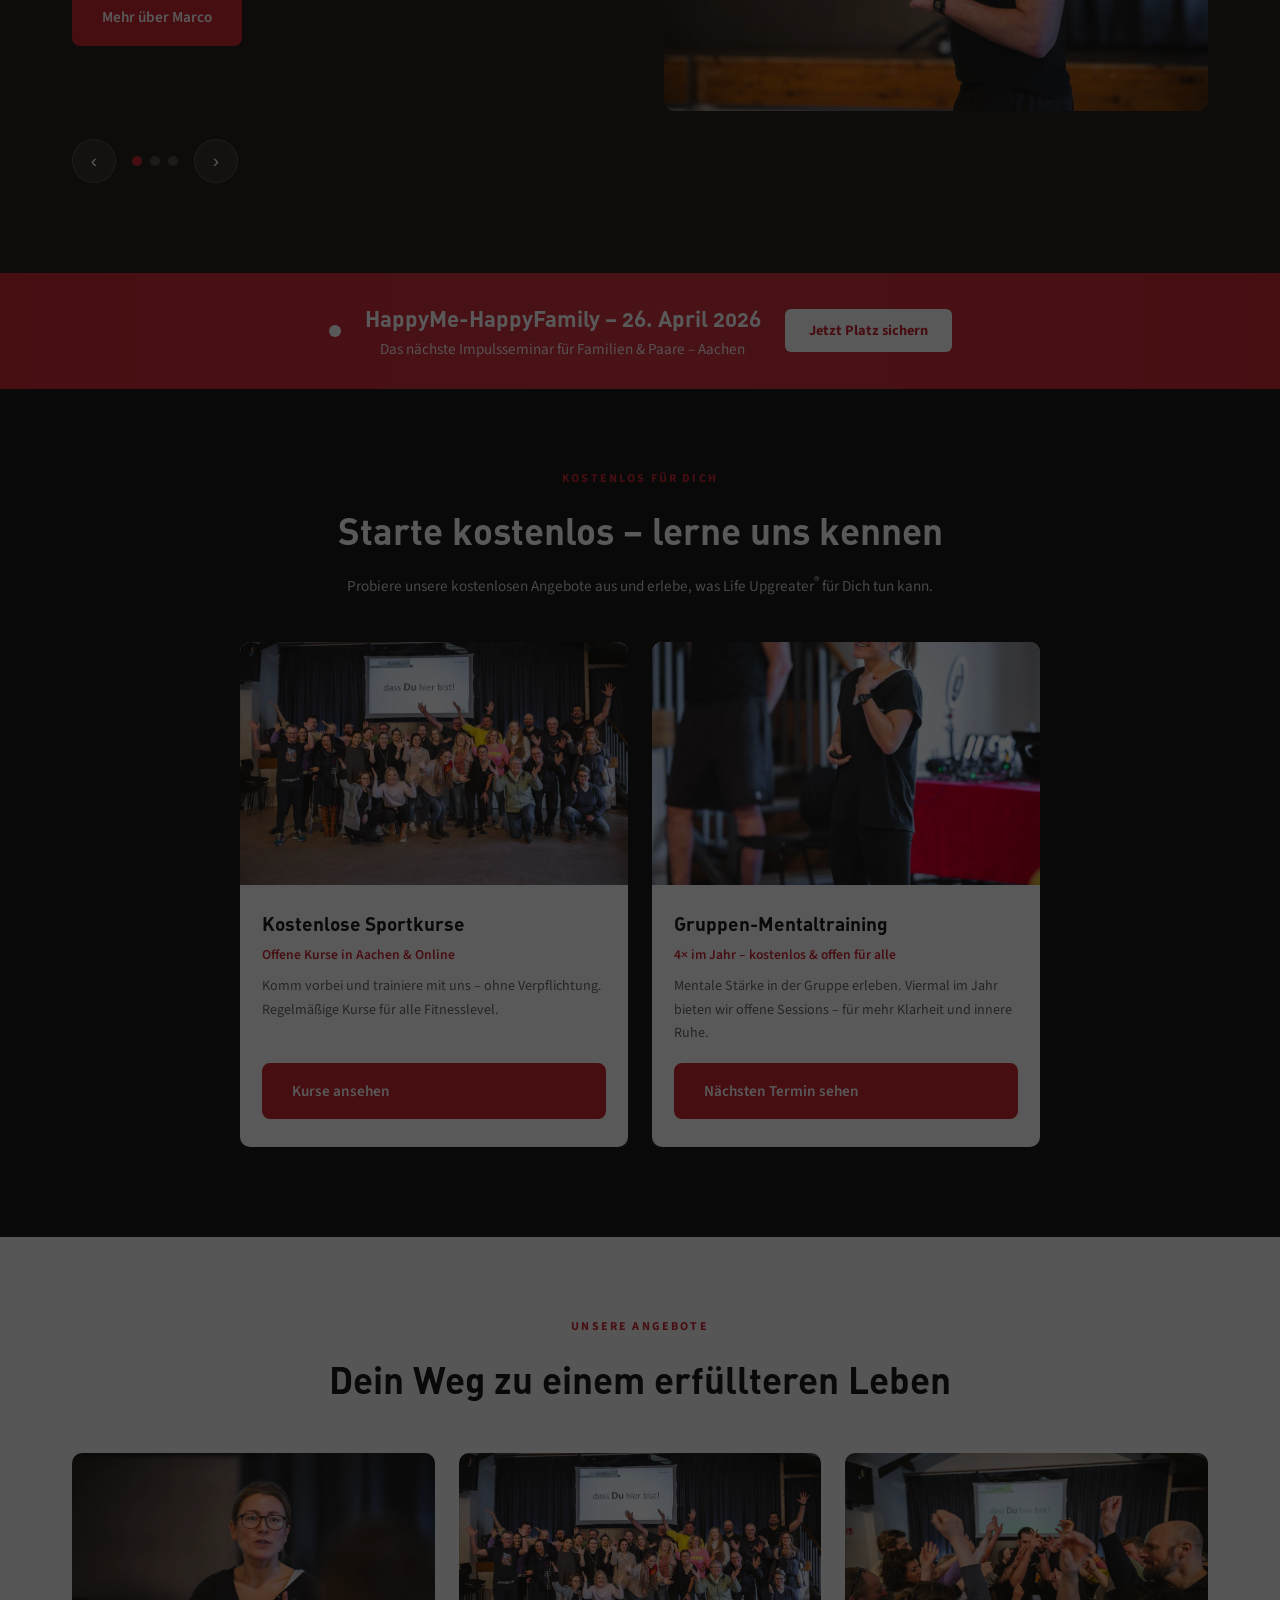
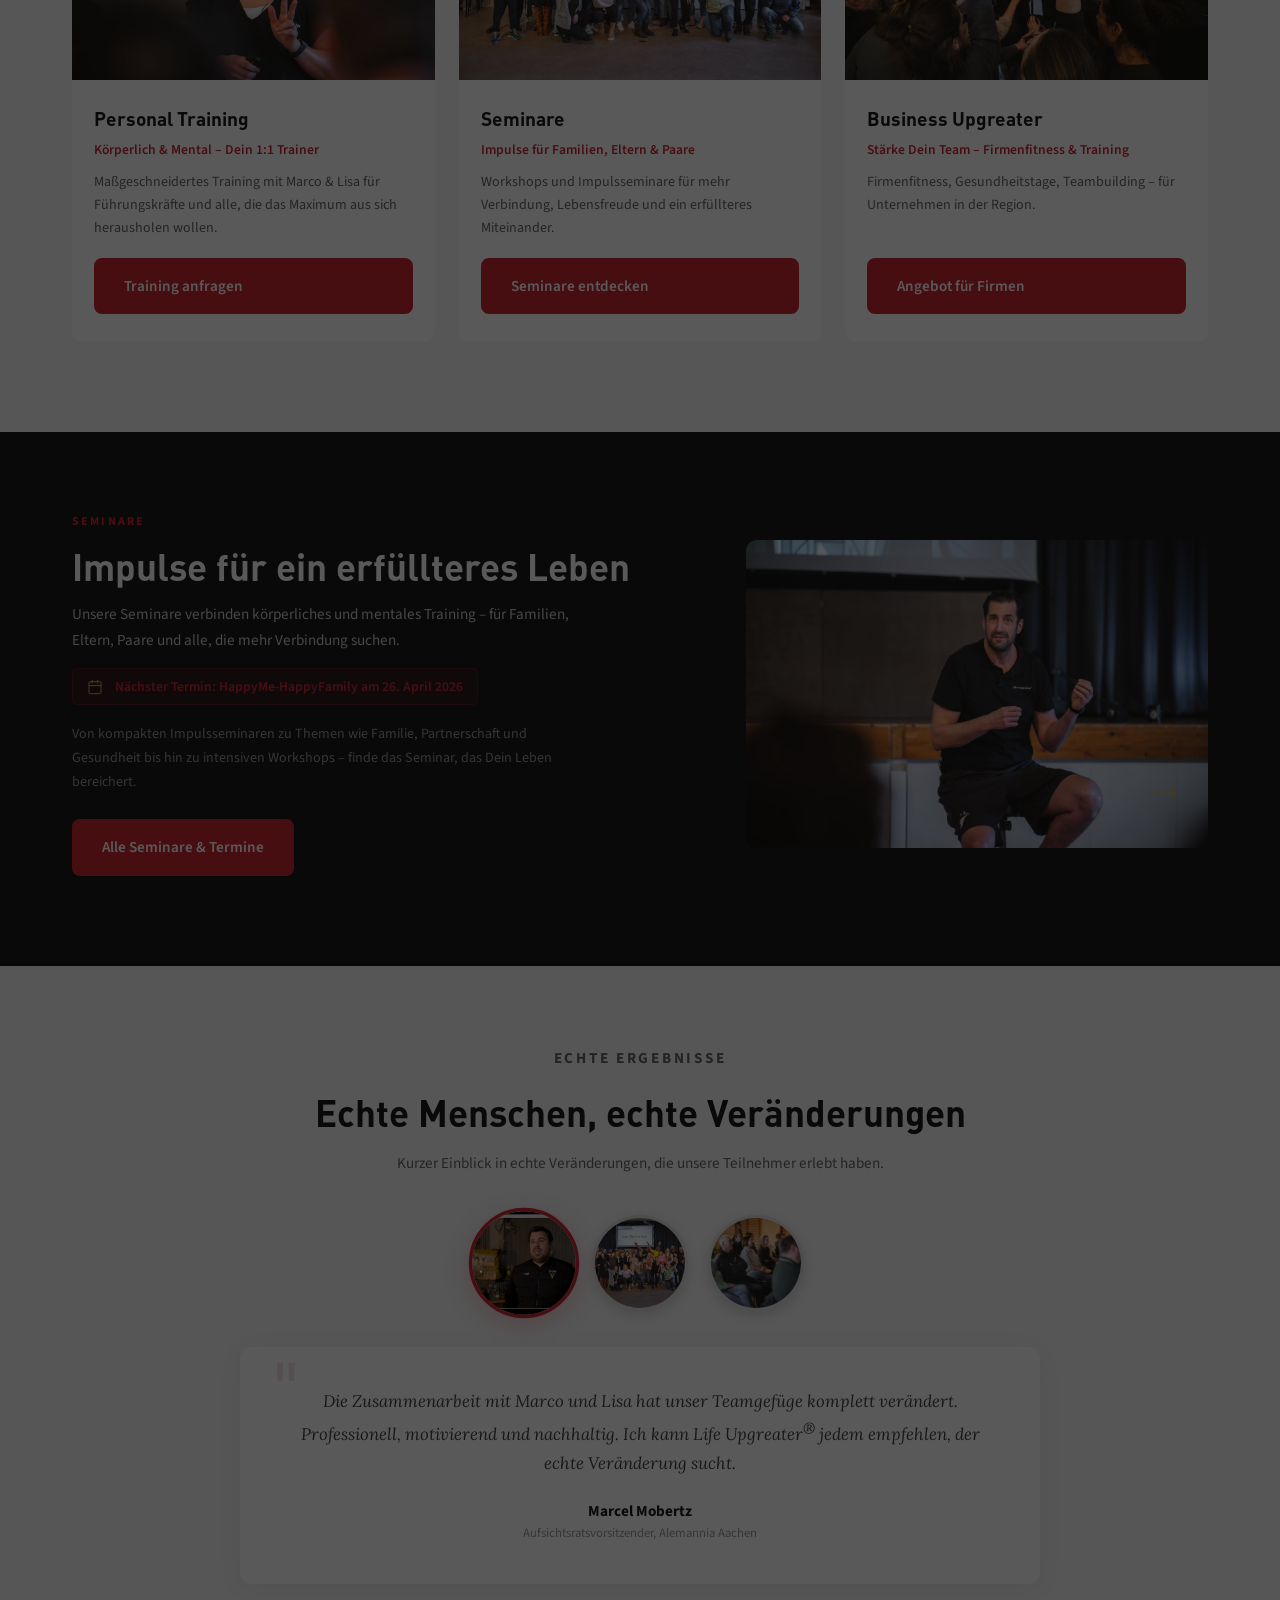
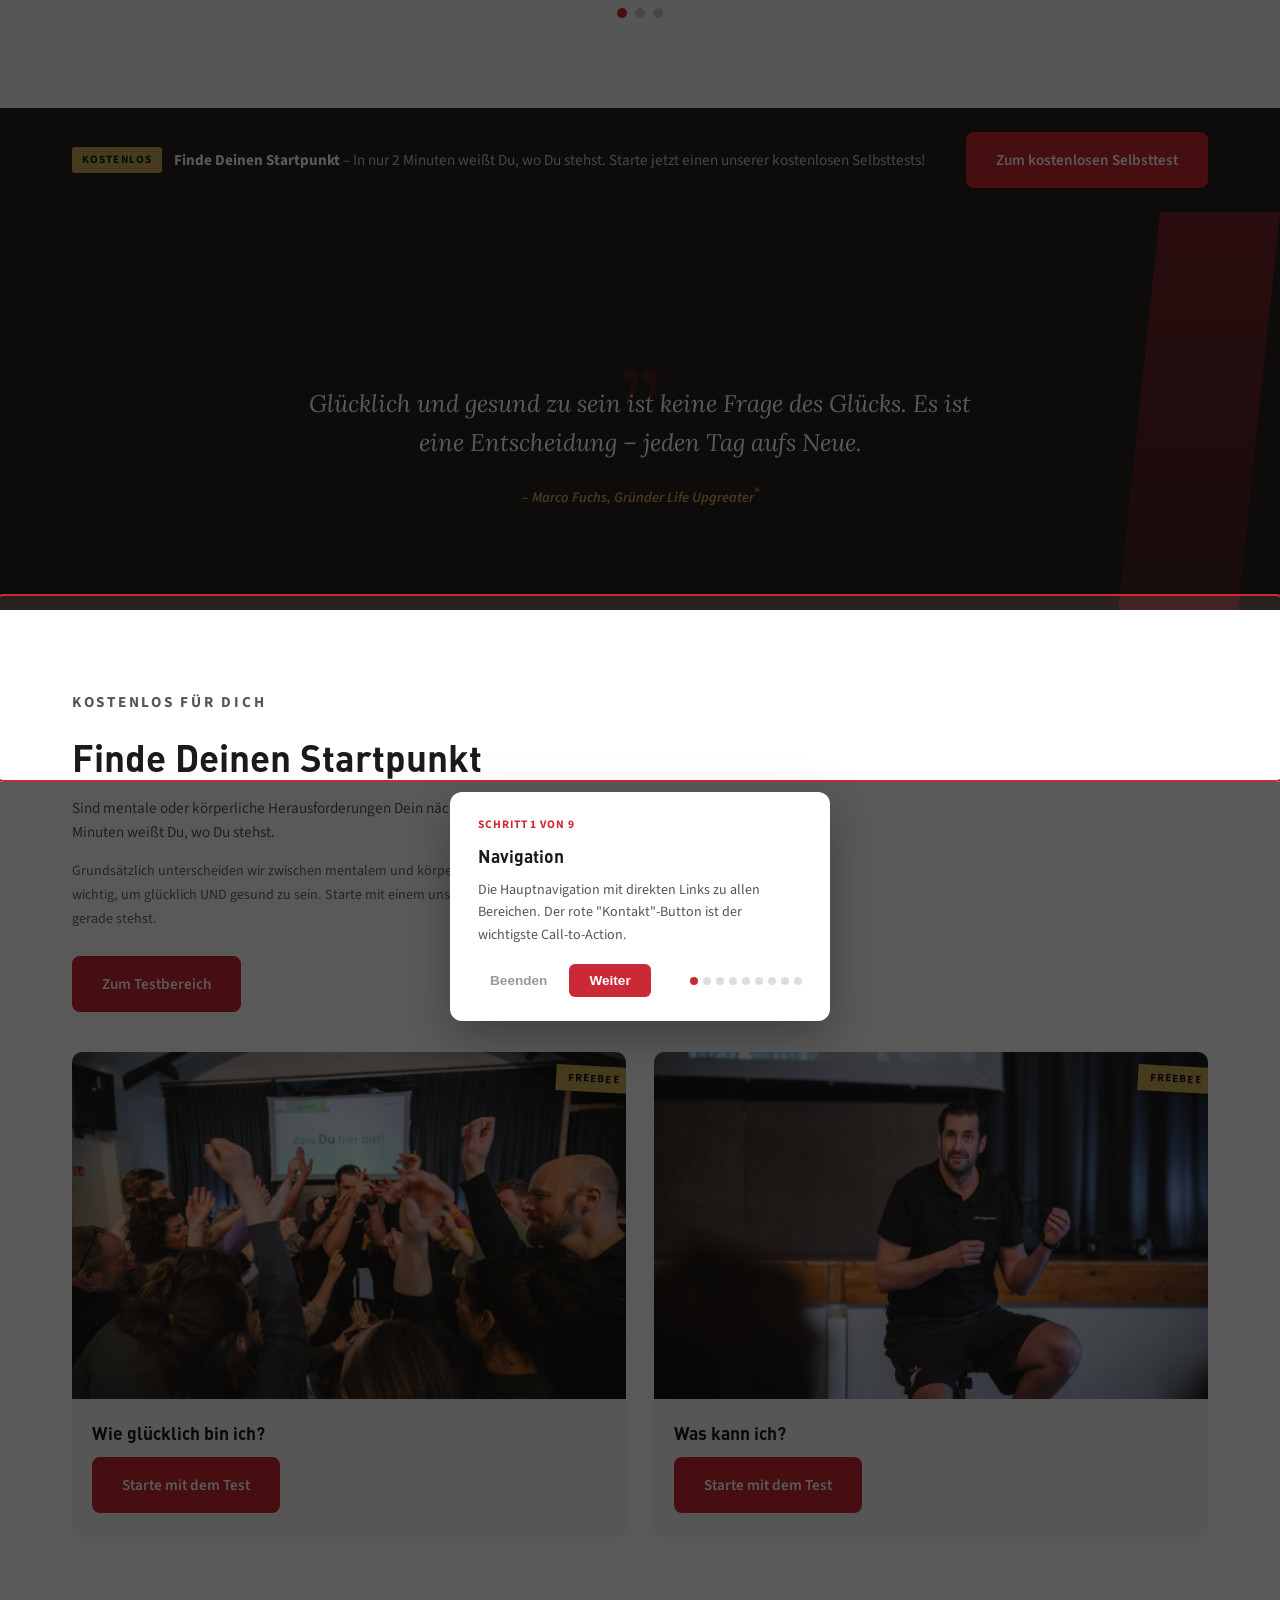
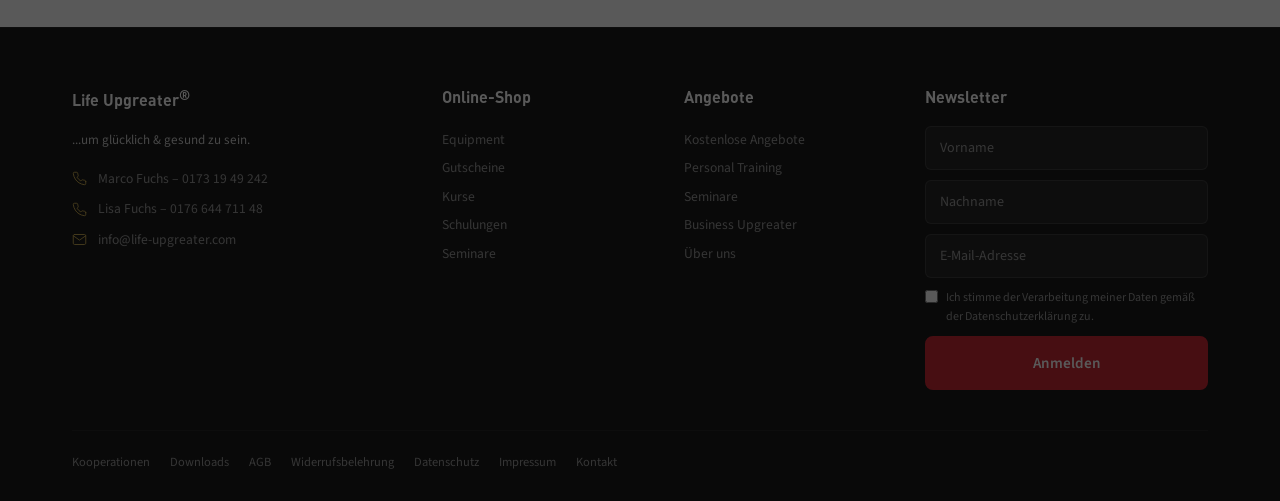
==== commit b68273fe: "Hide mobile-sub-links on desktop Added display:none default so injected mobile nav links only appear" ====
--- a/site/index.html
+++ b/site/index.html
@@ -846,6 +846,8 @@
     .d1 { transition-delay: 0.1s; }
     .d2 { transition-delay: 0.2s; }
     .d3 { transition-delay: 0.3s; }
+
+    .mobile-sub-links { display: none; }
 
     /* ── Responsive ── */
     @media (max-width: 960px) {
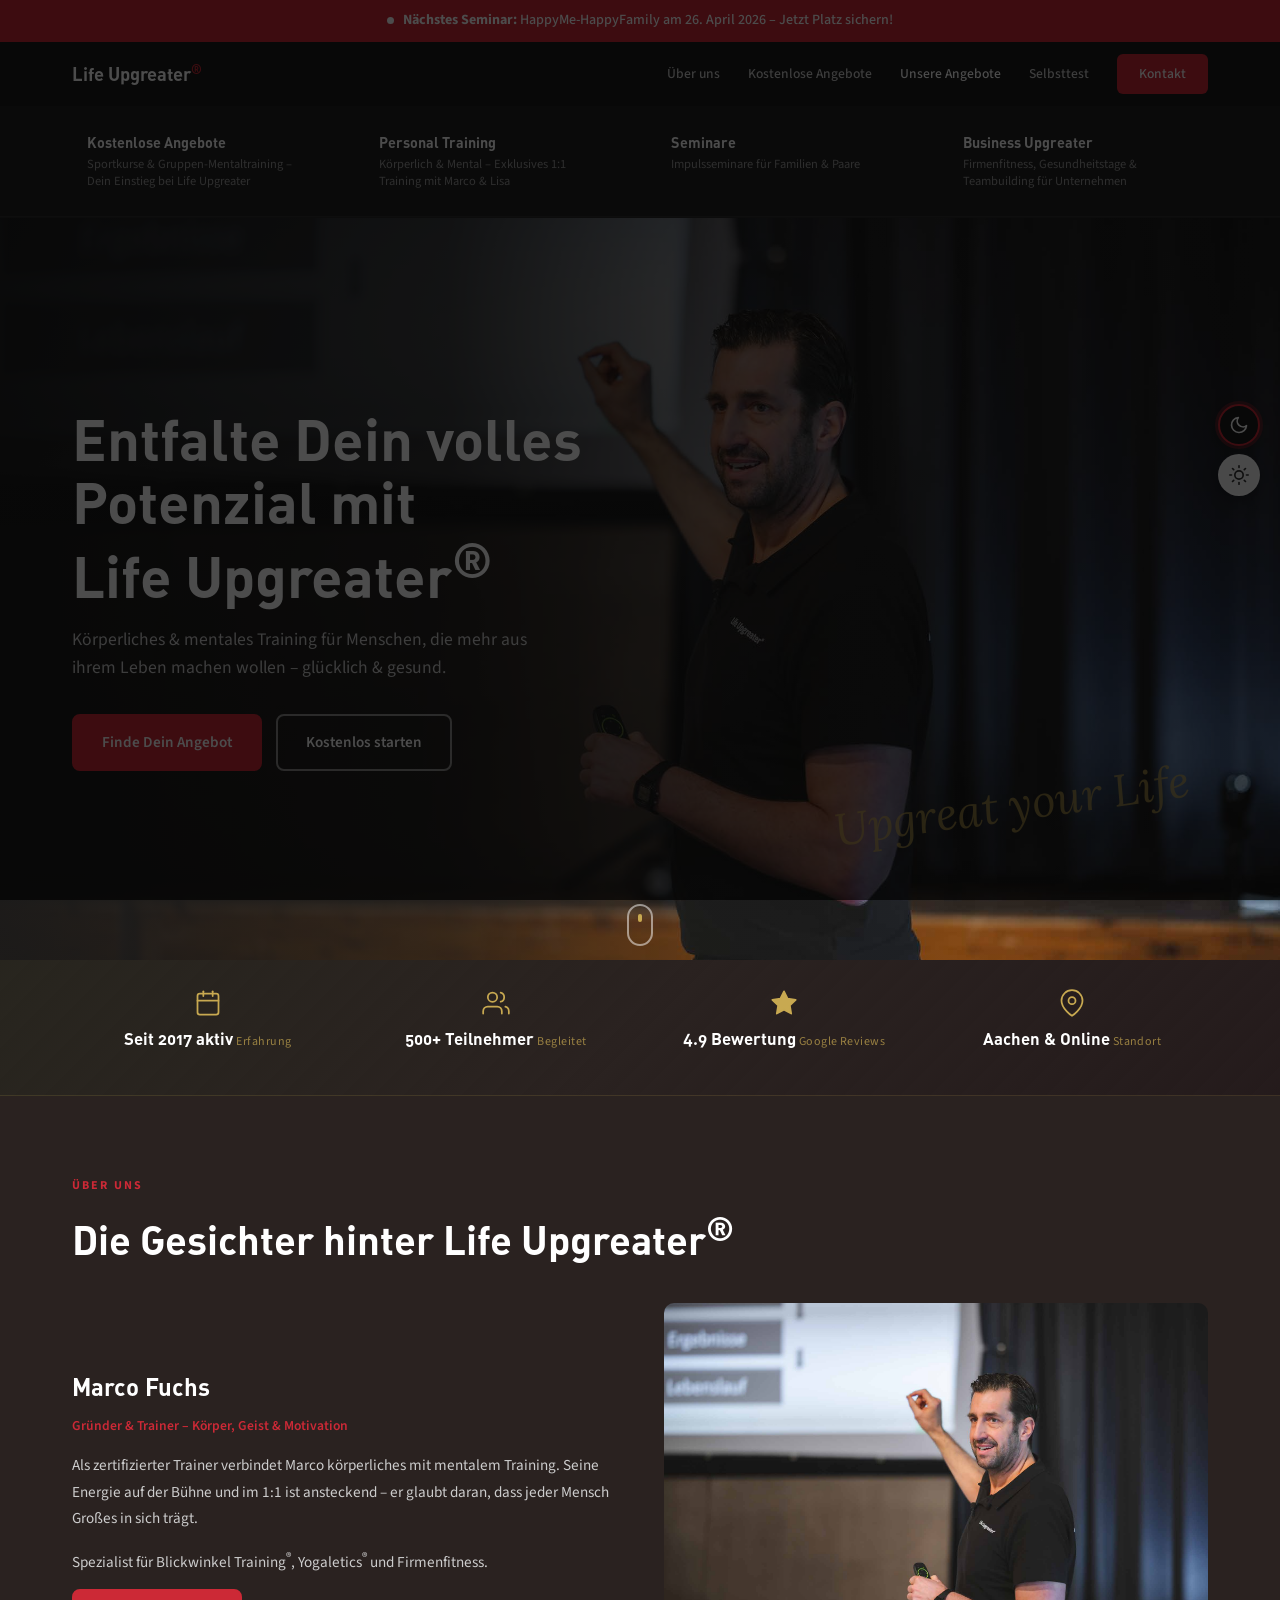
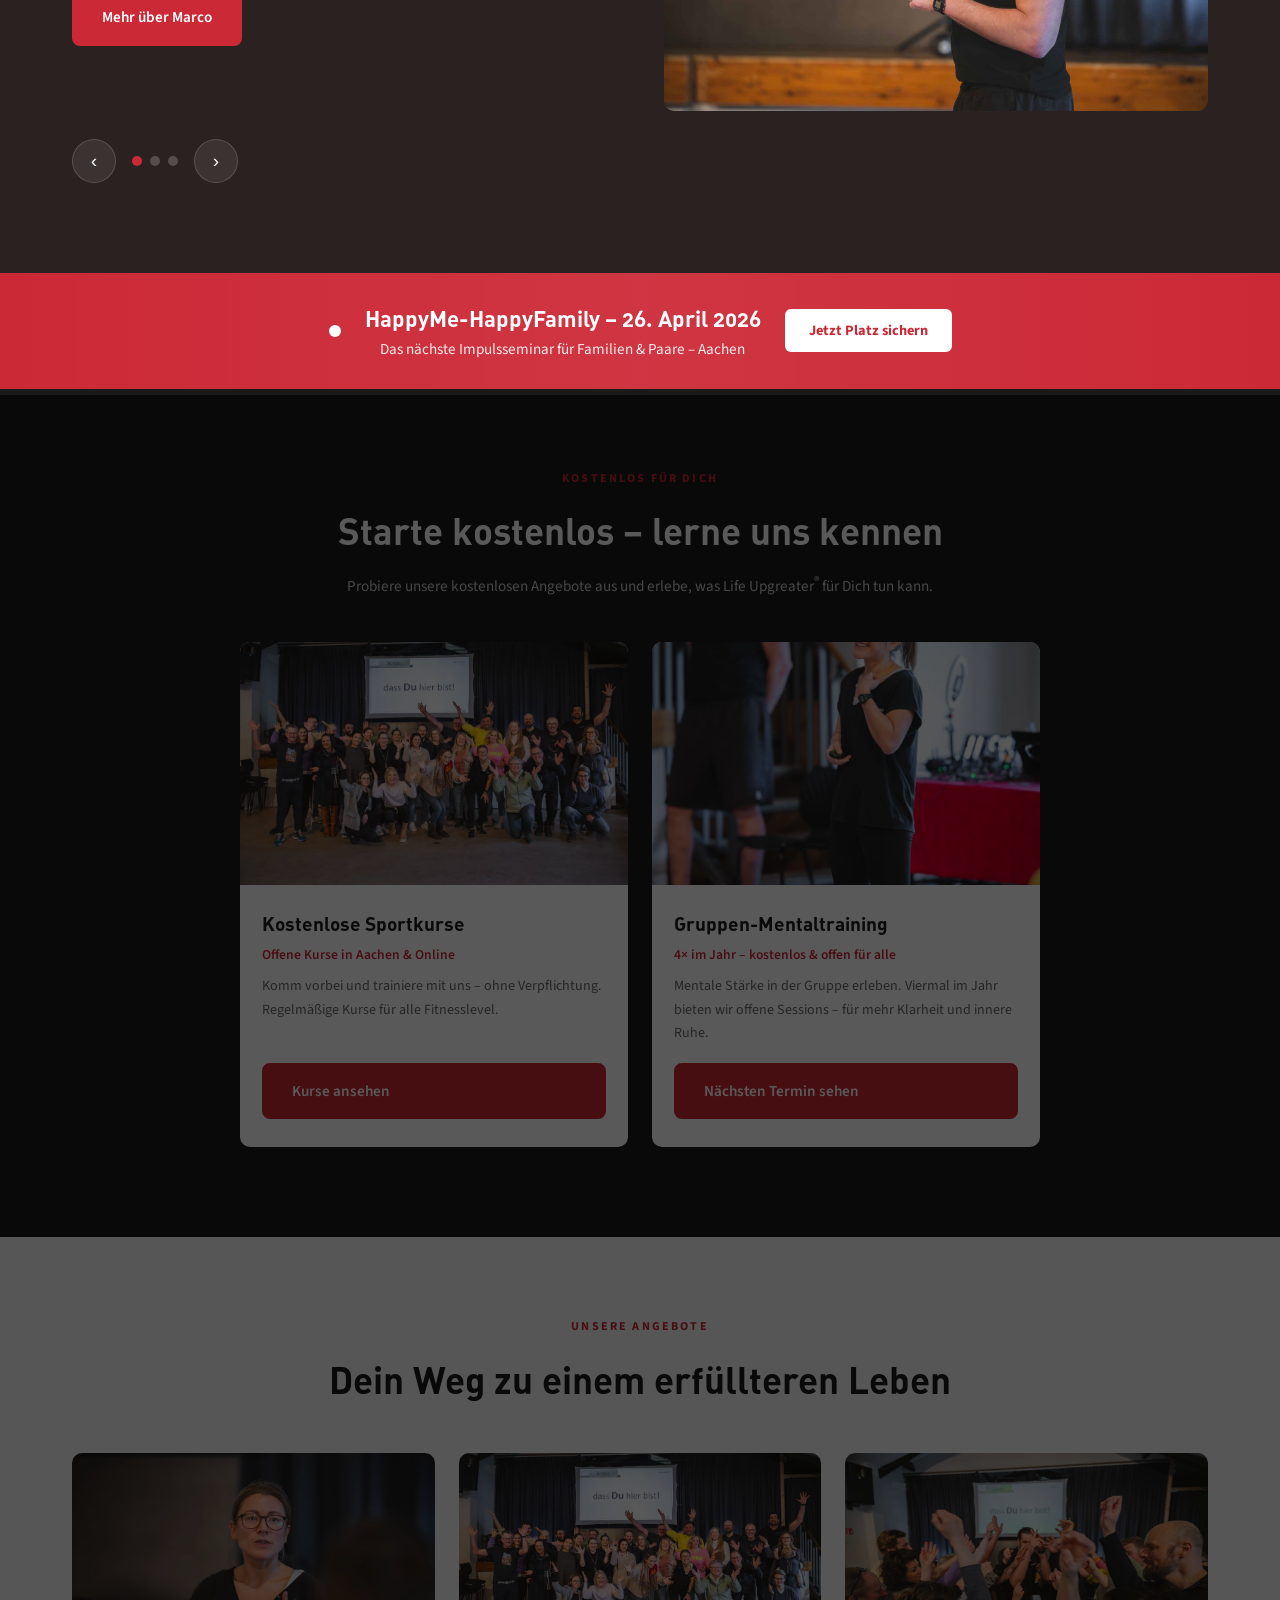
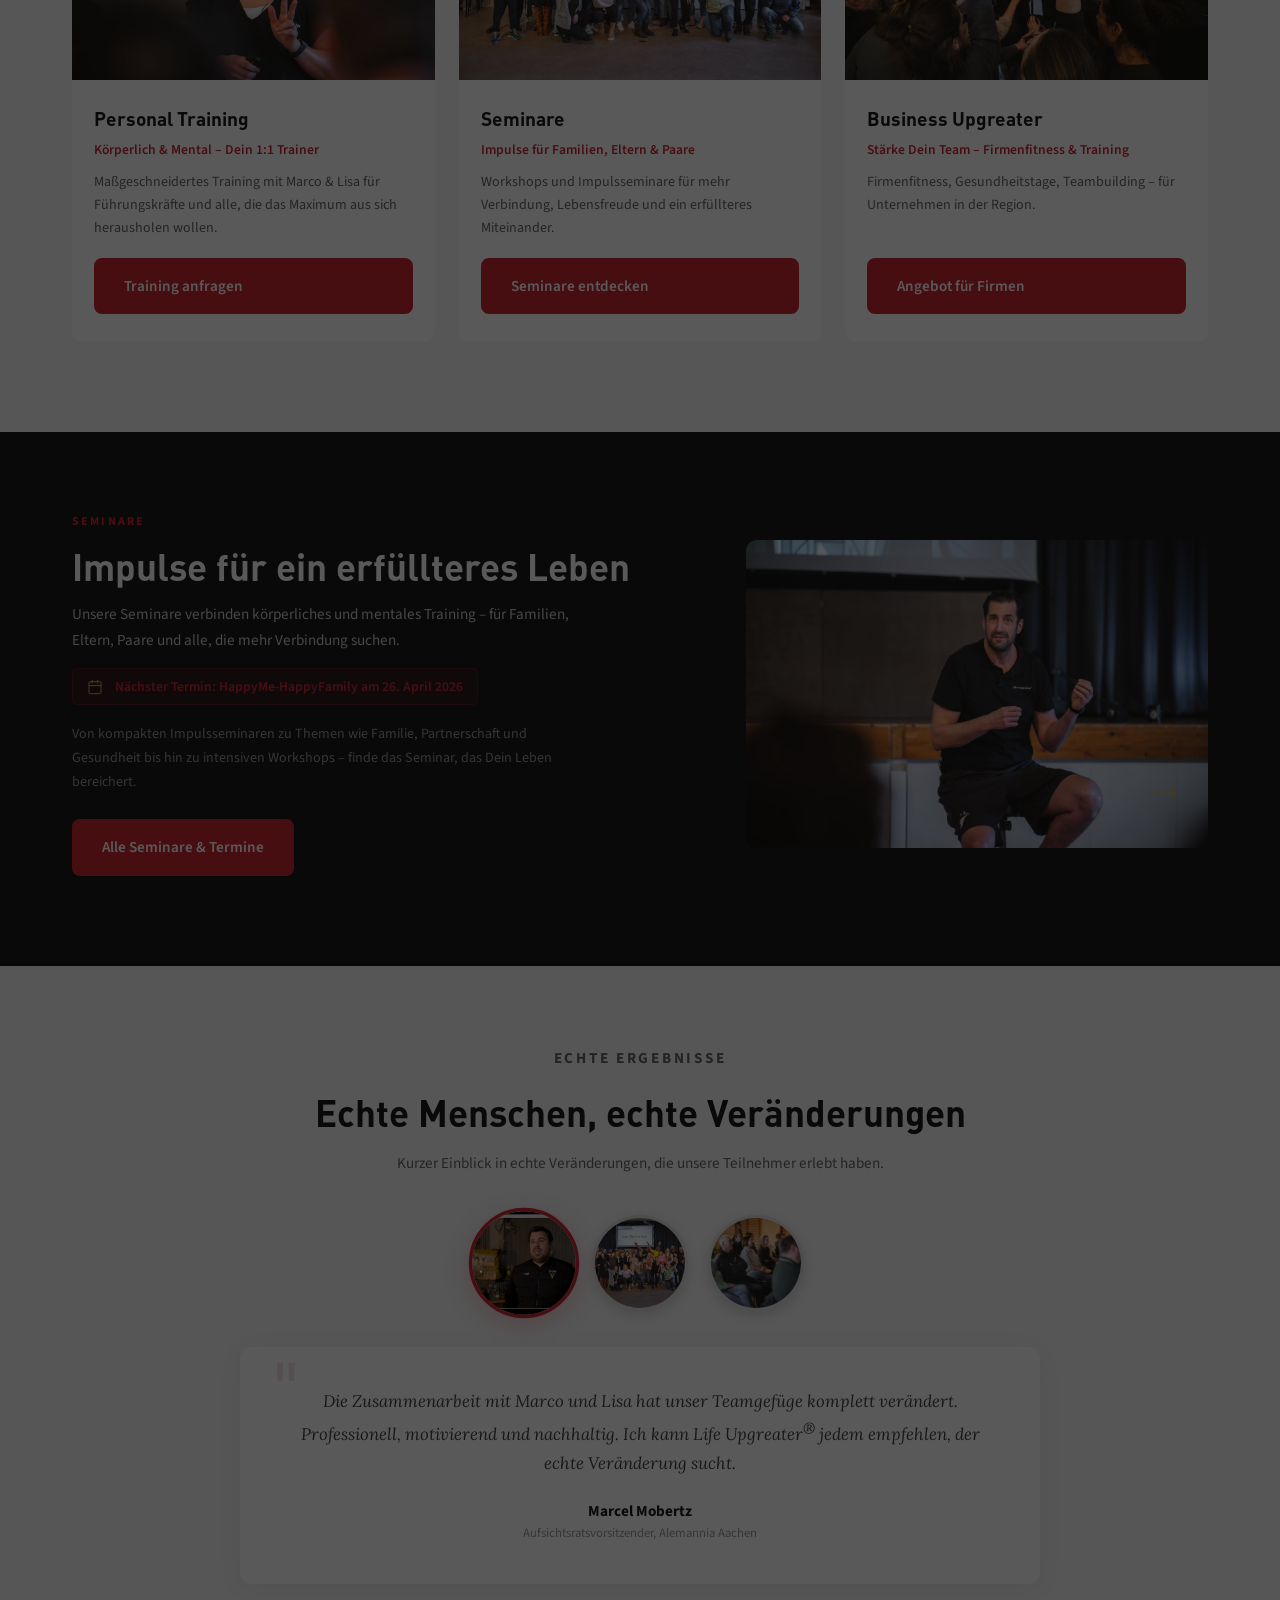
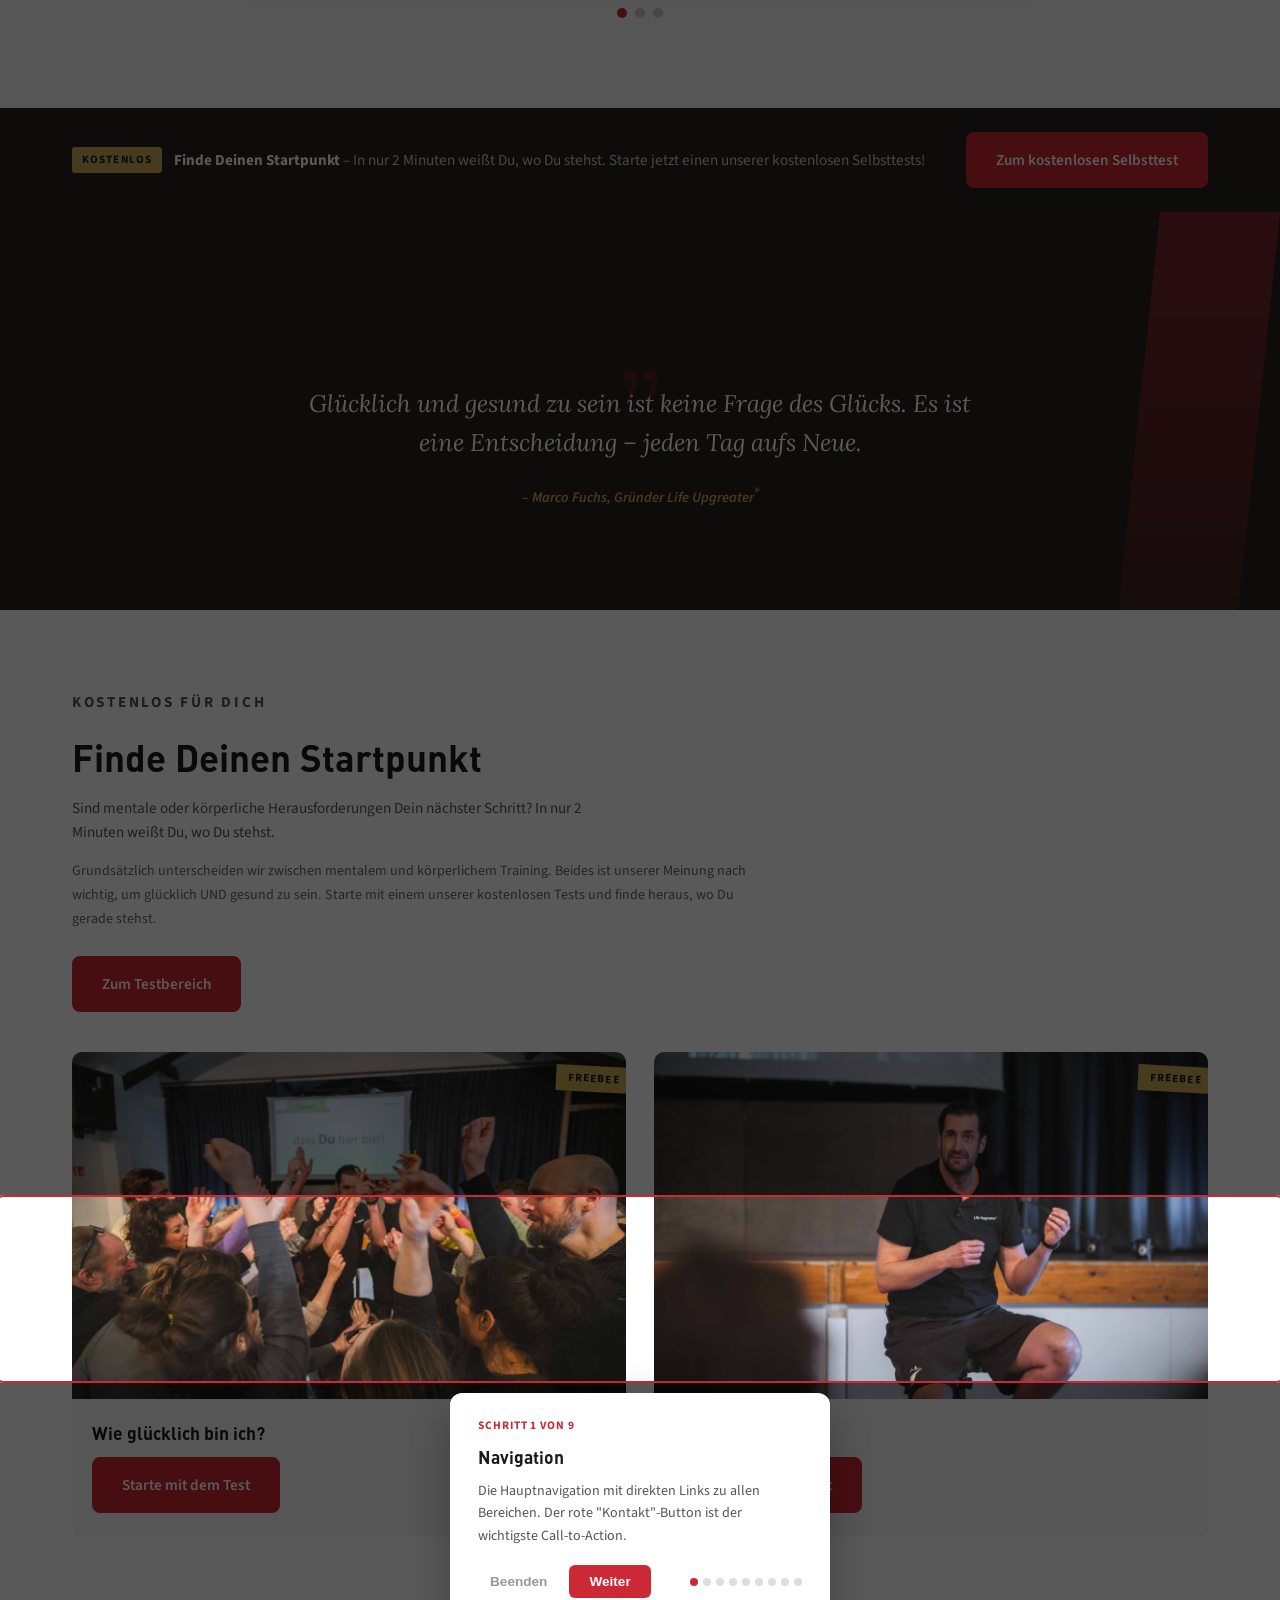
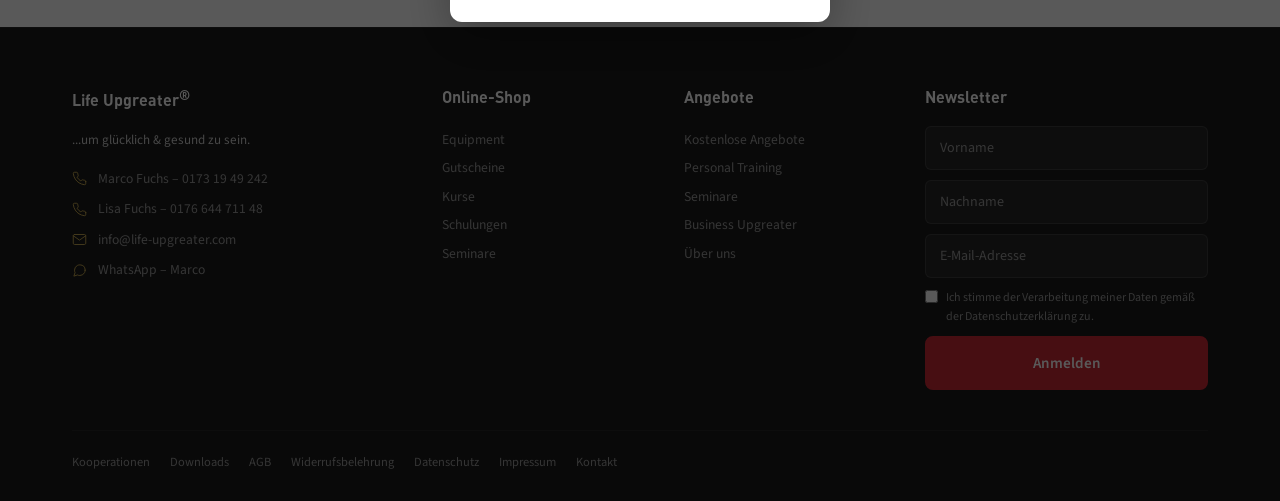
==== commit 155b8c27: "Add WhatsApp contact everywhere, seminar examples, PT trainer contacts - WhatsApp links in all foote" ====
--- a/site/index.html
+++ b/site/index.html
@@ -1593,6 +1593,10 @@
           <span class="ico"><svg viewBox="0 0 24 24"><path d="M4 4h16c1.1 0 2 .9 2 2v12c0 1.1-.9 2-2 2H4c-1.1 0-2-.9-2-2V6c0-1.1.9-2 2-2z"/><polyline points="22,6 12,13 2,6"/></svg></span>
           <a href="mailto:info@life-upgreater.com">info@life-upgreater.com</a>
         </div>
+        <div class="footer-contact-line">
+          <span class="ico"><svg viewBox="0 0 24 24"><path d="M21 11.5a8.38 8.38 0 0 1-.9 3.8 8.5 8.5 0 0 1-7.6 4.7 8.38 8.38 0 0 1-3.8-.9L3 21l1.9-5.7a8.38 8.38 0 0 1-.9-3.8 8.5 8.5 0 0 1 4.7-7.6 8.38 8.38 0 0 1 3.8-.9h.5a8.48 8.48 0 0 1 8 8v.5z"/></svg></span>
+          <a href="https://wa.me/491731949242" target="_blank">WhatsApp – Marco</a>
+        </div>
       </div>
 
       <!-- Spalte 2: Online-Shop -->
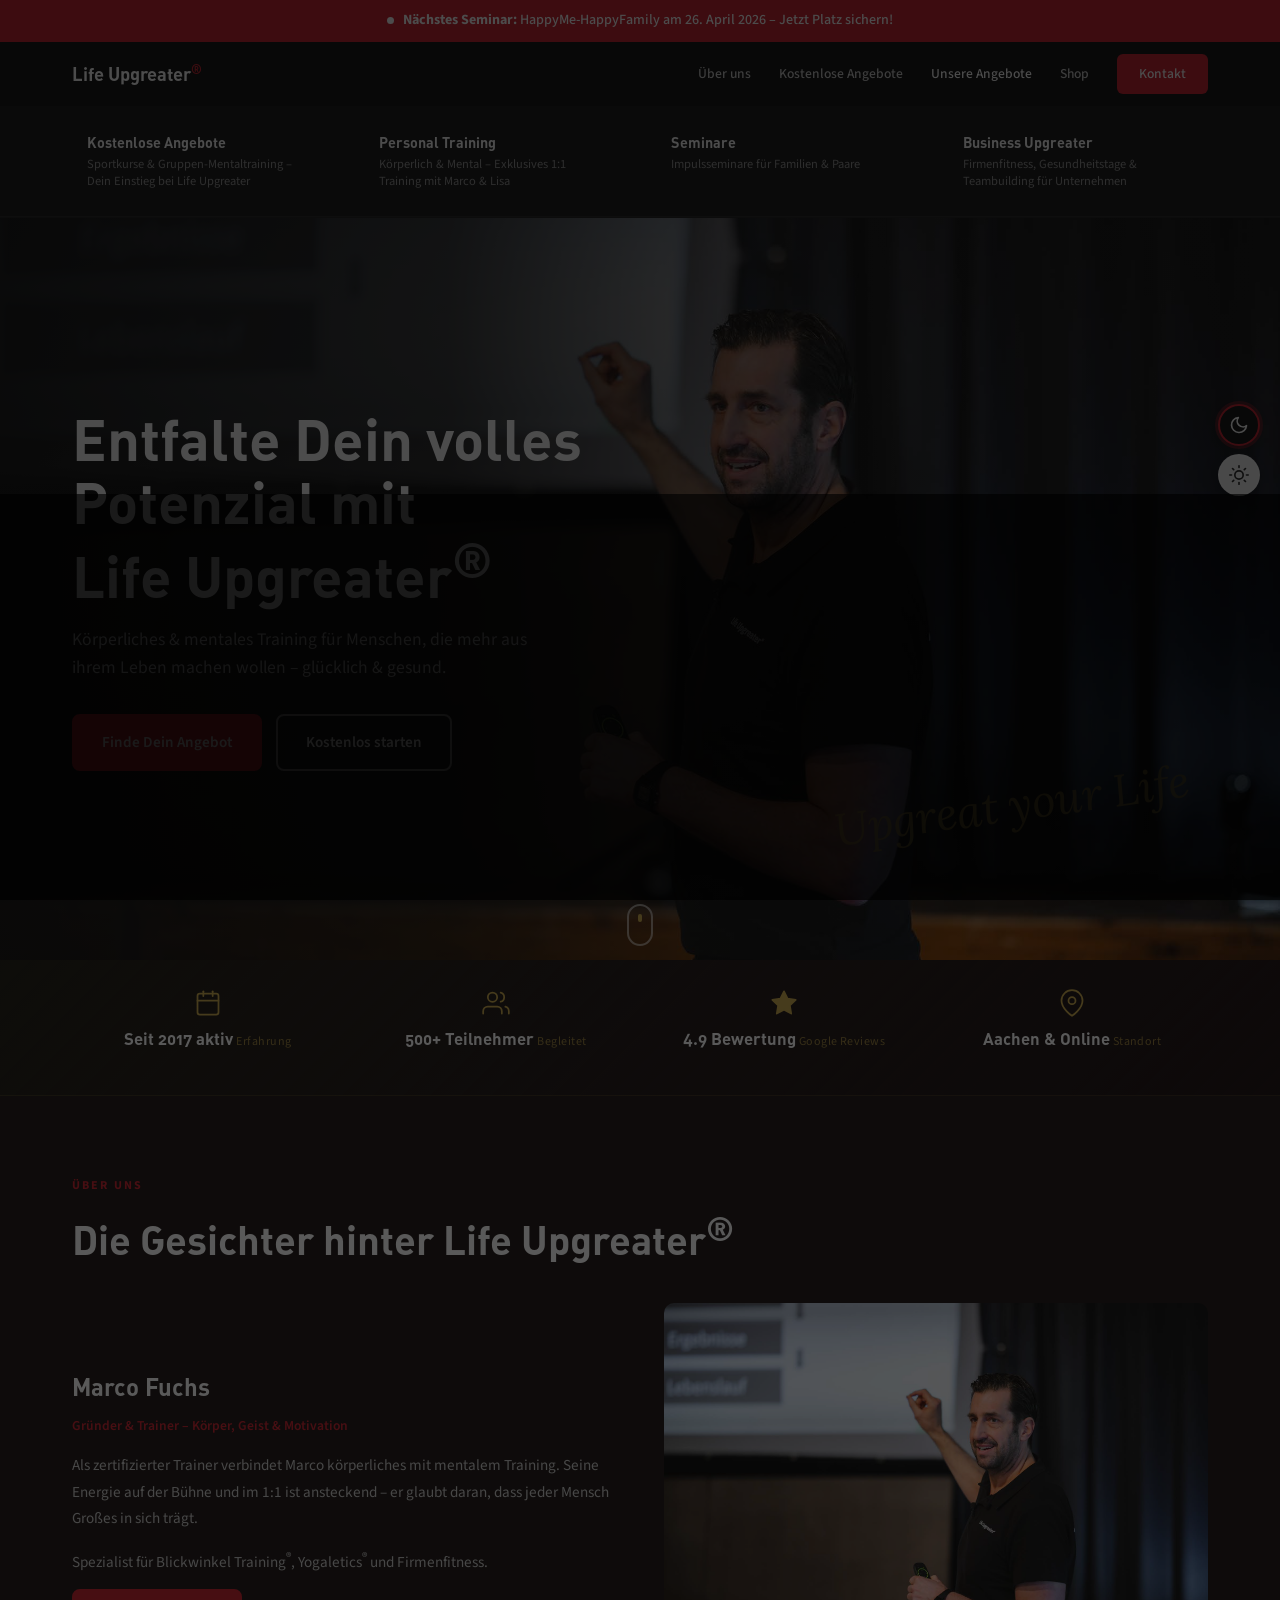
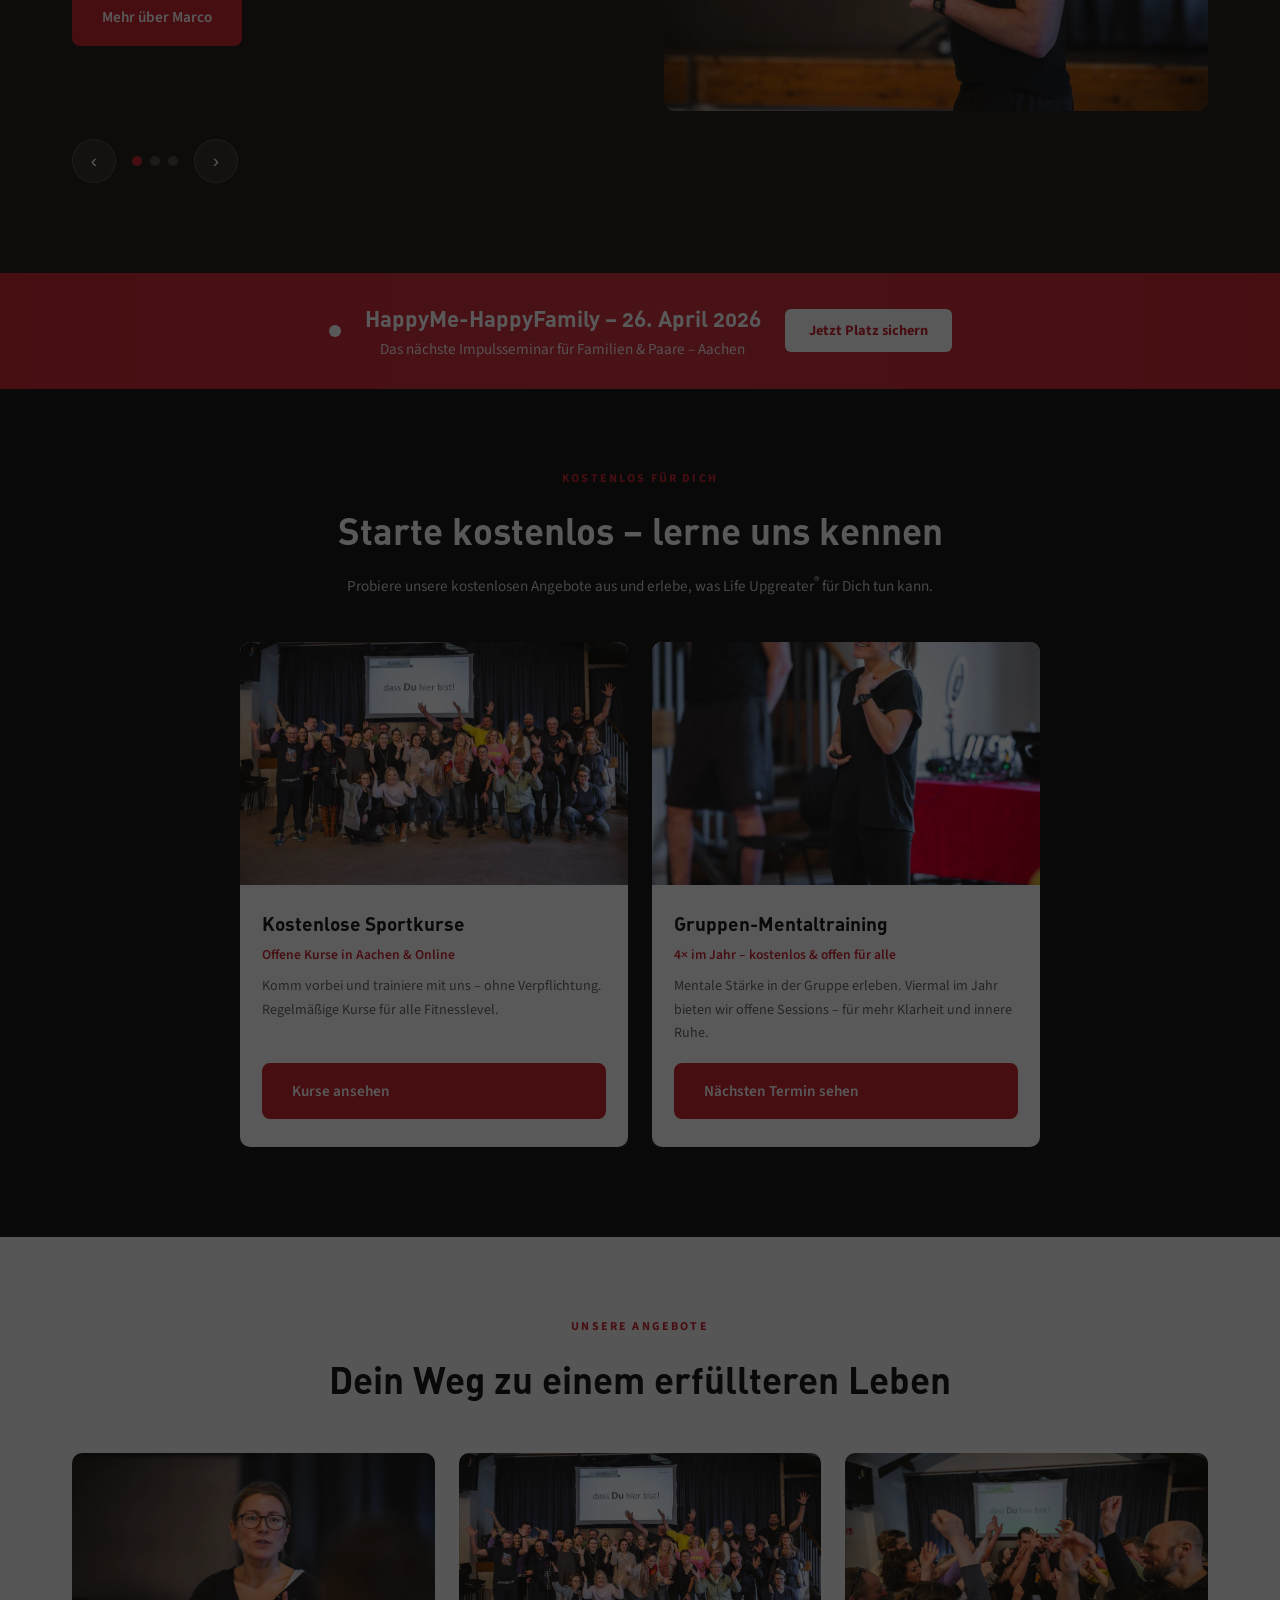
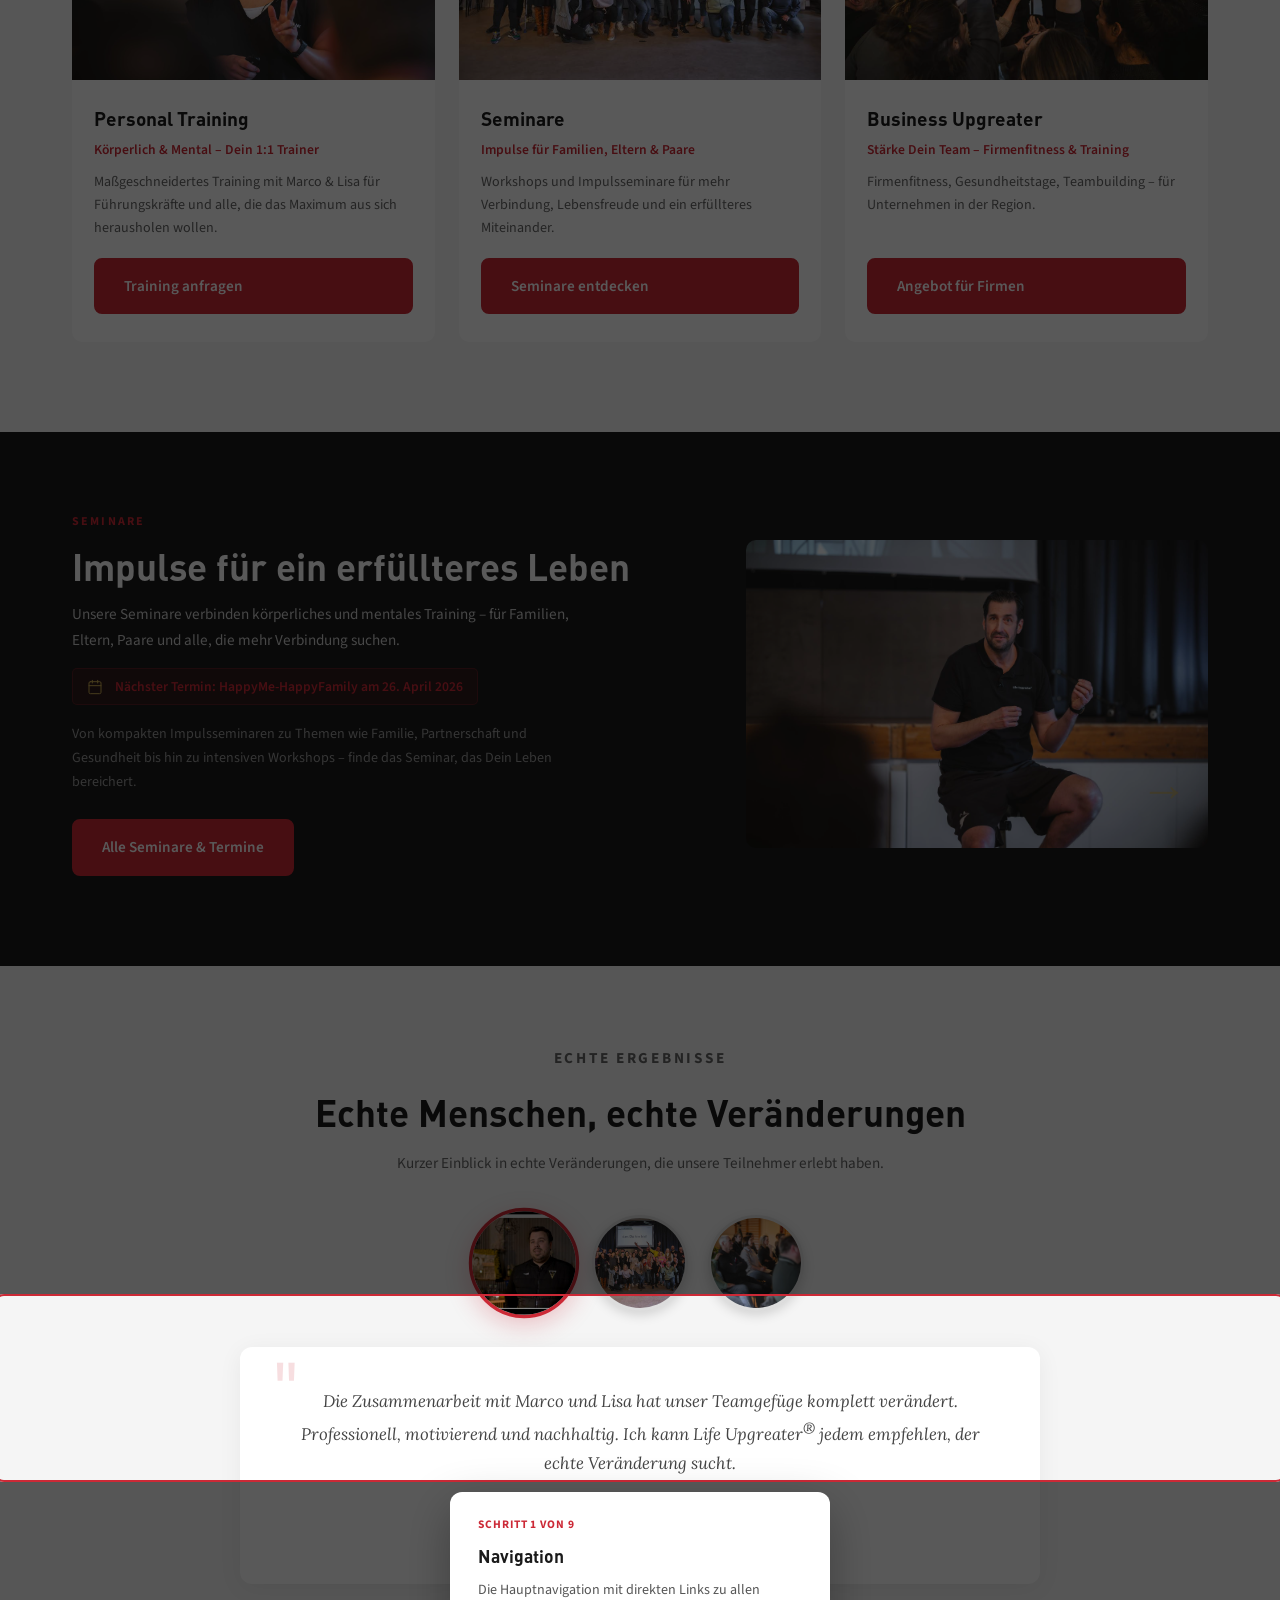
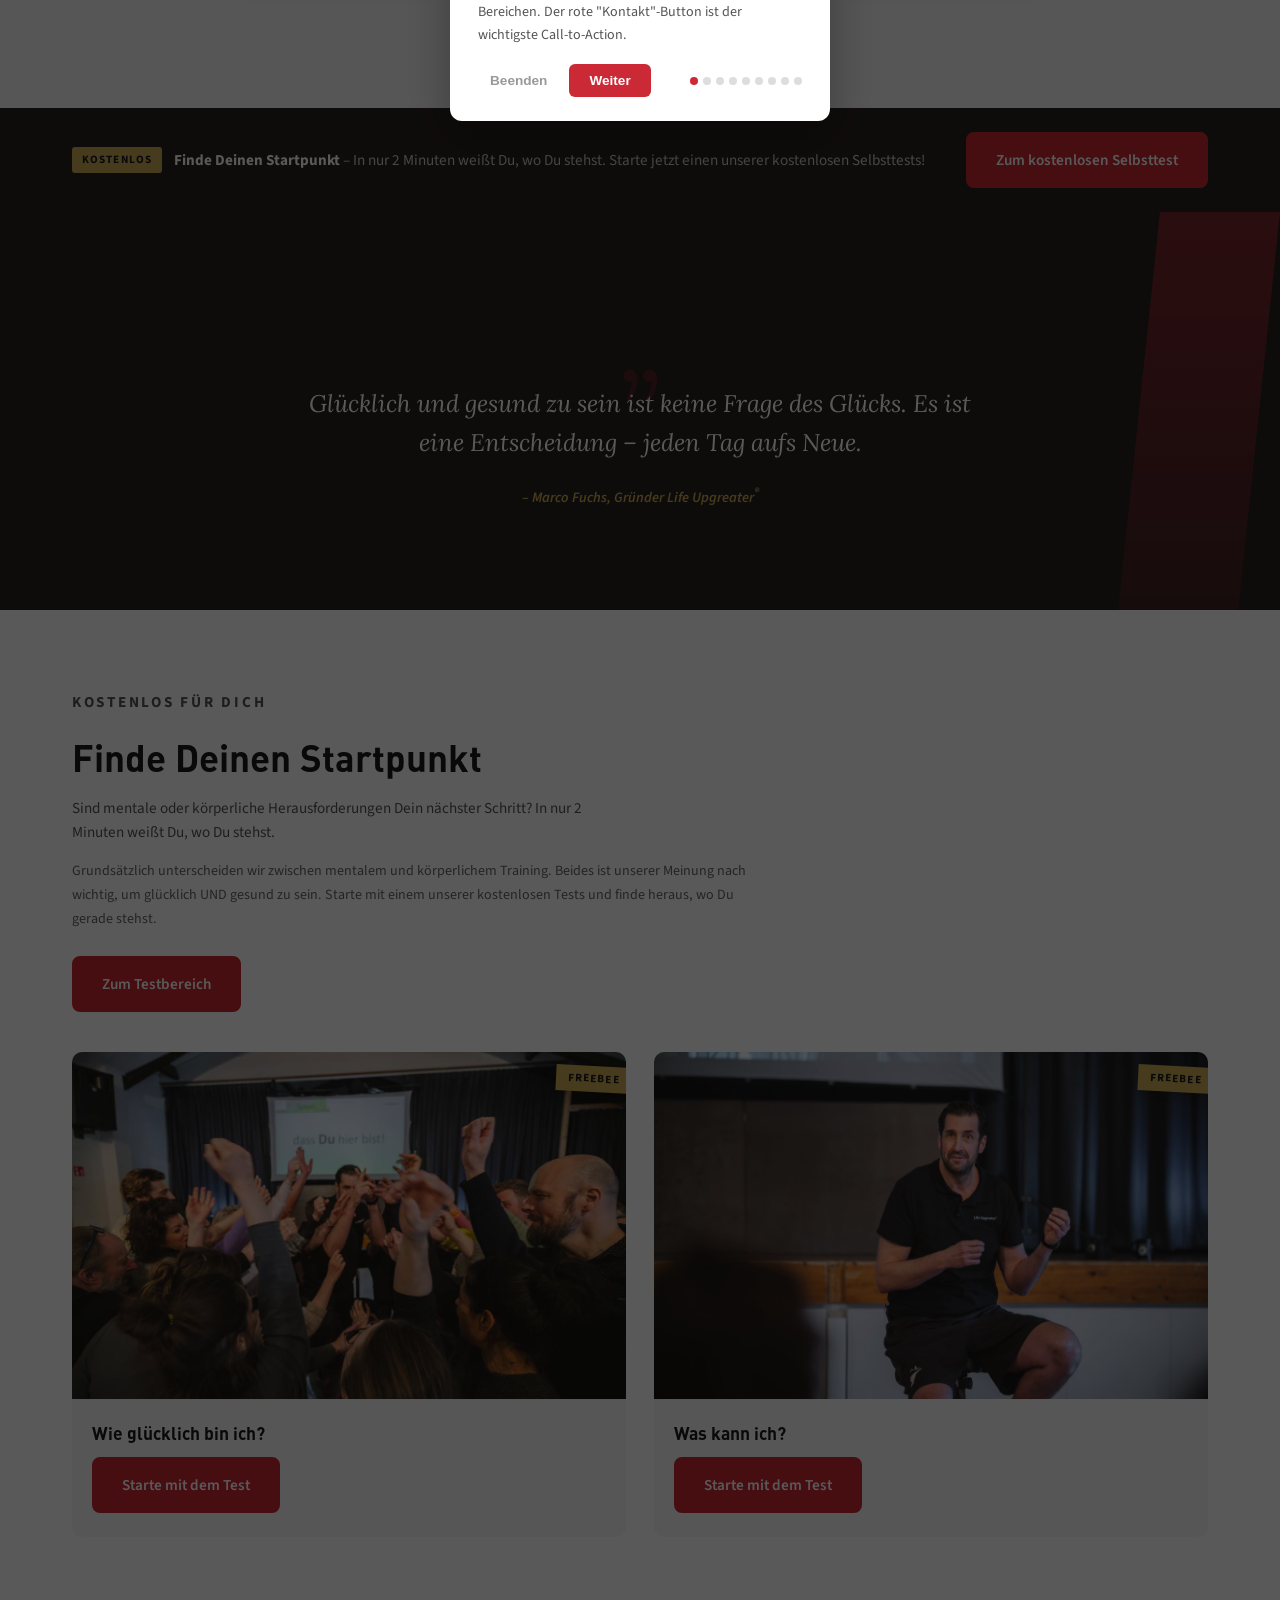
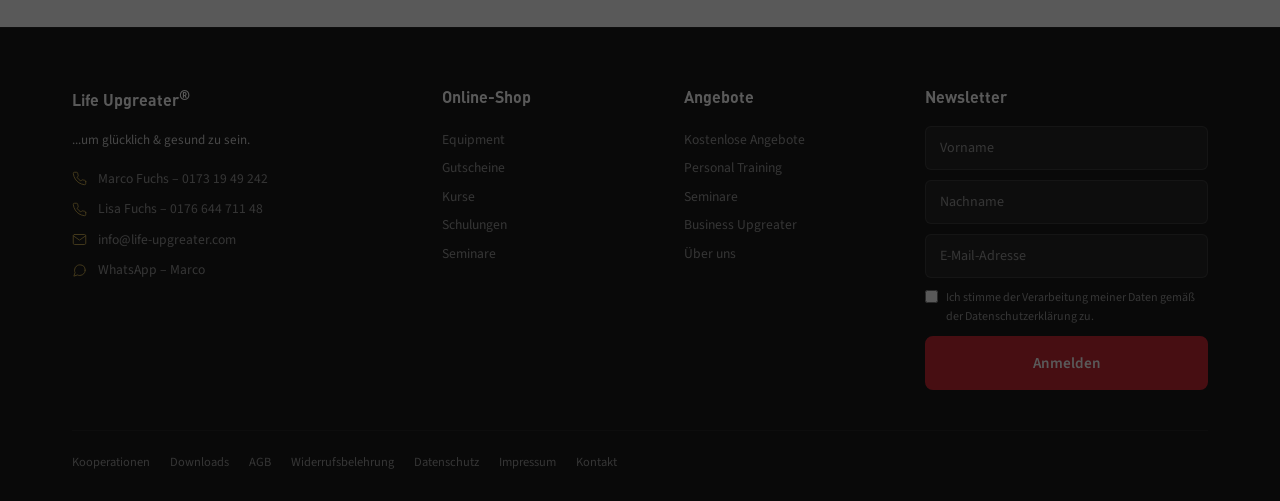
==== commit 089d5416: "Add Shop link to main navigation on all pages Replaced Selbsttest nav link with Shop link across all" ====
--- a/site/index.html
+++ b/site/index.html
@@ -1195,7 +1195,7 @@
       <a href="ueber-uns.html">Über uns</a>
       <a href="#kostenlos">Kostenlose Angebote</a>
       <a href="#angebote" class="active">Unsere Angebote</a>
-      <a href="#selftest">Selbsttest</a>
+      <a href="shop.html">Shop</a>
       <a href="#" class="nav-cta">Kontakt</a>
     </div>
     <button class="nav-hamburger" id="navToggle" aria-label="Menü">
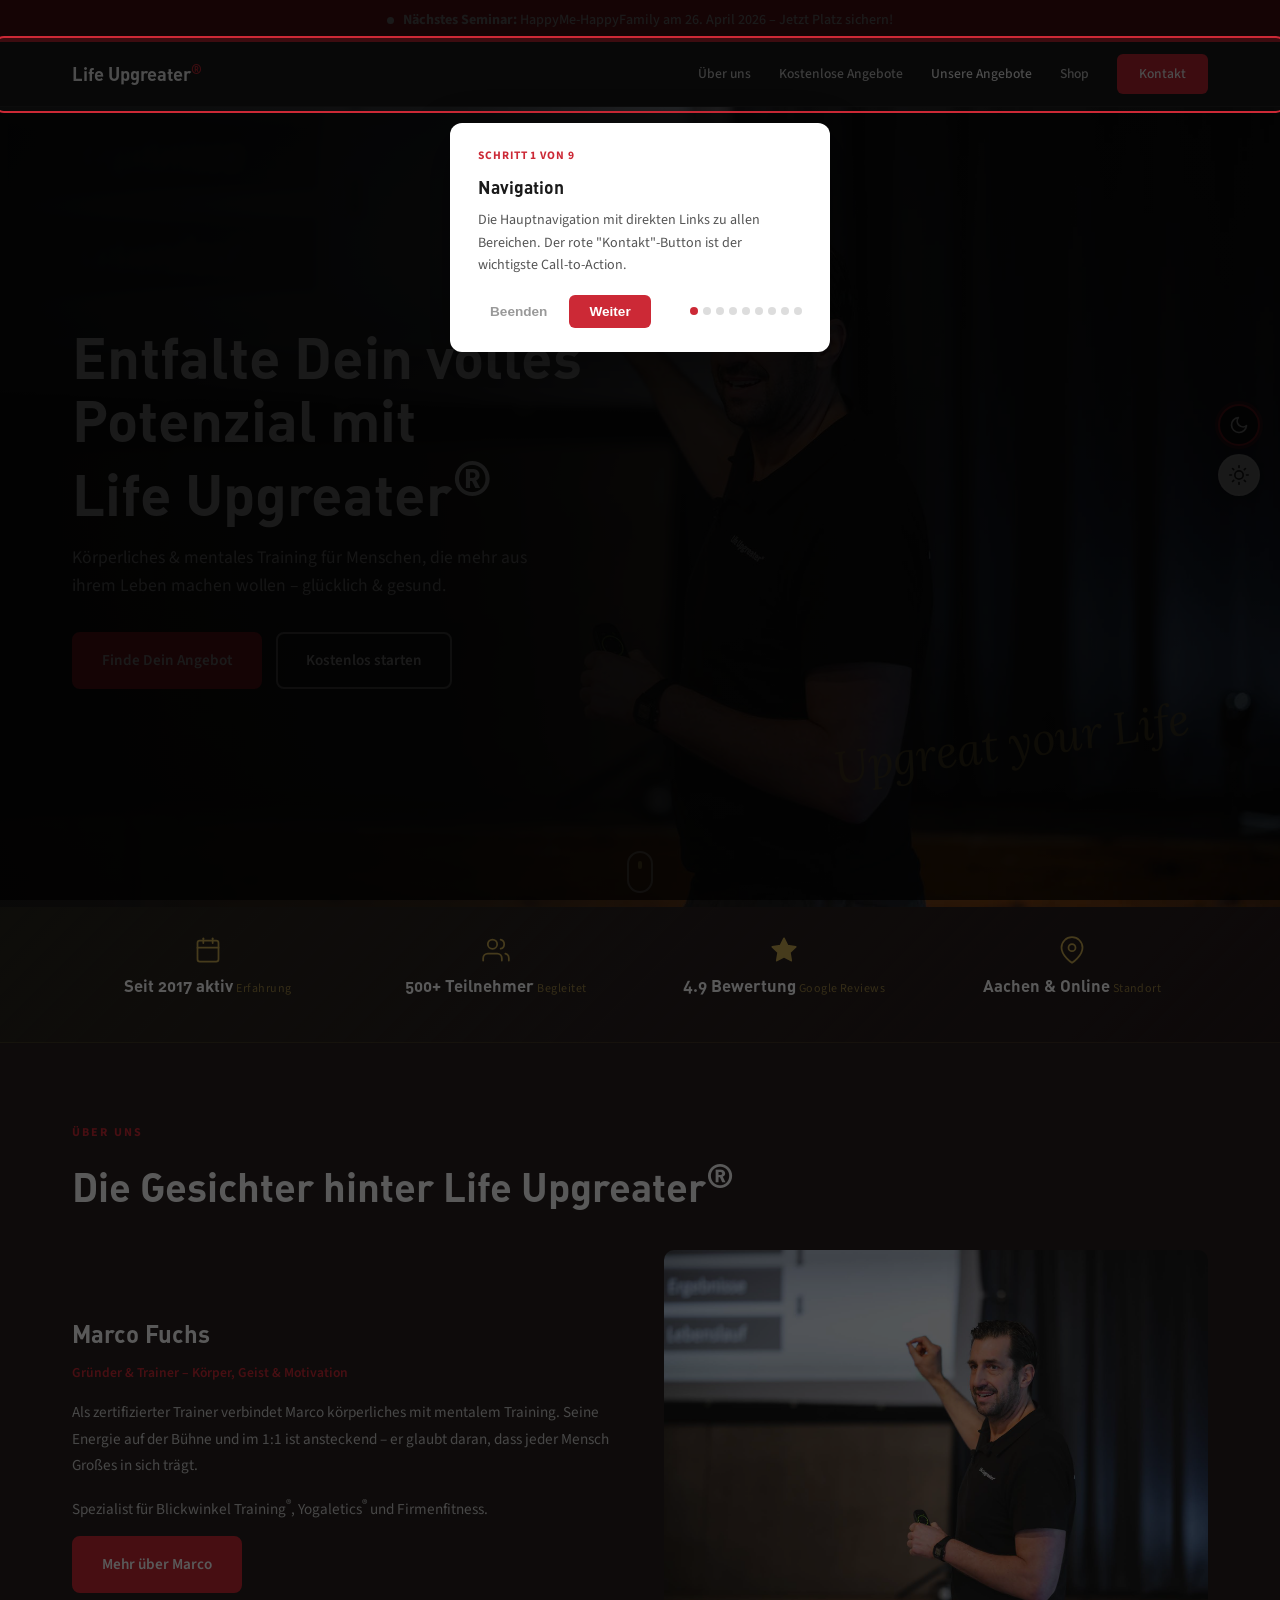
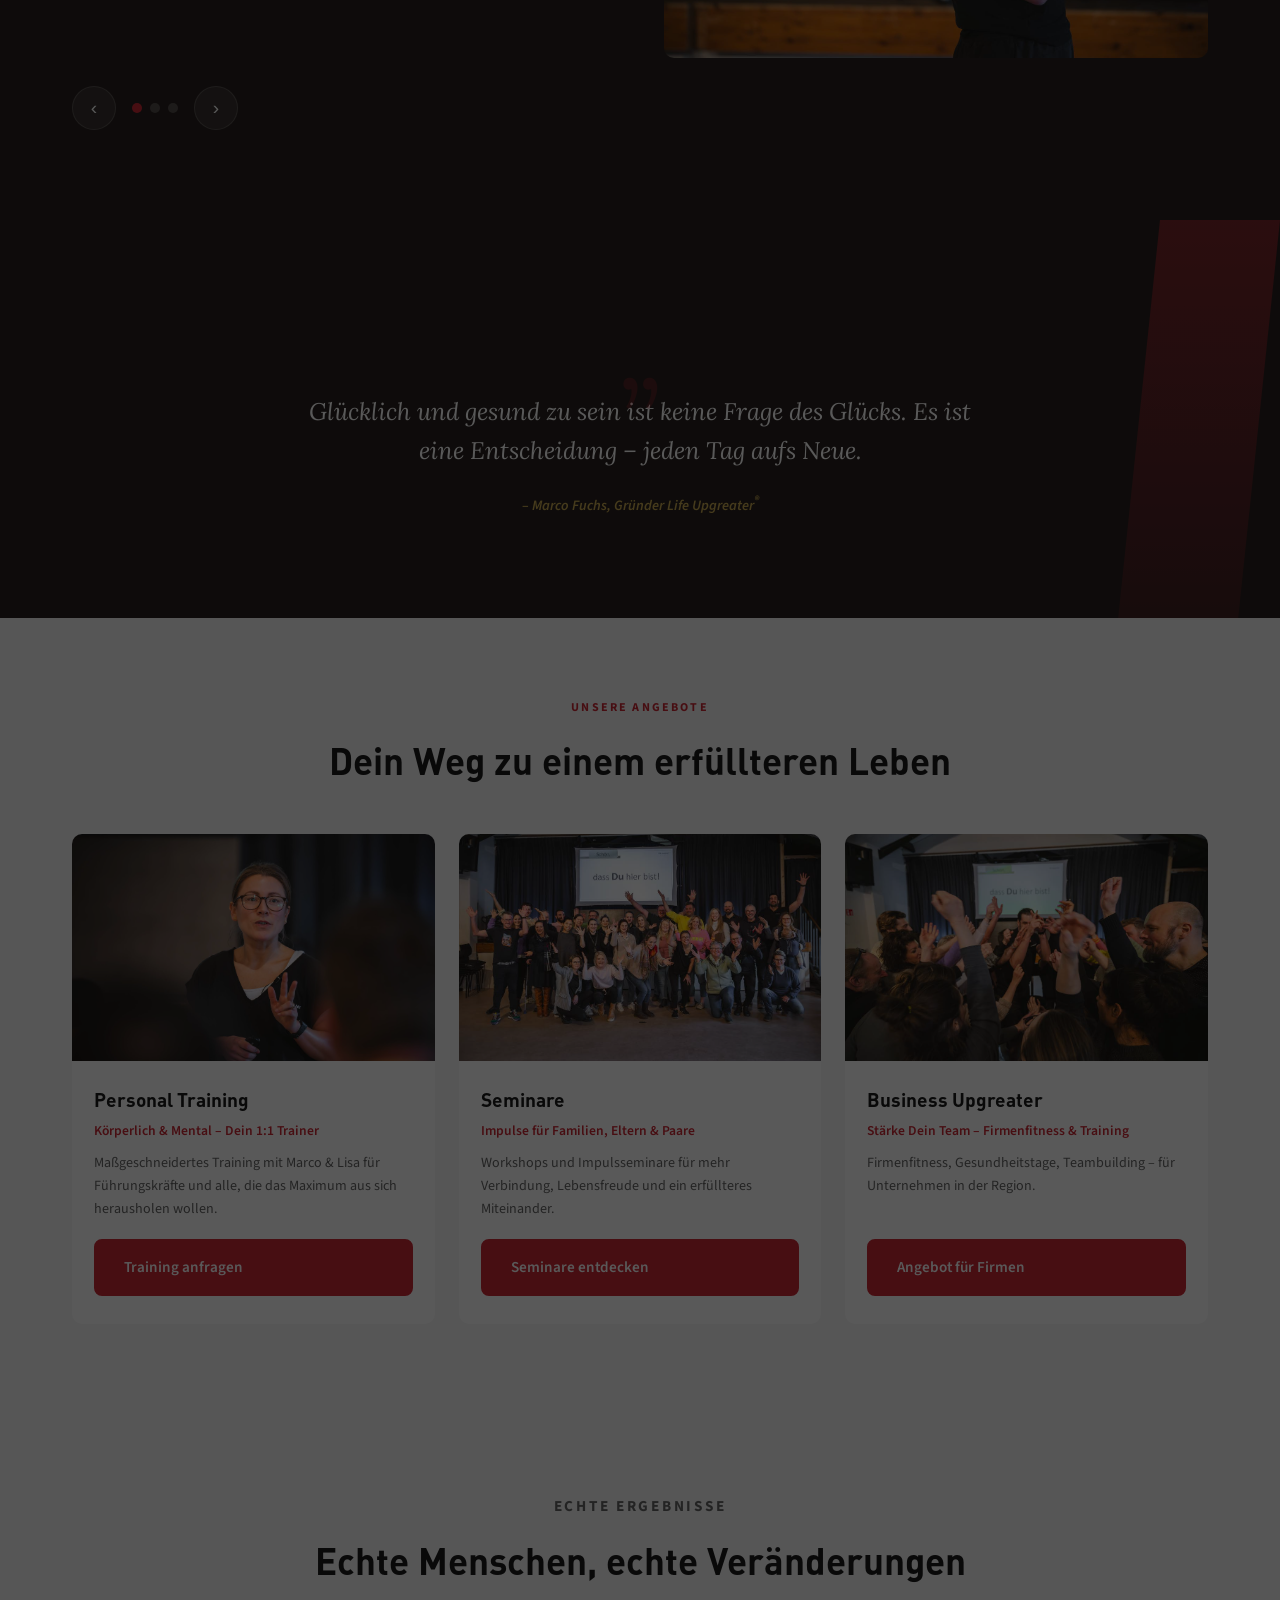
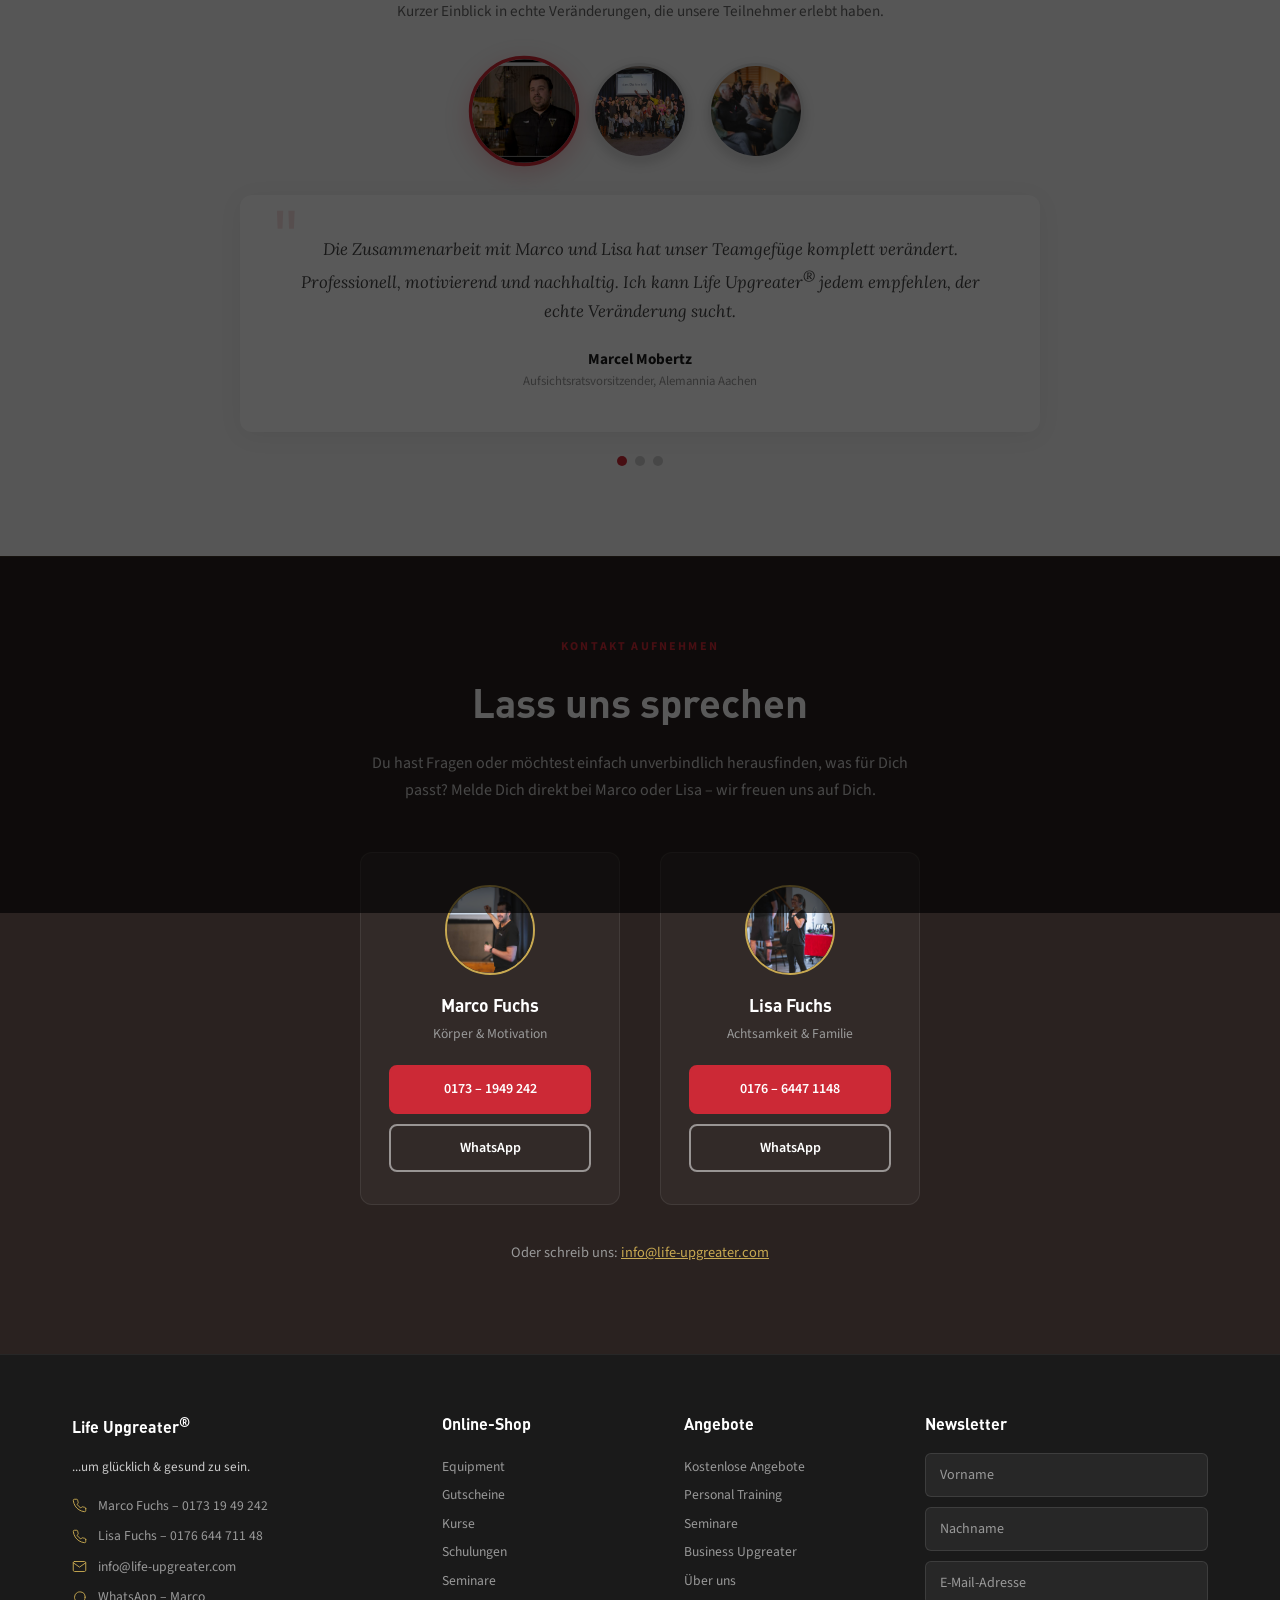
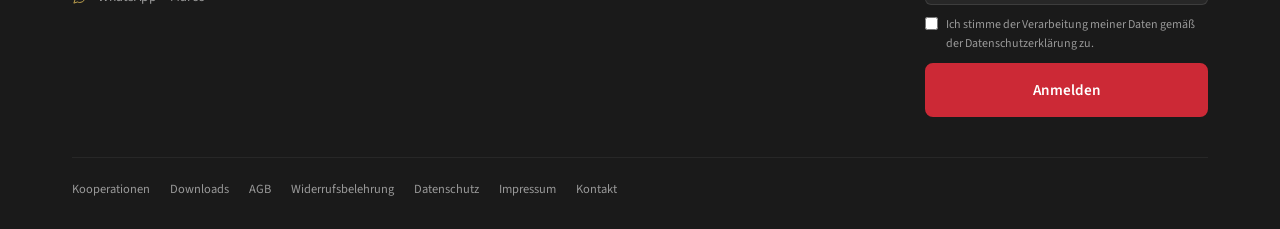
==== commit 2a181452: "Implement Lisa's feedback: simplify nav, restructure homepage, improve contact prominence - Remove s" ====
--- a/site/index.html
+++ b/site/index.html
@@ -154,37 +154,6 @@
     }
     .nav-links .nav-cta:hover { background: var(--red-hover); }
 
-    /* Sub-Nav (4-Spalten Angebotsleiste) */
-    .nav-sub {
-      background: #222;
-      border-bottom: 1px solid rgba(255,255,255,0.06);
-    }
-    .nav-sub-inner {
-      max-width: var(--max-w); margin: 0 auto; padding: 14px 32px;
-      display: grid; grid-template-columns: repeat(4, 1fr); gap: 32px;
-    }
-    .nav-sub-item {
-      display: block; padding: 10px 14px; border-radius: 6px;
-      text-decoration: none; color: inherit; cursor: pointer;
-      transition: background 0.2s, border-color 0.2s;
-      border: 1px solid transparent;
-    }
-    .nav-sub-item:hover {
-      background: rgba(255,255,255,0.06);
-      border-color: rgba(255,255,255,0.1);
-    }
-    .nav-sub-item h4 {
-      font-family: var(--font-display);
-      font-size: 0.9rem; font-weight: 700; margin-bottom: 2px;
-    }
-    .nav-sub-item h4::after {
-      content: ' →'; opacity: 0; transition: opacity 0.2s;
-    }
-    .nav-sub-item:hover h4::after { opacity: 1; }
-    .nav-sub-item p {
-      font-size: 0.78rem; color: var(--text-muted); line-height: 1.4;
-    }
-
     .nav-hamburger {
       display: none; flex-direction: column; gap: 5px;
       background: none; border: none; cursor: pointer; padding: 4px;
@@ -201,7 +170,7 @@
     ═══════════════════════════════════════ */
     .hero {
       position: relative;
-      height: calc(100vh - 64px - 58px - 36px);
+      height: calc(100vh - 64px - 36px);
       display: flex; align-items: center;
       background: var(--bg-dark);
       overflow: hidden;
@@ -851,7 +820,7 @@
 
     /* ── Responsive ── */
     @media (max-width: 960px) {
-      .nav-links, .nav-sub { display: none; }
+      .nav-links { display: none; }
       .nav-hamburger { display: flex; }
       .nav-links.open {
         display: flex; flex-direction: column;
@@ -921,8 +890,8 @@
     }
     body.light { background: #FAFAFA; color: #1A1A1A; }
     body.light .nav { background: #fff; border-bottom-color: rgba(0,0,0,0.08); }
-    body.light .nav-sub { background: #F5F5F5; border-bottom-color: rgba(0,0,0,0.06); }
-    body.light .nav-sub-item:hover { background: rgba(0,0,0,0.04); border-color: rgba(0,0,0,0.08); }
+    body.light { background: #F5F5F5; border-bottom-color: rgba(0,0,0,0.06); }
+    body.light-item:hover { background: rgba(0,0,0,0.04); border-color: rgba(0,0,0,0.08); }
     body.light .nav-links a { color: #555; }
     body.light .nav-links a:hover { color: #1A1A1A; }
     body.light .nav-links .active { color: #1A1A1A; }
@@ -1177,6 +1146,62 @@
       .tour-start-btn { padding: 10px 16px; font-size: 0.8rem; right: 16px; }
       .theme-switcher { right: 16px; }
     }
+
+    /* ═══════════════════════════════════════
+       KONTAKT-SEKTION
+    ═══════════════════════════════════════ */
+    .contact-section {
+      background: var(--bg-dark-warm);
+      padding: 80px 0 90px;
+      border-top: 1px solid rgba(200,169,81,0.12);
+    }
+    .contact-inner { text-align: center; }
+    .contact-inner h2 {
+      font-family: var(--font-display);
+      font-size: clamp(1.7rem, 3.5vw, 2.5rem);
+      font-weight: 700; margin-bottom: 16px;
+    }
+    .contact-intro {
+      color: var(--text-light); font-size: 1rem;
+      max-width: 560px; margin: 0 auto 48px;
+      line-height: 1.7;
+    }
+    .contact-persons {
+      display: flex; justify-content: center;
+      gap: 40px; flex-wrap: wrap; margin-bottom: 36px;
+    }
+    .contact-person {
+      background: rgba(255,255,255,0.04);
+      border: 1px solid rgba(255,255,255,0.08);
+      border-radius: 12px;
+      padding: 32px 28px;
+      width: 260px;
+      transition: border-color 0.2s;
+    }
+    .contact-person:hover { border-color: rgba(200,169,81,0.3); }
+    .contact-photo {
+      width: 90px; height: 90px;
+      border-radius: 50%; overflow: hidden;
+      margin: 0 auto 16px;
+      border: 2px solid var(--gold);
+    }
+    .contact-photo img { width: 100%; height: 100%; object-fit: cover; }
+    .contact-person h3 {
+      font-family: var(--font-display);
+      font-size: 1.1rem; font-weight: 700; margin-bottom: 4px;
+    }
+    .contact-role { color: var(--text-muted); font-size: 0.85rem; margin-bottom: 20px; }
+    .contact-btns { display: flex; flex-direction: column; gap: 10px; }
+    .contact-btns .btn { font-size: 0.88rem; padding: 11px 18px; }
+    .contact-email {
+      color: var(--text-muted); font-size: 0.9rem;
+    }
+    .contact-email a { color: var(--gold); text-decoration: underline; }
+    .contact-email a:hover { color: var(--white); }
+    @media (max-width: 600px) {
+      .contact-persons { gap: 20px; }
+      .contact-person { width: 100%; }
+    }
   </style>
 </head>
 <body>
@@ -1196,32 +1221,11 @@
       <a href="#kostenlos">Kostenlose Angebote</a>
       <a href="#angebote" class="active">Unsere Angebote</a>
       <a href="shop.html">Shop</a>
-      <a href="#" class="nav-cta">Kontakt</a>
+      <a href="#kontakt" class="nav-cta">Kontakt</a>
     </div>
     <button class="nav-hamburger" id="navToggle" aria-label="Menü">
       <span></span><span></span><span></span>
     </button>
-  </div>
-  <!-- Sub-Navigation: 3 Angebots-Spalten wie im Mockup -->
-  <div class="nav-sub">
-    <div class="nav-sub-inner">
-      <a href="#kostenlos" class="nav-sub-item">
-        <h4>Kostenlose Angebote</h4>
-        <p>Sportkurse &amp; Gruppen-Mentaltraining – Dein Einstieg bei Life Upgreater</p>
-      </a>
-      <a href="personal-training.html" class="nav-sub-item">
-        <h4>Personal Training</h4>
-        <p>Körperlich &amp; Mental – Exklusives 1:1 Training mit Marco &amp; Lisa</p>
-      </a>
-      <a href="seminare.html" class="nav-sub-item">
-        <h4>Seminare</h4>
-        <p>Impulsseminare für Familien &amp; Paare</p>
-      </a>
-      <a href="business.html" class="nav-sub-item">
-        <h4>Business Upgreater</h4>
-        <p>Firmenfitness, Gesundheitstage &amp; Teambuilding für Unternehmen</p>
-      </a>
-    </div>
   </div>
 </nav>
 
@@ -1339,59 +1343,18 @@
   </div>
 </section>
 
-<!-- ═══ TERMIN-BANNER (prominent) ═══ -->
-<section class="date-banner">
-  <div class="wrap">
-    <div class="date-banner-inner">
-      <span class="pulse-lg"></span>
-      <div>
-        <h3>HappyMe-HappyFamily – 26. April 2026</h3>
-        <p>Das nächste Impulsseminar für Familien &amp; Paare – Aachen</p>
-      </div>
-      <a href="#" class="btn-white">Jetzt Platz sichern</a>
-    </div>
+
+
+<!-- ═══ 7: ZITAT ═══ -->
+<section class="quote-section">
+  <div class="quote-inner fade-up">
+    <span class="quote-marks">„</span>
+    <blockquote class="quote-text">Glücklich und gesund zu sein ist keine Frage des Glücks. Es ist eine Entscheidung – jeden Tag aufs Neue.</blockquote>
+    <cite class="quote-author">– Marco Fuchs, Gründer Life Upgreater<sup>®</sup></cite>
   </div>
 </section>
 
-<!-- ═══ KOSTENLOSE ANGEBOTE (Funnel-Einstieg) ═══ -->
-<section class="offers" id="kostenlos" style="background: var(--bg-dark); color: var(--white);">
-  <div class="wrap">
-    <div class="offers-head fade-up">
-      <p class="label">Kostenlos für Dich</p>
-      <h2 style="color: var(--white);">Starte kostenlos – lerne uns kennen</h2>
-      <p style="color: var(--text-light); font-size: 0.95rem; margin-top: 10px; max-width: 600px; margin-left: auto; margin-right: auto;">Probiere unsere kostenlosen Angebote aus und erlebe, was Life Upgreater<sup>®</sup> für Dich tun kann.</p>
-    </div>
-    <div class="offers-grid" style="grid-template-columns: repeat(2, 1fr); max-width: 800px; margin: 0 auto;">
-
-      <div class="card fade-up">
-        <div class="card-img">
-          <img src="img/seminare-gruppe.jpg" alt="Kostenlose Sportkurse">
-        </div>
-        <div class="card-body">
-          <h3>Kostenlose Sportkurse</h3>
-          <p class="card-sub">Offene Kurse in Aachen &amp; Online</p>
-          <p class="card-text">Komm vorbei und trainiere mit uns – ohne Verpflichtung. Regelmäßige Kurse für alle Fitnesslevel.</p>
-          <a href="#" class="btn btn-red">Kurse ansehen</a>
-        </div>
-      </div>
-
-      <div class="card fade-up d1">
-        <div class="card-img">
-          <img src="img/about-marco-lisa.jpg" alt="Gruppen-Mentaltraining">
-        </div>
-        <div class="card-body">
-          <h3>Gruppen-Mentaltraining</h3>
-          <p class="card-sub">4× im Jahr – kostenlos &amp; offen für alle</p>
-          <p class="card-text">Mentale Stärke in der Gruppe erleben. Viermal im Jahr bieten wir offene Sessions – für mehr Klarheit und innere Ruhe.</p>
-          <a href="#" class="btn btn-red">Nächsten Termin sehen</a>
-        </div>
-      </div>
-
-    </div>
-  </div>
-</section>
-
-<!-- ═══ 4: ANGEBOTE (Funnel: Seminare → Premium → Personal Training) ═══ -->
+<!-- ═══ 2: ANGEBOTE (Funnel: Seminare → Premium → Personal Training) ═══ -->
 <section class="offers" id="angebote">
   <div class="wrap">
     <div class="offers-head fade-up">
@@ -1440,26 +1403,8 @@
   </div>
 </section>
 
-<!-- ═══ 5: SEMINARE HIGHLIGHT ═══ -->
-<section class="seminars">
-  <div class="wrap">
-    <div class="seminars-grid">
-      <div class="fade-up">
-        <p class="label">Seminare</p>
-        <h2>Impulse für ein erfüllteres Leben</h2>
-        <p class="seminars-sub">Unsere Seminare verbinden körperliches und mentales Training – für Familien, Eltern, Paare und alle, die mehr Verbindung suchen.</p>
-        <div class="seminars-date"><svg style="width:16px;height:16px;stroke:var(--gold);fill:none;stroke-width:1.5;stroke-linecap:round;stroke-linejoin:round;vertical-align:-2px;margin-right:4px" viewBox="0 0 24 24"><rect x="3" y="4" width="18" height="18" rx="2"/><line x1="16" y1="2" x2="16" y2="6"/><line x1="8" y1="2" x2="8" y2="6"/><line x1="3" y1="10" x2="21" y2="10"/></svg>Nächster Termin: HappyMe-HappyFamily am 26. April 2026</div>
-        <p class="seminars-body">Von kompakten Impulsseminaren zu Themen wie Familie, Partnerschaft und Gesundheit bis hin zu intensiven Workshops – finde das Seminar, das Dein Leben bereichert.</p>
-        <a href="seminare.html" class="btn btn-red">Alle Seminare &amp; Termine</a>
-      </div>
-      <div class="seminars-photo fade-up d2">
-        <img src="img/seminar-marco.jpg" alt="Marco Fuchs – Seminar">
-      </div>
-    </div>
-  </div>
-</section>
-
-<!-- ═══ 6: TESTIMONIALS ═══ -->
+
+<!-- ═══ 3: TESTIMONIALS ═══ -->
 <section class="testimonials">
   <div class="wrap">
     <div class="testimonials-head fade-up">
@@ -1511,66 +1456,47 @@
   </div>
 </section>
 
-<!-- ═══ SELFTEST TEASER ═══ -->
-<section class="test-teaser">
+
+
+
+<!-- ═══ 4: KONTAKT ═══ -->
+<section class="contact-section" id="kontakt">
   <div class="wrap">
-    <div class="test-teaser-inner">
-      <div class="test-teaser-text">
-        <span class="badge">KOSTENLOS</span>
-        <p><strong>Finde Deinen Startpunkt</strong> – In nur 2 Minuten weißt Du, wo Du stehst. Starte jetzt einen unserer kostenlosen Selbsttests!</p>
+    <div class="contact-inner fade-up">
+      <p class="label">Kontakt aufnehmen</p>
+      <h2>Lass uns sprechen</h2>
+      <p class="contact-intro">Du hast Fragen oder möchtest einfach unverbindlich herausfinden, was für Dich passt? Melde Dich direkt bei Marco oder Lisa – wir freuen uns auf Dich.</p>
+      <div class="contact-persons">
+        <div class="contact-person fade-up">
+          <div class="contact-photo">
+            <img src="img/hero-marco.jpg" alt="Marco Fuchs">
+          </div>
+          <h3>Marco Fuchs</h3>
+          <p class="contact-role">Körper &amp; Motivation</p>
+          <div class="contact-btns">
+            <a href="tel:017319492424" class="btn btn-red">0173 – 1949 242</a>
+            <a href="https://wa.me/4917319492424" class="btn btn-ghost">WhatsApp</a>
+          </div>
+        </div>
+        <div class="contact-person fade-up d1">
+          <div class="contact-photo">
+            <img src="img/about-marco-lisa.jpg" alt="Lisa Fuchs">
+          </div>
+          <h3>Lisa Fuchs</h3>
+          <p class="contact-role">Achtsamkeit &amp; Familie</p>
+          <div class="contact-btns">
+            <a href="tel:017664471148" class="btn btn-red">0176 – 6447 1148</a>
+            <a href="https://wa.me/4917664471148" class="btn btn-ghost">WhatsApp</a>
+          </div>
+        </div>
       </div>
-      <a href="#selftest" class="btn btn-red">Zum kostenlosen Selbsttest</a>
+      <p class="contact-email">Oder schreib uns: <a href="mailto:info@life-upgreater.com">info@life-upgreater.com</a></p>
     </div>
   </div>
 </section>
 
-<!-- ═══ 7: ZITAT ═══ -->
-<section class="quote-section">
-  <div class="quote-inner fade-up">
-    <span class="quote-marks">„</span>
-    <blockquote class="quote-text">Glücklich und gesund zu sein ist keine Frage des Glücks. Es ist eine Entscheidung – jeden Tag aufs Neue.</blockquote>
-    <cite class="quote-author">– Marco Fuchs, Gründer Life Upgreater<sup>®</sup></cite>
-  </div>
-</section>
-
-<!-- ═══ 8: SELBSTTEST ═══ -->
-<section class="selftest" id="selftest">
-  <div class="wrap">
-    <div class="selftest-head fade-up">
-      <p class="label">Kostenlos für Dich</p>
-      <h2>Finde Deinen Startpunkt</h2>
-      <p>Sind mentale oder körperliche Herausforderungen Dein nächster Schritt? In nur 2 Minuten weißt Du, wo Du stehst.</p>
-    </div>
-    <p class="selftest-intro fade-up">Grundsätzlich unterscheiden wir zwischen mentalem und körperlichem Training. Beides ist unserer Meinung nach wichtig, um glücklich UND gesund zu sein. Starte mit einem unserer kostenlosen Tests und finde heraus, wo Du gerade stehst.</p>
-    <div class="selftest-cta-row fade-up">
-      <a href="#" class="btn btn-red">Zum Testbereich</a>
-    </div>
-    <div class="selftest-grid">
-      <div class="test-card fade-up">
-        <span class="freebee">FREEBEE</span>
-        <div class="test-card-img">
-          <img src="img/business-team.jpg" alt="Glückstest">
-        </div>
-        <div class="test-card-body">
-          <h3>Wie glücklich bin ich?</h3>
-          <a href="#" class="btn btn-red">Starte mit dem Test</a>
-        </div>
-      </div>
-      <div class="test-card fade-up d1">
-        <span class="freebee">FREEBEE</span>
-        <div class="test-card-img">
-          <img src="img/seminar-marco.jpg" alt="Stärkentest">
-        </div>
-        <div class="test-card-body">
-          <h3>Was kann ich?</h3>
-          <a href="#" class="btn btn-red">Starte mit dem Test</a>
-        </div>
-      </div>
-    </div>
-  </div>
-</section>
-
-<!-- ═══ 9: FOOTER ═══ -->
+
+<!-- ═══ 5: FOOTER ═══ -->
 <footer class="footer">
   <div class="wrap">
     <div class="footer-grid">
@@ -1654,7 +1580,7 @@
   /* Nav Toggle + inject sub-nav into mobile menu */
   (function() {
     var navLinks = document.getElementById('navLinks');
-    var subItems = document.querySelectorAll('.nav-sub-item');
+    var subItems = document.querySelectorAll('-item');
     if (subItems.length && !navLinks.querySelector('.mobile-sub-links')) {
       var wrapper = document.createElement('div');
       wrapper.className = 'mobile-sub-links';
@@ -1799,7 +1725,7 @@
 
   var allSteps = [
     { target: '.nav', title: 'Navigation', text: 'Die Hauptnavigation mit direkten Links zu allen Bereichen. Der rote "Kontakt"-Button ist der wichtigste Call-to-Action.', desktopOnly: false },
-    { target: '.nav-sub', title: 'Angebots-Übersicht', text: 'Die Sub-Navigation zeigt auf einen Blick alle vier Angebotsbereiche – von kostenlos bis Premium. Jedes Element verlinkt direkt zur jeweiligen Seite.', desktopOnly: true },
+    { target: '', title: 'Angebots-Übersicht', text: 'Die Sub-Navigation zeigt auf einen Blick alle vier Angebotsbereiche – von kostenlos bis Premium. Jedes Element verlinkt direkt zur jeweiligen Seite.', desktopOnly: true },
     { target: '.hero', title: 'Hero-Bereich', text: 'Der erste Eindruck: Starkes Bild, klare Headline und zwei CTAs. "Finde Dein Angebot" führt zum Angebots-Bereich, "Kostenlos starten" zu den kostenlosen Einstiegsangeboten.', desktopOnly: false },
     { target: '.trust', title: 'Vertrauensleiste', text: 'Social Proof auf einen Blick: Erfahrung seit 2017, über 500 Teilnehmer, 4.9 Google-Bewertung und Standort. Schafft sofort Vertrauen.', desktopOnly: false },
     { target: '#about', title: 'Über uns – Karussell', text: 'Marco und Lisa stellen sich im Wechsel vor. Jede Folie hat einen CTA zur detaillierten Über-uns-Seite. Auto-Rotation alle 6 Sekunden.', desktopOnly: false },
